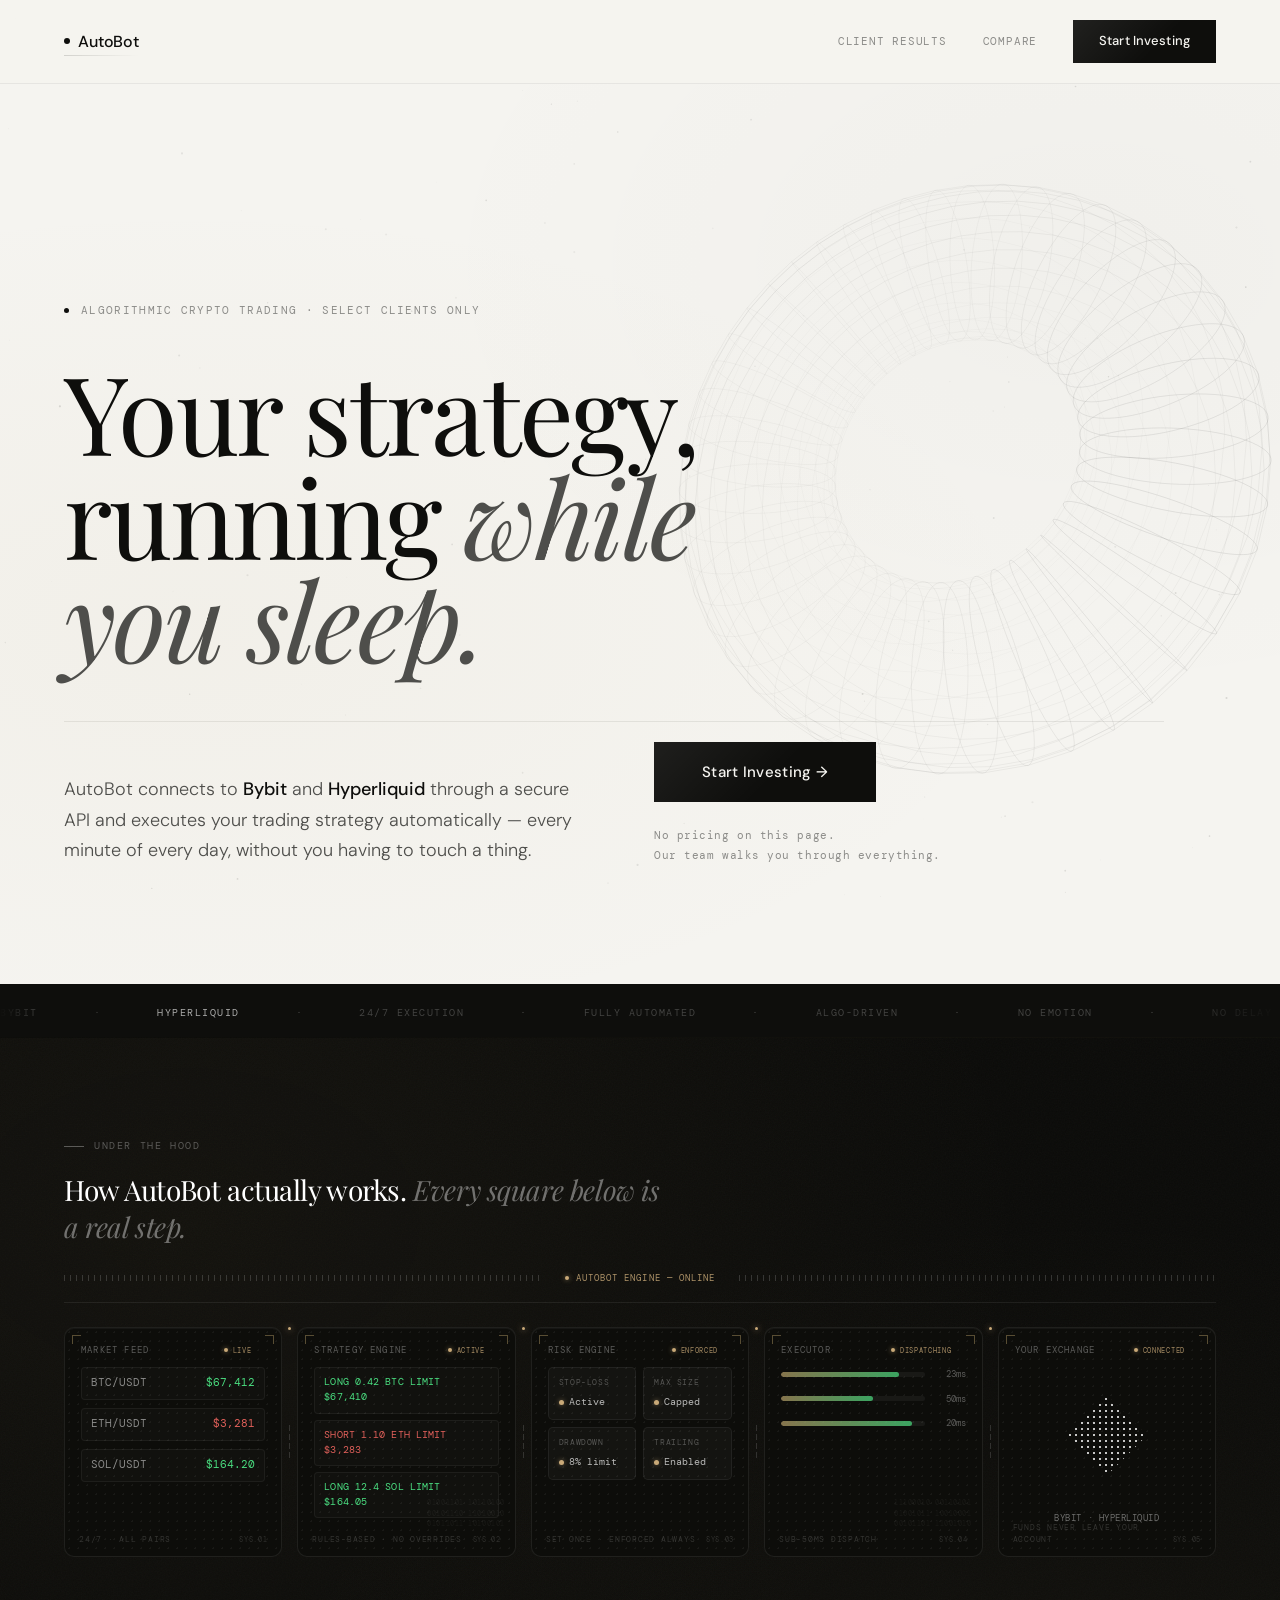
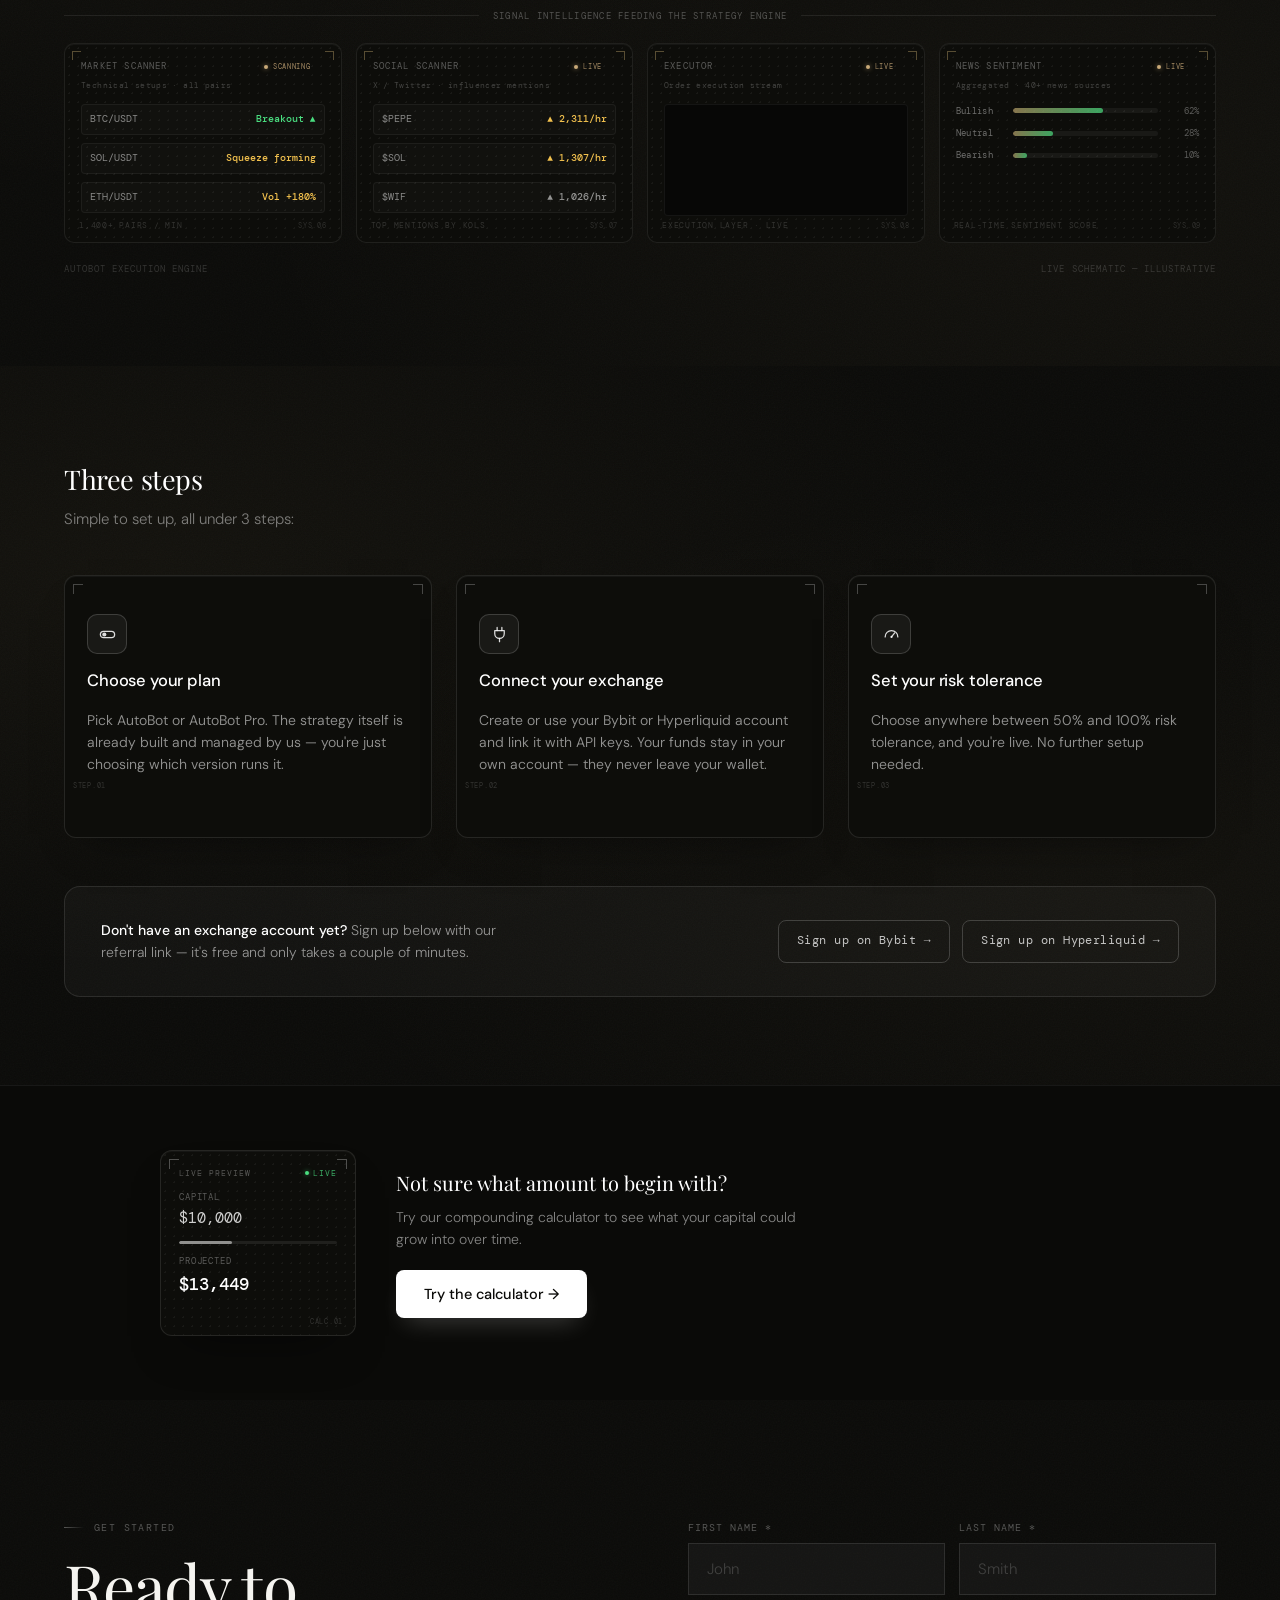
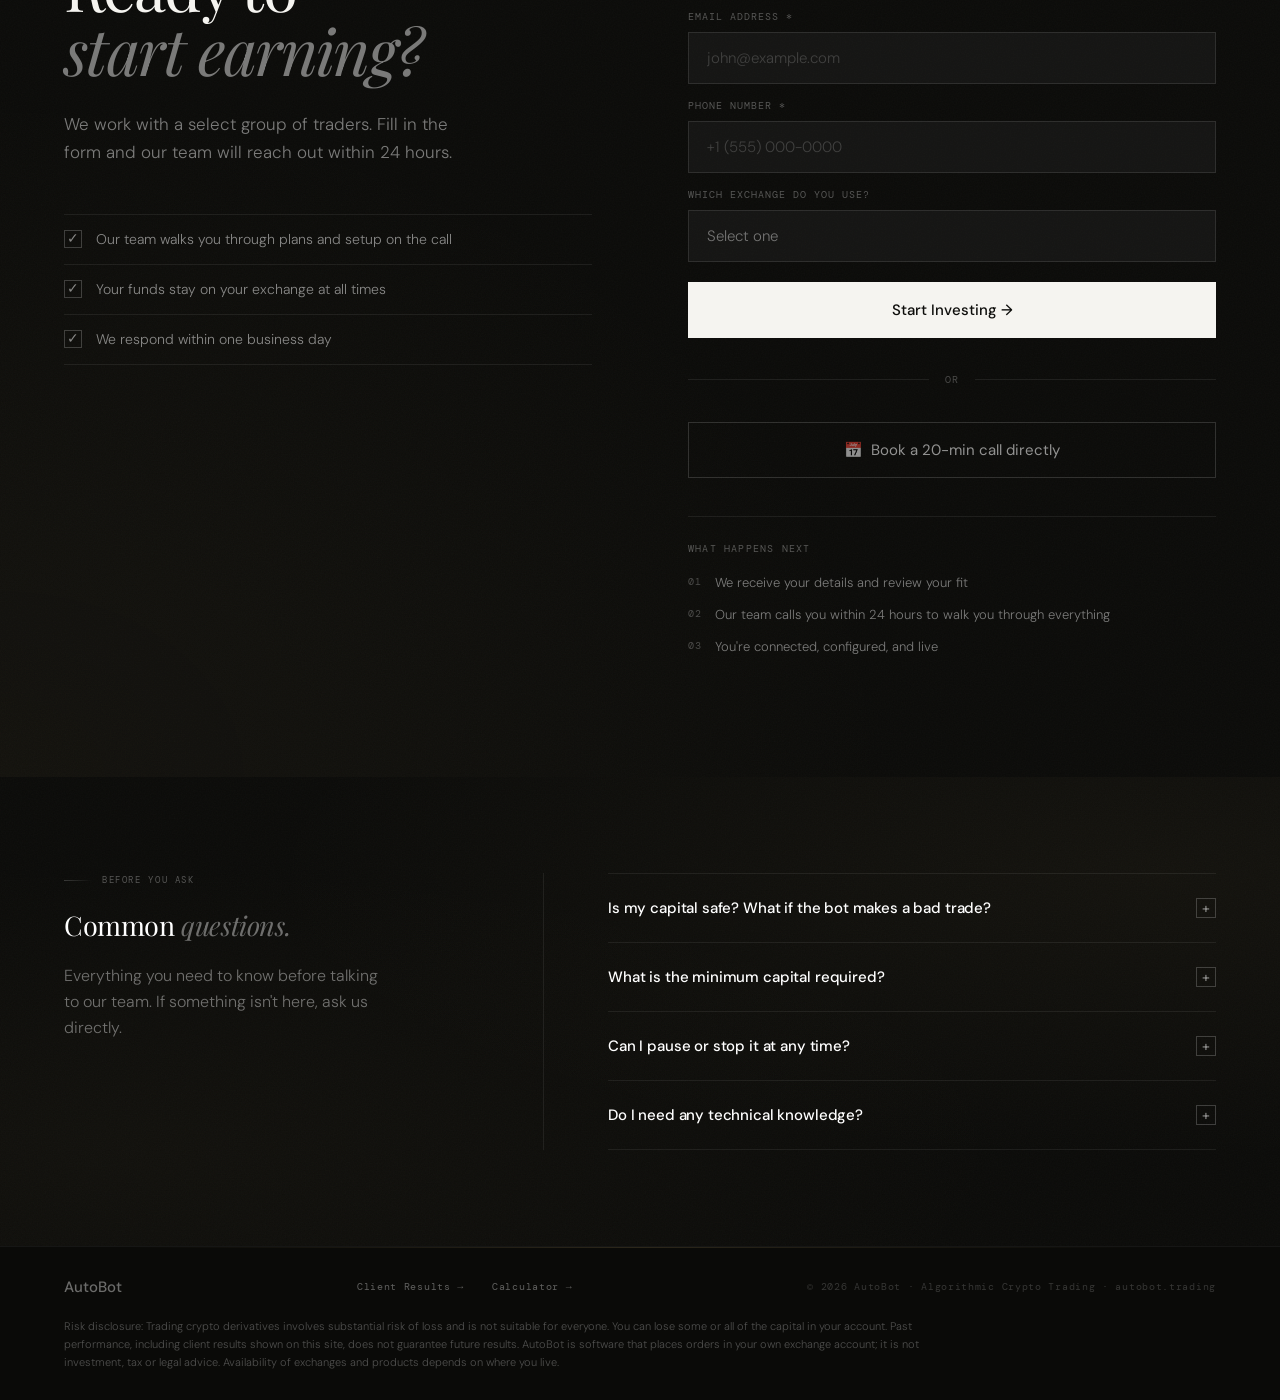
==== index.html @ 1018967f "Wire the Hyperliquid referral link Co-Authored-By: Claude Opus 5.5 <noreply@anthropic.com> Claude-Se" ====
<!DOCTYPE html>
<html lang="en">
<head>
<meta charset="UTF-8">
<meta name="viewport" content="width=device-width, initial-scale=1.0">
<meta name="format-detection" content="telephone=no">
<title>AutoBot — Algorithmic Crypto Trading</title>
<meta name="description" content="AutoBot runs your crypto trading strategy automatically, 24/7, directly inside your own Bybit or Hyperliquid account. Your funds never leave your exchange. Real verified client results, no profit-sharing — just one flat annual fee.">
<meta property="og:type" content="website">
<meta property="og:site_name" content="AutoBot">
<meta property="og:title" content="AutoBot — Algorithmic Crypto Trading">
<meta property="og:description" content="Your strategy, running while you sleep. Fully automated crypto trading that never touches your funds — connects directly to your own exchange account, 24/7.">
<meta property="og:url" content="https://autobot.trading/">
<meta property="og:image" content="https://autobot.trading/og-image.jpg">
<meta property="og:image:width" content="1200">
<meta property="og:image:height" content="630">
<meta name="twitter:card" content="summary_large_image">
<meta name="twitter:title" content="AutoBot — Algorithmic Crypto Trading">
<meta name="twitter:description" content="Your strategy, running while you sleep. Fully automated crypto trading that never touches your funds.">
<meta name="twitter:image" content="https://autobot.trading/og-image.jpg">
<link rel="preconnect" href="https://fonts.googleapis.com">
<link href="https://fonts.googleapis.com/css2?family=Playfair+Display:ital,wght@0,400;0,500;1,400;1,500&family=DM+Sans:wght@300;400;500&family=DM+Mono:wght@300;400&display=swap" rel="stylesheet">
<style>
*,*::before,*::after{box-sizing:border-box;margin:0;padding:0}
:root{
  --black:#0e0e0c;
  --white:#f5f4f0;
  --white-pure:#ffffff;
  --cream:#faf9f6;
  --gray:#8c8c89;
  --gray-mid:#4e4e4b;
  --gray-light:#d4d3ce;
  --border:rgba(14,14,12,0.08);
  --border-strong:rgba(14,14,12,0.16);
  --gold:rgba(180,155,100,0.15);
}
html{scroll-behavior:smooth}
body{
  background:var(--white);
  color:var(--black);
  font-family:'DM Sans',sans-serif;
  font-size:16px;line-height:1.6;overflow-x:hidden;
  /* Subtle warm grain texture */
  background-image:url("data:image/svg+xml,%3Csvg xmlns='http://www.w3.org/2000/svg' width='300' height='300'%3E%3Cfilter id='n'%3E%3CfeTurbulence type='fractalNoise' baseFrequency='0.75' numOctaves='4' stitchTiles='stitch'/%3E%3C/filter%3E%3Crect width='300' height='300' filter='url(%23n)' opacity='0.025'/%3E%3C/svg%3E");
}

/* ── NAV — refined ── */
nav{
  position:fixed;top:0;left:0;right:0;z-index:100;
  display:flex;align-items:center;justify-content:space-between;
  padding:20px 64px;
  background:rgba(245,244,240,0.88);
  backdrop-filter:blur(20px) saturate(1.8);
  -webkit-backdrop-filter:blur(20px) saturate(1.8);
  border-bottom:1px solid rgba(14,14,12,0.06);
}
.nav-logo{
  font-family:'DM Sans',sans-serif;font-weight:500;font-size:16px;
  letter-spacing:-0.01em;color:var(--black);text-decoration:none;
  display:flex;align-items:center;gap:8px;
}
.nav-logo::before{
  content:'';display:block;width:6px;height:6px;
  border-radius:50%;background:var(--black);flex-shrink:0;
}
.nav-right{display:flex;align-items:center;gap:36px}
.nav-link{
  font-family:'DM Mono',monospace;font-size:11px;letter-spacing:0.07em;
  text-transform:uppercase;color:var(--gray);text-decoration:none;
  transition:color 0.2s;
}
.nav-link:hover{color:var(--black)}
.nav-cta{
  background:var(--black);color:var(--white);border:none;
  padding:11px 26px;
  font-family:'DM Sans',sans-serif;font-size:13px;font-weight:500;
  cursor:pointer;text-decoration:none;display:inline-block;
  letter-spacing:0.01em;
  position:relative;overflow:hidden;
  transition:background 0.3s;
}
.nav-cta::after{
  content:'';position:absolute;inset:0;
  background:linear-gradient(135deg,rgba(255,255,255,0.08) 0%,transparent 60%);
  pointer-events:none;
}
.nav-cta:hover{background:#1a1a18;}
.hero{
  min-height:100vh;padding:0 64px;
  display:flex;flex-direction:column;justify-content:center;
  padding-top:100px;position:relative;overflow:hidden;
  background:var(--white);
}
/* large decorative element — orbital ring canvas */
.hero-content{max-width:1100px;position:relative;z-index:2}
.hero-eyebrow{
  display:flex;align-items:center;gap:12px;
  font-family:'DM Mono',monospace;font-size:11px;
  letter-spacing:0.12em;text-transform:uppercase;color:var(--gray);
  margin-bottom:40px;
}
.eyebrow-dot{width:5px;height:5px;border-radius:50%;background:var(--black)}
.hero h1{
  font-family:'Playfair Display',serif;
  font-size:clamp(60px,8.5vw,120px);font-weight:400;
  line-height:0.95;letter-spacing:-0.025em;
  color:var(--black);margin-bottom:52px;
}
.hero h1 em{font-style:italic;color:var(--gray-mid)}
.hero-row{
  display:grid;grid-template-columns:1fr 1fr;gap:80px;
  align-items:end;padding-top:20px;
  border-top:1px solid var(--border);
}
.hero-sub{font-size:18px;color:var(--gray-mid);line-height:1.7;font-weight:300}
.hero-sub strong{color:var(--black);font-weight:500}
.hero-right{display:flex;flex-direction:column;gap:24px;align-items:flex-start}
.btn-primary{
  background:var(--black);color:var(--white);border:none;
  padding:18px 48px;
  font-family:'DM Sans',sans-serif;font-size:15px;font-weight:500;
  cursor:pointer;text-decoration:none;display:inline-block;
  letter-spacing:0.02em;
  position:relative;overflow:hidden;
  transition:background 0.3s;
}
.btn-primary::after{
  content:'';position:absolute;inset:0;
  background:linear-gradient(135deg,rgba(255,255,255,0.07) 0%,transparent 55%);
  pointer-events:none;
}
.btn-primary:hover{background:#1a1a18;}
.hero-reassure{font-family:'DM Mono',monospace;font-size:11px;color:var(--gray);letter-spacing:0.05em;line-height:1.8}
.ticker-tape{
  background:var(--black);overflow:hidden;padding:14px 0;white-space:nowrap;
  position:relative;
}
.ticker-tape::before,.ticker-tape::after{
  content:'';position:absolute;top:0;width:120px;height:100%;z-index:2;pointer-events:none;
}
.ticker-tape::before{left:0;background:linear-gradient(to right,var(--black),transparent)}
.ticker-tape::after{right:0;background:linear-gradient(to left,var(--black),transparent)}
.ticker-inner{display:inline-flex;gap:56px;animation:tape 38s linear infinite}
.ticker-inner span{font-family:'DM Mono',monospace;font-size:10px;letter-spacing:0.15em;text-transform:uppercase;color:rgba(255,255,255,0.22)}
.ticker-inner .hi{color:rgba(255,255,255,0.65)}
@keyframes tape{from{transform:translateX(0)}to{transform:translateX(-50%)}}
.mono-label{font-family:'DM Mono',monospace;font-size:9px;letter-spacing:0.18em;text-transform:uppercase;color:rgba(255,255,255,0.3);display:flex;align-items:center;gap:10px;margin-bottom:20px}
.mono-label::before{content:'';display:block;width:24px;height:1px;background:rgba(255,255,255,0.3);opacity:0.6}
.section-h2{font-family:'Playfair Display',serif;font-size:clamp(21px,2.2vw,27px);font-weight:400;letter-spacing:-0.015em;line-height:1.3;color:#fff}
.how{
  border-top:1px solid rgba(255,255,255,0.07);
  background:#0a0a08;
  background-image:
    radial-gradient(ellipse at 10% 30%, rgba(180,155,100,0.05) 0%, transparent 55%),
    radial-gradient(ellipse at 90% 70%, rgba(180,155,100,0.04) 0%, transparent 55%),
    url("data:image/svg+xml,%3Csvg xmlns='http://www.w3.org/2000/svg' width='300' height='300'%3E%3Cfilter id='n'%3E%3CfeTurbulence type='fractalNoise' baseFrequency='0.75' numOctaves='4' stitchTiles='stitch'/%3E%3C/filter%3E%3Crect width='300' height='300' filter='url(%23n)' opacity='0.03'/%3E%3C/svg%3E");
  position:relative;z-index:2;
  padding:96px 64px 88px;
}
@keyframes blink{0%,100%{opacity:1}50%{opacity:0.25}}
.how-intro{max-width:640px;margin-bottom:44px;}
.how-intro .section-h2{margin-bottom:10px;}
.how-steps-intro{font-size:15px;color:rgba(255,255,255,0.45);font-weight:300;margin-bottom:4px;}
.steps{display:grid;grid-template-columns:repeat(3,1fr);gap:24px;}
.step{
  position:relative;overflow:hidden;
  display:flex;flex-direction:column;align-items:flex-start;gap:14px;
  padding:24px 22px 36px;
  background:#0d0d0a;
  border:1px solid rgba(255,255,255,0.1);
  border-radius:12px;
  box-shadow:inset 0 1px 0 rgba(255,255,255,0.04), 0 20px 40px -24px rgba(0,0,0,0.5);
  transition:border-color 0.25s ease,transform 0.25s ease;
}
.step:hover{border-color:rgba(255,255,255,0.26);transform:translateY(-3px);}
.step::before,.step::after{content:'';position:absolute;width:10px;height:10px;z-index:2;pointer-events:none;}
.step::before{top:8px;left:8px;border-top:1px solid rgba(255,255,255,0.24);border-left:1px solid rgba(255,255,255,0.24);}
.step::after{top:8px;right:8px;border-top:1px solid rgba(255,255,255,0.24);border-right:1px solid rgba(255,255,255,0.24);}
.step-dots{position:absolute;inset:0;background-image:radial-gradient(rgba(255,255,255,0.045) 1px, transparent 1px);background-size:9px 9px;pointer-events:none;}
.step-icon{position:relative;z-index:1;width:40px;height:40px;border-radius:10px;background:rgba(255,255,255,0.05);border:1px solid rgba(255,255,255,0.16);display:flex;align-items:center;justify-content:center;flex-shrink:0;color:rgba(255,255,255,0.85);}
.step-icon svg{width:19px;height:19px;}
.step h3{position:relative;z-index:1;font-size:16.5px;font-weight:500;letter-spacing:-0.01em;color:#fff}
.step p{position:relative;z-index:1;font-size:14px;color:rgba(255,255,255,0.55);line-height:1.6;font-weight:350}
.step-node-id{position:absolute;bottom:10px;right:14px;font-family:'DM Mono',monospace;font-size:7px;letter-spacing:0.1em;color:rgba(255,255,255,0.16);z-index:1;}
.how-signup{
  margin-top:48px;padding:32px 36px;border-radius:16px;
  background:rgba(255,255,255,0.03);
  border:1px solid rgba(255,255,255,0.1);
  display:flex;align-items:center;justify-content:space-between;gap:24px;flex-wrap:wrap;
}
.how-signup-text{font-size:14px;color:rgba(255,255,255,0.55);font-weight:300;line-height:1.6;max-width:440px;}
.how-signup-text b{color:#fff;font-weight:500;}
.how-signup-links{display:flex;gap:12px;flex-wrap:wrap;}
.how-signup-link{
  font-family:'DM Mono',monospace;font-size:11.5px;letter-spacing:0.04em;
  background:transparent;border:1px solid rgba(255,255,255,0.18);color:rgba(255,255,255,0.75);
  padding:11px 18px;border-radius:8px;text-decoration:none;white-space:nowrap;
  transition:all 0.2s;display:inline-block;
}
.how-signup-link:hover{background:rgba(255,255,255,0.08);border-color:rgba(255,255,255,0.4);color:#fff;}
.faq{
  border-top:1px solid rgba(255,255,255,0.07);
  padding:96px 64px;
  display:grid;grid-template-columns:5fr 7fr;
  background:#0a0a08;
  background-image:
    radial-gradient(ellipse at 90% 20%, rgba(180,155,100,0.05) 0%, transparent 55%),
    radial-gradient(ellipse at 10% 80%, rgba(180,155,100,0.04) 0%, transparent 55%),
    url("data:image/svg+xml,%3Csvg xmlns='http://www.w3.org/2000/svg' width='300' height='300'%3E%3Cfilter id='n'%3E%3CfeTurbulence type='fractalNoise' baseFrequency='0.75' numOctaves='4' stitchTiles='stitch'/%3E%3C/filter%3E%3Crect width='300' height='300' filter='url(%23n)' opacity='0.03'/%3E%3C/svg%3E");
  position:relative;z-index:2;
}
.faq-left{padding-right:64px;border-right:1px solid rgba(255,255,255,0.07)}
.faq-left h2{margin-top:14px}
.faq-left p{font-size:16px;color:rgba(255,255,255,0.4);line-height:1.65;margin-top:20px;font-weight:300;max-width:320px}
.faq-right{padding-left:64px}
.faq-item{border-bottom:1px solid rgba(255,255,255,0.07);overflow:hidden}
.faq-item:first-child{border-top:1px solid rgba(255,255,255,0.07)}
.faq-q{display:flex;align-items:center;justify-content:space-between;padding:22px 0;cursor:pointer;gap:20px;font-size:15px;font-weight:500;letter-spacing:-0.01em;color:#fff;transition:color 0.2s;user-select:none}
.faq-q:hover{color:rgba(255,255,255,0.6)}
.faq-icon{width:20px;height:20px;flex-shrink:0;border:1px solid rgba(255,255,255,0.2);display:flex;align-items:center;justify-content:center;font-size:14px;color:rgba(255,255,255,0.5);transition:transform 0.3s cubic-bezier(0.22,1,0.36,1)}
.faq-item.open .faq-icon{transform:rotate(45deg)}
.faq-a{font-size:14px;color:rgba(255,255,255,0.45);line-height:1.7;font-weight:300;max-height:0;overflow:hidden;transition:max-height 0.4s cubic-bezier(0.22,1,0.36,1),padding 0.3s}
.faq-item.open .faq-a{max-height:220px;padding-bottom:22px}
.contact{
  border-top:none;
  background:#0a0a08;
  background-image:
    radial-gradient(ellipse at 0% 100%,rgba(180,155,100,0.05) 0%,transparent 50%),
    url("data:image/svg+xml,%3Csvg xmlns='http://www.w3.org/2000/svg' width='300' height='300'%3E%3Cfilter id='n'%3E%3CfeTurbulence type='fractalNoise' baseFrequency='0.75' numOctaves='4' stitchTiles='stitch'/%3E%3C/filter%3E%3Crect width='300' height='300' filter='url(%23n)' opacity='0.03'/%3E%3C/svg%3E");
  padding:120px 64px;
  display:grid;grid-template-columns:1fr 1fr;gap:96px;align-items:start;
}
.contact-left{display:flex;flex-direction:column}
.contact-label{font-family:'DM Mono',monospace;font-size:10px;letter-spacing:0.14em;text-transform:uppercase;color:rgba(255,255,255,0.3);display:flex;align-items:center;gap:10px;margin-bottom:18px}
.contact-label::before{content:'';display:block;width:20px;height:1px;background:rgba(255,255,255,0.3)}
.contact h2{font-family:'Playfair Display',serif;font-size:clamp(40px,5vw,72px);font-weight:400;letter-spacing:-0.025em;line-height:1.0;color:var(--white);margin-bottom:28px}
.contact h2 em{font-style:italic;color:rgba(255,255,255,0.45)}
.contact-sub{font-size:17px;color:rgba(255,255,255,0.45);line-height:1.65;max-width:400px;margin-bottom:48px;font-weight:300}
.contact-guarantees{display:flex;flex-direction:column}
.guarantee-item{padding:14px 0;border-top:1px solid rgba(255,255,255,0.07);display:flex;align-items:flex-start;gap:14px}
.guarantee-item:last-child{border-bottom:1px solid rgba(255,255,255,0.07)}
.g-check{width:18px;height:18px;border:1px solid rgba(255,255,255,0.2);display:flex;align-items:center;justify-content:center;flex-shrink:0;margin-top:1px;font-size:10px;color:rgba(255,255,255,0.5)}
.guarantee-item span{font-size:14px;color:rgba(255,255,255,0.5);line-height:1.5;font-weight:300}
.contact-form{display:flex;flex-direction:column;gap:14px}
.field-group{display:grid;grid-template-columns:1fr 1fr;gap:14px}
.form-field{display:flex;flex-direction:column;gap:7px}
.form-field label{font-family:'DM Mono',monospace;font-size:10px;letter-spacing:0.1em;text-transform:uppercase;color:rgba(255,255,255,0.3)}
.form-field input,.form-field select,.form-field textarea{background:rgba(255,255,255,0.04);border:1px solid rgba(255,255,255,0.1);color:var(--white);padding:15px 18px;font-family:'DM Sans',sans-serif;font-size:15px;font-weight:300;outline:none;transition:border-color 0.2s;-webkit-appearance:none;appearance:none;border-radius:0}
.form-field input::placeholder,.form-field textarea::placeholder{color:rgba(255,255,255,0.18)}
.form-field input:focus,.form-field select:focus,.form-field textarea:focus{border-color:rgba(255,255,255,0.35)}
.form-field select{cursor:pointer;color:rgba(255,255,255,0.4)}
.form-field select option{background:#181816;color:rgba(255,255,255,0.85)}
.form-field textarea{resize:none;height:110px}
.form-submit{background:var(--white);color:var(--black);border:none;padding:18px 40px;font-family:'DM Sans',sans-serif;font-size:15px;font-weight:500;cursor:pointer;transition:opacity 0.2s;width:100%;margin-top:6px}
.form-submit:hover{opacity:0.82}
.contact-or{display:flex;align-items:center;gap:16px;margin:20px 0}
.contact-or-line{flex:1;height:1px;background:rgba(255,255,255,0.08)}
.contact-or-text{font-family:'DM Mono',monospace;font-size:10px;letter-spacing:0.1em;text-transform:uppercase;color:rgba(255,255,255,0.25)}
.btn-calendar{width:100%;padding:17px 40px;background:transparent;border:1px solid rgba(255,255,255,0.15);color:rgba(255,255,255,0.55);font-family:'DM Sans',sans-serif;font-size:15px;font-weight:400;cursor:pointer;transition:all 0.2s;display:flex;align-items:center;justify-content:center;gap:10px}
.btn-calendar:hover{border-color:rgba(255,255,255,0.4);color:rgba(255,255,255,0.85)}
.form-note{font-family:'DM Mono',monospace;font-size:10px;color:rgba(255,255,255,0.2);letter-spacing:0.05em;text-align:center}
footer{background:#0a0a08;border-top:1px solid rgba(255,255,255,0.05);padding:28px 64px;display:flex;align-items:center;justify-content:space-between}
.footer-logo{font-family:'DM Sans',sans-serif;font-weight:500;font-size:15px;color:rgba(255,255,255,0.4)}
.footer-copy{font-family:'DM Mono',monospace;font-size:10px;letter-spacing:0.07em;color:rgba(255,255,255,0.18)}
.footer-link{font-family:'DM Mono',monospace;font-size:10px;letter-spacing:0.07em;color:rgba(255,255,255,0.35);text-decoration:none;transition:color 0.2s}
.footer-link:hover{color:rgba(255,255,255,0.7)}
footer{flex-wrap:wrap}
.footer-risk{flex-basis:100%;margin:18px 0 0;max-width:880px;font-family:'DM Sans',sans-serif;font-size:11px;line-height:1.65;font-weight:300;color:rgba(255,255,255,0.28)}
.ticker-tape,.how,.engine,.faq,.contact,footer,nav{position:relative;z-index:3}
/* ── ENGINE SCHEMATIC (circuit-style, dark) ── */
.engine{
  border-top:1px solid var(--border);
  background:#0a0a08;
  background-image:
    radial-gradient(ellipse at 15% 20%, rgba(180,155,100,0.05) 0%, transparent 55%),
    radial-gradient(ellipse at 85% 80%, rgba(180,155,100,0.04) 0%, transparent 55%),
    url("data:image/svg+xml,%3Csvg xmlns='http://www.w3.org/2000/svg' width='300' height='300'%3E%3Cfilter id='n'%3E%3CfeTurbulence type='fractalNoise' baseFrequency='0.75' numOctaves='4' stitchTiles='stitch'/%3E%3C/filter%3E%3Crect width='300' height='300' filter='url(%23n)' opacity='0.03'/%3E%3C/svg%3E");
  padding:100px 64px 90px;
  position:relative;z-index:2;
}
.engine-eyebrow{font-family:'DM Mono',monospace;font-size:10px;letter-spacing:.16em;text-transform:uppercase;color:rgba(255,255,255,.3);display:flex;align-items:center;gap:10px;margin-bottom:18px;}
.engine-eyebrow::before{content:'';display:block;width:20px;height:1px;background:rgba(255,255,255,.3);}
.engine-title{font-family:'Playfair Display',serif;font-size:clamp(21px,2.2vw,28px);font-weight:400;letter-spacing:-0.015em;line-height:1.3;color:#fff;max-width:600px;margin-bottom:26px;}
.engine-title em{font-style:italic;color:rgba(255,255,255,.4);}
.engine-cursor{display:none;}

/* Top trace bar — system status readout */
.engine-tracebar{display:flex;align-items:center;justify-content:space-between;gap:24px;padding-bottom:16px;margin-bottom:24px;border-bottom:1px solid rgba(255,255,255,.07);}
.engine-tracebar-ticks{flex:1;height:6px;background-image:repeating-linear-gradient(to right,rgba(255,255,255,.16) 0,rgba(255,255,255,.16) 1px,transparent 1px,transparent 6px);}
.engine-tracebar-status{display:flex;align-items:center;gap:7px;font-family:'DM Mono',monospace;font-size:9px;letter-spacing:.12em;text-transform:uppercase;color:rgba(201,169,120,.85);white-space:nowrap;}

.engine-row{display:grid;grid-template-columns:1fr auto 1fr auto 1fr auto 1fr auto 1fr;align-items:stretch;}
.engine-panel{
  background:#0d0d0a;border:1px solid rgba(255,255,255,.08);border-radius:10px;
  padding:16px 16px 30px;position:relative;overflow:hidden;
  display:flex;flex-direction:column;gap:8px;min-height:230px;
  box-shadow:inset 0 1px 0 rgba(255,255,255,.04);
  transition:border-color 0.3s;
  animation:enginePulse 8s ease-in-out infinite;
  animation-delay:var(--pd,0s);
}
.engine-panel:hover{border-color:rgba(180,155,100,.3);}
/* Sequential "system alive" light-up sweep across panels */
@keyframes enginePulse{
  0%,82%,100%{border-color:rgba(255,255,255,.08);box-shadow:inset 0 1px 0 rgba(255,255,255,.04);}
  4%{border-color:rgba(180,155,100,.55);box-shadow:inset 0 1px 0 rgba(255,255,255,.06),0 0 22px rgba(180,155,100,.2);}
  14%{border-color:rgba(255,255,255,.08);box-shadow:inset 0 1px 0 rgba(255,255,255,.04);}
}
.engine-panel:hover{animation-play-state:paused;}
/* HUD corner brackets */
.engine-panel::before,.engine-panel::after{content:'';position:absolute;width:9px;height:9px;z-index:2;pointer-events:none;}
.engine-panel::before{top:7px;left:7px;border-top:1px solid rgba(180,155,100,.45);border-left:1px solid rgba(180,155,100,.45);}
.engine-panel::after{top:7px;right:7px;border-top:1px solid rgba(180,155,100,.45);border-right:1px solid rgba(180,155,100,.45);}
.engine-node-id{position:absolute;bottom:10px;right:14px;font-family:'DM Mono',monospace;font-size:7px;letter-spacing:.1em;color:rgba(255,255,255,.14);z-index:1;}
.engine-panel-dots{
  position:absolute;inset:0;
  background-image:radial-gradient(rgba(255,255,255,.05) 1px, transparent 1px);
  background-size:9px 9px;
  pointer-events:none;
  overflow:hidden;
}
/* Scanline sweep */
.engine-panel-dots::after{
  content:'';position:absolute;left:0;right:0;height:50%;top:-50%;
  background:linear-gradient(to bottom,transparent,rgba(255,255,255,.05),transparent);
  animation:engineScan 6s linear infinite;
}
@keyframes engineScan{0%{top:-50%;}100%{top:100%;}}
.engine-panel-label{font-family:'DM Mono',monospace;font-size:8.5px;letter-spacing:.14em;text-transform:uppercase;color:rgba(255,255,255,.32);position:relative;z-index:1;margin-bottom:2px;display:flex;align-items:center;justify-content:space-between;padding-right:14px;}
.engine-status{display:flex;align-items:center;gap:5px;font-size:7px;letter-spacing:.1em;color:rgba(201,169,120,.8);}
.engine-status-dot{width:4px;height:4px;border-radius:50%;background:#c9a978;box-shadow:0 0 5px rgba(201,169,120,.7);animation:blink 2s ease-in-out infinite;flex-shrink:0;}
.engine-panel-cap{position:absolute;bottom:10px;left:14px;right:40px;font-family:'DM Mono',monospace;font-size:7.5px;letter-spacing:.1em;text-transform:uppercase;color:rgba(255,255,255,.16);z-index:1;}
.engine-binary{position:absolute;bottom:26px;right:10px;left:10px;font-family:'DM Mono',monospace;font-size:7px;letter-spacing:.08em;color:rgba(255,255,255,.05);line-height:1.5;text-align:right;z-index:0;pointer-events:none;white-space:pre-wrap;word-break:break-all;}

.engine-connector{display:flex;flex-direction:column;justify-content:center;align-items:center;gap:3px;padding:0 7px;position:relative;}
.engine-tick{width:1px;height:6px;background:rgba(255,255,255,.14);}
.engine-connector-dot{position:absolute;left:50%;top:0;width:3px;height:3px;margin-left:-1.5px;border-radius:50%;background:#c9a978;box-shadow:0 0 6px rgba(201,169,120,.9);animation:engineFlow 2.4s ease-in-out infinite;}
@keyframes engineFlow{0%{top:0%;opacity:0;}10%{opacity:1;}90%{opacity:1;}100%{top:100%;opacity:0;}}

.ef-row{display:flex;justify-content:space-between;align-items:center;gap:8px;font-family:'DM Mono',monospace;font-size:10.5px;padding:7px 9px;background:rgba(255,255,255,.02);border:1px solid rgba(255,255,255,.05);border-radius:4px;position:relative;z-index:1;}
.ef-pair{color:rgba(255,255,255,.5);}
.ef-price{color:rgba(255,255,255,.8);transition:color 0.3s;}
.ef-price.up{color:#4ade80;}
.ef-price.down{color:#e0605a;}

.eo-row{font-family:'DM Mono',monospace;font-size:9.5px;padding:7px 9px;border-radius:4px;position:relative;z-index:1;background:rgba(255,255,255,.02);border:1px solid rgba(255,255,255,.05);letter-spacing:0.01em;}
.eo-row.buy{color:#4ade80;}
.eo-row.sell{color:#e0605a;}

.er-grid{display:grid;grid-template-columns:1fr 1fr;gap:7px;position:relative;z-index:1;}
.er-chip{background:rgba(255,255,255,.03);border:1px solid rgba(255,255,255,.06);border-radius:5px;padding:9px 10px;display:flex;flex-direction:column;gap:5px;}
.er-chip-label{font-family:'DM Mono',monospace;font-size:7.5px;letter-spacing:.08em;text-transform:uppercase;color:rgba(255,255,255,.28);}
.er-chip-val{font-family:'DM Mono',monospace;font-size:10px;color:rgba(255,255,255,.7);display:flex;align-items:center;gap:5px;}
.er-dot{width:5px;height:5px;border-radius:50%;background:#c9a978;box-shadow:0 0 5px rgba(201,169,120,.55);flex-shrink:0;animation:blink 2.4s ease-in-out infinite;}

.ex-bar-row{display:flex;align-items:center;gap:9px;position:relative;z-index:1;}
.ex-bar{flex:1;height:5px;background:rgba(255,255,255,.05);border-radius:3px;overflow:hidden;}
.ex-bar-fill{height:100%;background:linear-gradient(90deg,rgba(180,155,100,.7),rgba(74,222,128,.7));border-radius:3px;}
.ex-ms{font-family:'DM Mono',monospace;font-size:9px;color:rgba(255,255,255,.32);min-width:32px;text-align:right;}

.engine-mark-wrap{flex:1;display:flex;align-items:center;justify-content:center;position:relative;z-index:1;padding:6px 0;}
.engine-mark{
  width:80px;height:80px;
  background-image:radial-gradient(rgba(255,255,255,.9) 1.4px, transparent 1.4px);
  background-size:6px 6px;
  clip-path:polygon(50% 0%,100% 50%,50% 100%,0% 50%);
  opacity:.85;
}
.engine-exch-list{font-family:'DM Mono',monospace;font-size:8.5px;letter-spacing:.06em;color:rgba(255,255,255,.4);text-align:center;position:relative;z-index:1;}

.engine-caption{display:flex;justify-content:space-between;margin-top:20px;font-family:'DM Mono',monospace;font-size:8.5px;letter-spacing:.12em;text-transform:uppercase;color:rgba(255,255,255,.16);}

/* Signal intelligence — secondary panel row feeding the Strategy Engine */
.engine-subrow-label{display:flex;align-items:center;gap:14px;margin:52px 0 20px;font-family:'DM Mono',monospace;font-size:9px;letter-spacing:.14em;text-transform:uppercase;color:rgba(255,255,255,.28);white-space:nowrap;}
.engine-subrow-label::before,.engine-subrow-label::after{content:'';flex:1;height:1px;background:rgba(255,255,255,.08);}
.engine-row2{display:grid;grid-template-columns:repeat(4,1fr);gap:14px;}
.engine-panel.compact{min-height:188px;padding-bottom:26px;}
.engine-panel-sub{font-family:'DM Mono',monospace;font-size:7.5px;letter-spacing:.05em;color:rgba(255,255,255,.22);margin-top:-4px;margin-bottom:4px;position:relative;z-index:1;}
.sig-row{display:flex;align-items:center;justify-content:space-between;gap:8px;font-family:'DM Mono',monospace;font-size:9.5px;padding:7px 8px;background:rgba(255,255,255,.02);border:1px solid rgba(255,255,255,.05);border-radius:4px;position:relative;z-index:1;}
.sig-label{color:rgba(255,255,255,.5);}
.sig-val{color:rgba(255,255,255,.55);font-weight:500;transition:color 0.3s;}
.sig-val.hot{color:#f2c14e;}
.sig-val.up{color:#4ade80;}
.sig-val.down{color:#e0605a;}
.ns-row{display:flex;align-items:center;gap:9px;font-family:'DM Mono',monospace;font-size:9px;position:relative;z-index:1;}
.ns-label{min-width:48px;color:rgba(255,255,255,.4);letter-spacing:.04em;}
.matrix-canvas{width:100%;height:112px;display:block;border-radius:4px;background:#080807;border:1px solid rgba(255,255,255,.05);position:relative;z-index:1;}

/* ── CALCULATOR TEASER (a small trading-terminal-style live preview panel) ── */
.calc-teaser{
  background:#0a0a08;position:relative;z-index:2;
  padding:64px 64px;
  border-top:1px solid rgba(255,255,255,0.06);
}
.calc-teaser-row{
  max-width:960px;margin:0 auto;
  display:flex;align-items:center;gap:40px;flex-wrap:wrap;
}
.calc-teaser-panel{
  width:196px;height:186px;flex-shrink:0;position:relative;overflow:hidden;
  background:#0d0d0a;border:1px solid rgba(255,255,255,0.1);border-radius:12px;
  padding:16px 18px 18px;
  display:flex;flex-direction:column;gap:11px;
  box-shadow:inset 0 1px 0 rgba(255,255,255,0.04), 0 24px 48px -24px rgba(0,0,0,0.55);
}
.calc-teaser-panel::before,.calc-teaser-panel::after{content:'';position:absolute;width:10px;height:10px;z-index:2;pointer-events:none;}
.calc-teaser-panel::before{top:8px;left:8px;border-top:1px solid rgba(255,255,255,0.28);border-left:1px solid rgba(255,255,255,0.28);}
.calc-teaser-panel::after{top:8px;right:8px;border-top:1px solid rgba(255,255,255,0.28);border-right:1px solid rgba(255,255,255,0.28);}
.ctp-dots{position:absolute;inset:0;background-image:radial-gradient(rgba(255,255,255,0.05) 1px, transparent 1px);background-size:9px 9px;pointer-events:none;overflow:hidden;}
.ctp-scanline{position:absolute;left:0;right:0;height:50%;top:-50%;background:linear-gradient(to bottom,transparent,rgba(255,255,255,0.045),transparent);animation:ctpScan 6s linear infinite;pointer-events:none;}
@keyframes ctpScan{0%{top:-50%;}100%{top:100%;}}
.ctp-head{position:relative;z-index:1;display:flex;align-items:center;justify-content:space-between;font-family:'DM Mono',monospace;font-size:8px;letter-spacing:0.12em;text-transform:uppercase;color:rgba(255,255,255,0.3);}
.ctp-live{display:flex;align-items:center;gap:4px;color:rgba(74,222,128,0.75);}
.ctp-live-dot{width:4px;height:4px;border-radius:50%;background:#4ade80;box-shadow:0 0 5px rgba(74,222,128,0.6);animation:blink 2s ease-in-out infinite;}
.ctp-row{position:relative;z-index:1;display:flex;flex-direction:column;gap:2px;}
.ctp-label{font-family:'DM Mono',monospace;font-size:8.5px;letter-spacing:0.1em;text-transform:uppercase;color:rgba(255,255,255,0.32);}
.ctp-value{font-family:'DM Mono',monospace;font-size:15px;color:rgba(255,255,255,0.8);transition:opacity 0.3s;}
.ctp-value.big{font-size:17px;color:#fff;font-weight:500;}
.ctp-slider{position:relative;z-index:1;height:3px;border-radius:2px;background:rgba(255,255,255,0.08);overflow:hidden;}
.ctp-slider-fill{position:absolute;left:0;top:0;bottom:0;width:35%;background:rgba(255,255,255,0.5);border-radius:2px;transition:width 1.2s ease;}
.ctp-node-id{position:absolute;bottom:8px;right:12px;font-family:'DM Mono',monospace;font-size:7px;letter-spacing:0.1em;color:rgba(255,255,255,0.16);z-index:1;}
.calc-teaser-body{flex:1;min-width:240px;}
.calc-teaser-heading{font-family:'Playfair Display',serif;font-size:20px;color:#fff;font-weight:400;margin-bottom:8px;}
.calc-teaser-text{font-size:14px;color:rgba(255,255,255,0.5);font-weight:300;line-height:1.55;max-width:400px;margin-bottom:20px;}
.calc-teaser-btn{
  font-family:'DM Sans',sans-serif;font-size:14.5px;font-weight:500;
  background:#fff;color:#0a0a08;border:none;border-radius:8px;
  padding:15px 28px;cursor:pointer;white-space:nowrap;transition:all 0.2s;
  box-shadow:0 12px 26px -10px rgba(255,255,255,0.22);
}
.calc-teaser-btn:hover{background:rgba(255,255,255,0.85);transform:translateY(-1px);}

/* ── CALCULATOR MODAL ── */
.calc-overlay{
  display:none;position:fixed;inset:0;z-index:200;
  background:rgba(6,6,5,0.78);backdrop-filter:blur(4px);
  align-items:center;justify-content:center;padding:24px;
}
.calc-overlay.open{display:flex;}
.calc-modal{
  width:100%;max-width:460px;max-height:88vh;overflow-y:auto;
  background:#0d0d0a;border:1px solid rgba(255,255,255,0.1);border-radius:12px;
  padding:32px 30px 28px;position:relative;
  box-shadow:0 24px 60px rgba(0,0,0,0.5);
}
.calc-modal-close{
  position:absolute;top:16px;right:16px;width:28px;height:28px;
  background:transparent;border:1px solid rgba(255,255,255,0.12);color:rgba(255,255,255,0.5);
  cursor:pointer;font-size:13px;line-height:1;border-radius:50%;
}
.calc-modal-close:hover{color:#fff;border-color:rgba(255,255,255,0.3);}
.calc-modal-eyebrow{font-family:'DM Mono',monospace;font-size:10px;letter-spacing:0.14em;text-transform:uppercase;color:rgba(180,155,100,0.7);margin-bottom:6px;}
.calc-modal-title{font-family:'Playfair Display',serif;font-size:22px;color:#fff;margin-bottom:4px;}
.calc-modal-sub{font-size:12px;color:rgba(255,255,255,0.3);margin-bottom:22px;}
.calc-field{margin-bottom:16px;}
.calc-field label{display:block;font-family:'DM Mono',monospace;font-size:9.5px;letter-spacing:0.08em;text-transform:uppercase;color:rgba(255,255,255,0.35);margin-bottom:7px;}
.calc-field input{
  width:100%;background:rgba(255,255,255,0.04);border:1px solid rgba(255,255,255,0.12);
  color:#fff;padding:11px 13px;font-family:'DM Sans',sans-serif;font-size:14px;border-radius:4px;
}
.calc-field input:focus{outline:none;border-color:rgba(180,155,100,0.5);}
.calc-plan-toggle{display:flex;gap:8px;margin-bottom:20px;}
.calc-plan-btn{
  flex:1;font-family:'DM Mono',monospace;font-size:11px;letter-spacing:0.04em;
  background:rgba(255,255,255,0.03);border:1px solid rgba(255,255,255,0.1);color:rgba(255,255,255,0.5);
  padding:10px 8px;cursor:pointer;border-radius:4px;transition:all 0.2s;
}
.calc-plan-btn.active{background:rgba(180,155,100,0.12);border-color:rgba(180,155,100,0.5);color:#d8c9a3;}
.calc-output{background:rgba(255,255,255,0.03);border:1px solid rgba(255,255,255,0.07);border-radius:8px;padding:18px 18px 14px;margin-bottom:14px;}
.calc-output-row{display:flex;align-items:baseline;justify-content:space-between;margin-bottom:4px;}
.calc-output-row span:first-child{font-family:'DM Mono',monospace;font-size:9.5px;letter-spacing:0.08em;text-transform:uppercase;color:rgba(255,255,255,0.3);}
.calc-output-big{font-family:'Playfair Display',serif;font-size:26px;color:#fff;}
#calc-return-pct{font-family:'DM Mono',monospace;font-size:13px;color:#4ade80;}
#calc-canvas{width:100%;height:70px;display:block;margin-top:10px;}
.calc-disclaimer{font-size:10.5px;line-height:1.6;color:rgba(255,255,255,0.28);}
.calc-disclaimer a{color:rgba(180,155,100,0.8);text-decoration:none;}
.calc-disclaimer a:hover{text-decoration:underline;}

/* ── WHAT HAPPENS NEXT ── */
.what-next{margin-top:24px;padding-top:24px;border-top:1px solid rgba(255,255,255,0.07)}
.what-next-label{font-family:'DM Mono',monospace;font-size:10px;letter-spacing:0.12em;text-transform:uppercase;color:rgba(255,255,255,0.3);margin-bottom:16px}
.what-next-steps{display:flex;flex-direction:column;gap:12px}
.what-next-step{display:flex;align-items:flex-start;gap:14px}
.wn-num{font-family:'DM Mono',monospace;font-size:10px;color:rgba(255,255,255,0.25);letter-spacing:0.06em;padding-top:1px;flex-shrink:0}
.wn-text{font-size:13px;color:rgba(255,255,255,0.45);line-height:1.55;font-weight:300}

/* ── LUXURY MICRO-DETAILS ── */

/* Warm gradient on hero */
.hero{
  background:
    radial-gradient(ellipse at 15% 60%, rgba(180,155,100,0.05) 0%, transparent 55%),
    radial-gradient(ellipse at 85% 20%, rgba(14,14,12,0.02) 0%, transparent 45%),
    var(--white) !important;
}

/* Nav logo accent line */
.nav-logo{position:relative;}
.nav-logo::after{
  content:'';position:absolute;bottom:-2px;left:0;width:100%;height:1px;
  background:linear-gradient(90deg,rgba(14,14,12,0.15),transparent);
}

.step{position:relative;overflow:visible;}
.step > *{position:relative;z-index:1;}

.how,.faq{
  border-top:none !important;
  position:relative;
}

/* FAQ hover — more refined */
.faq-q{transition:color 0.25s,letter-spacing 0.25s !important;}
.faq-q:hover{letter-spacing:0.005em !important;}

/* Form inputs — refined focus */
.form-field input:focus,.form-field select:focus{
  border-color:rgba(255,255,255,0.45) !important;
  background:rgba(255,255,255,0.07) !important;
}

/* CTA button — offset border on hover */
.btn-primary{transition:background 0.3s,outline-offset 0.2s !important;}
.btn-primary:hover{
  outline:1px solid rgba(14,14,12,0.2);
  outline-offset:3px;
}
.nav-cta:hover{
  outline:1px solid rgba(255,255,255,0.15);
  outline-offset:3px;
}

/* Mono label — refined */
.mono-label::before{
  background:linear-gradient(90deg,rgba(255,255,255,0.3),transparent) !important;
  width:28px !important;
}

/* Footer — thin gold accent line on top */
footer::before{
  content:'';display:block;position:absolute;top:0;left:10%;width:80%;height:1px;
  background:linear-gradient(90deg,transparent,rgba(180,155,100,0.2),transparent);
}
footer{position:relative;}

/* Guarantee items — hover */
.guarantee-item{transition:padding-left 0.2s;}
.guarantee-item:hover{padding-left:4px;}

/* Contact label line */
.contact-label::before{
  background:linear-gradient(90deg,rgba(255,255,255,0.3),transparent) !important;
}


.fade-up{opacity:0;transform:translateY(28px);transition:opacity 0.75s cubic-bezier(0.22,1,0.36,1),transform 0.75s cubic-bezier(0.22,1,0.36,1)}
.fade-up.visible{opacity:1;transform:translateY(0)}


/* ── HAMBURGER + MOBILE MENU ── */
.nav-hamburger {
  display: none;
  flex-direction: column;
  justify-content: center;
  gap: 5px;
  width: 36px;
  height: 36px;
  background: none;
  border: 1px solid var(--border);
  cursor: pointer;
  padding: 8px;
}
.nav-hamburger span {
  display: block;
  width: 100%;
  height: 1px;
  background: var(--black);
  transition: all 0.25s cubic-bezier(0.22,1,0.36,1);
}
.nav-hamburger.open span:nth-child(1) { transform: translateY(6px) rotate(45deg); }
.nav-hamburger.open span:nth-child(2) { opacity: 0; }
.nav-hamburger.open span:nth-child(3) { transform: translateY(-6px) rotate(-45deg); }

.mobile-menu {
  display: none;
  position: fixed;
  top: 58px;
  left: 0; right: 0;
  background: rgba(245,244,240,0.98);
  backdrop-filter: blur(20px);
  -webkit-backdrop-filter: blur(20px);
  border-bottom: 1px solid var(--border);
  flex-direction: column;
  z-index: 99;
  padding: 8px 0 16px;
  transform: translateY(-8px);
  opacity: 0;
  transition: transform 0.3s cubic-bezier(0.22,1,0.36,1), opacity 0.3s;
  pointer-events: none;
}
.mobile-menu.open {
  transform: translateY(0);
  opacity: 1;
  pointer-events: all;
}
.mobile-link {
  font-family: 'DM Mono', monospace;
  font-size: 11px;
  letter-spacing: 0.1em;
  text-transform: uppercase;
  color: var(--gray-mid);
  text-decoration: none;
  padding: 14px 24px;
  border-bottom: 1px solid var(--border);
  display: block;
  transition: color 0.15s;
}
.mobile-link:last-child { border-bottom: none; }
.mobile-link:hover { color: var(--black); }
.mobile-link.cta {
  color: var(--black);
  font-weight: 500;
  margin: 8px 24px 0;
  border: 1px solid var(--black);
  border-bottom: 1px solid var(--black);
  text-align: center;
  padding: 12px 24px;
}

/* ═══════════════════════════════════════
   MOBILE — everything below 768px
═══════════════════════════════════════ */
@media (max-width: 768px) {

  /* ── NAV ── */
  nav { padding: 0 20px; height: 58px; }
  .nav-right { display: none; }
  .nav-hamburger { display: flex; }
  .mobile-menu { display: flex; }

  /* ── HERO ── */
  .hero {
    padding: 100px 24px 56px;
    min-height: auto;
  }
  .hero h1 {
    font-size: clamp(44px, 12vw, 72px);
    margin-bottom: 36px;
  }
  .hero-eyebrow { margin-bottom: 28px; font-size: 10px; }
  .hero-row {
    grid-template-columns: 1fr;
    gap: 28px;
    padding-top: 24px;
  }
  .hero-sub { font-size: 15px; }
  .hero-right { align-items: flex-start; }
  .btn-primary { padding: 16px 36px; font-size: 14px; width: 100%; text-align: center; }
  .hero-reassure { font-size: 10px; }

  /* Hide 3D canvas on mobile — too heavy */
  #hero-3d { display: none; }
  #trading-canvas { opacity: 0.4; }

  /* ── TICKER ── */
  .ticker-inner { animation-duration: 22s; }

  /* ── HOW IT WORKS ── */
  .how { padding: 56px 24px 48px; }
  .section-h2 { font-size: clamp(19px, 5.5vw, 24px); }
  .steps { grid-template-columns: 1fr; gap: 16px; }
  .step { padding: 24px 22px 26px; }
  .step h3 { font-size: 15px; }
  .step p { font-size: 13px; }
  .how-signup { padding: 24px; flex-direction: column; align-items: flex-start; gap: 18px; }

  /* ── ENGINE SCHEMATIC ── */
  .engine { padding: 56px 20px 48px; }
  .engine-title { font-size: clamp(17px, 6vw, 22px); margin-bottom: 22px; line-height: 1.4; }
  .engine-row { grid-template-columns: 1fr; gap: 14px; }
  .engine-connector { display: none; }
  .engine-panel { min-height: auto; padding-bottom: 34px; }
  .engine-row2 { grid-template-columns: 1fr; gap: 14px; }
  .engine-panel.compact { min-height: auto; padding-bottom: 34px; }
  .engine-subrow-label { margin: 40px 0 16px; }

  /* ── FAQ ── */
  .faq {
    grid-template-columns: 1fr;
    padding: 56px 24px;
  }
  .faq-left {
    padding-right: 0;
    border-right: none;
    border-bottom: 1px solid var(--border);
    padding-bottom: 40px;
    margin-bottom: 0;
  }
  .faq-right { padding-left: 0; padding-top: 32px; }
  .faq-left h2 { font-size: clamp(32px, 8vw, 52px); }

  /* ── CONTACT ── */
  .contact {
    grid-template-columns: 1fr;
    gap: 40px;
    padding: 64px 24px;
  }
  .contact h2 { font-size: clamp(36px, 10vw, 56px); }
  .contact-sub { font-size: 15px; }
  .field-group { grid-template-columns: 1fr; gap: 10px; }
  .form-submit { padding: 16px; font-size: 14px; }
  .btn-calendar { padding: 14px; font-size: 14px; }

  /* ── FOOTER ── */
  footer {
    padding: 24px;
    flex-direction: column;
    align-items: flex-start;
    gap: 12px;
  }
  .footer-copy { font-size: 9px; }

  /* ── MONO LABELS ── */
  .mono-label { font-size: 8px; }

  /* ── WHAT NEXT ── */
  .what-next-steps { gap: 10px; }
}

/* ── TABLET — 769px to 1024px ── */
@media (min-width: 769px) and (max-width: 1024px) {
  nav { padding: 18px 32px; }
  .hero { padding: 110px 40px 64px; }
  .hero h1 { font-size: clamp(52px, 8vw, 88px); }
  .how { padding: 72px 40px; }
  .engine-row2 { grid-template-columns: 1fr 1fr; }
  .faq { padding: 72px 40px; }
  .contact { padding: 80px 40px; gap: 48px; }
  footer { padding: 24px 40px; }
}
</style>
</head>
<body>

<nav>
  <a href="index.html" class="nav-logo">AutoBot</a>
  <div class="nav-right" id="nav-right">
    <a href="results.html" class="nav-link">Client results</a>
    <a href="compare.html" class="nav-link">Compare</a>
    <a href="#contact" class="nav-cta">Start Investing</a>
  </div>
  <button class="nav-hamburger" id="nav-hamburger" onclick="toggleMenu()" aria-label="Menu">
    <span></span><span></span><span></span>
  </button>
</nav>
<!-- Mobile menu -->
<div class="mobile-menu" id="mobile-menu">
  <a href="results.html" class="mobile-link">Client results</a>
  <a href="compare.html" class="mobile-link">Compare</a>
  <a href="#contact" class="mobile-link cta" onclick="closeMobileMenu()">Start Investing →</a>
</div>

<section class="hero">
  <div class="hero-content">
    <div class="hero-eyebrow fade-up"><span class="eyebrow-dot"></span>Algorithmic crypto trading · Select clients only</div>
    <h1 class="fade-up">Your strategy,<br>running <em>while<br>you sleep.</em></h1>
    <div class="hero-row fade-up">
      <p class="hero-sub">AutoBot connects to <strong>Bybit</strong> and <strong>Hyperliquid</strong> through a secure API and executes your trading strategy automatically — every minute of every day, without you having to touch a thing.</p>
      <div class="hero-right">
        <a href="#contact" class="btn-primary">Start Investing →</a>
        <p class="hero-reassure">No pricing on this page.<br>Our team walks you through everything.</p>
      </div>
    </div>
  </div>
</section>

<canvas id="hero-3d" style="position:fixed;top:0;right:0;width:52%;height:100vh;pointer-events:none;z-index:1;transition:opacity 0.5s;"></canvas>

<div class="ticker-tape">
  <div class="ticker-inner">
    <span class="hi">Bybit</span><span>·</span><span class="hi">Hyperliquid</span><span>·</span><span>24/7 Execution</span><span>·</span><span>Fully Automated</span><span>·</span><span>Algo-Driven</span><span>·</span><span>No Emotion</span><span>·</span><span>No Delay</span><span>·</span><span>Crypto Only</span><span>·</span><span class="hi">Bybit</span><span>·</span><span class="hi">Hyperliquid</span><span>·</span><span>24/7 Execution</span><span>·</span><span>Fully Automated</span><span>·</span><span>Algo-Driven</span><span>·</span><span>No Emotion</span><span>·</span><span>No Delay</span><span>·</span><span>Crypto Only</span><span>·</span>
  </div>
</div>

<!-- ENGINE SCHEMATIC — circuit-style pipeline, inspired by dark trading-infra diagrams -->
<section class="engine">
  <div class="engine-eyebrow fade-up">Under the hood</div>
  <div class="engine-title fade-up">How AutoBot actually works. <em>Every square below is a real step.</em><span class="engine-cursor"></span></div>

  <div class="engine-tracebar fade-up">
    <div class="engine-tracebar-ticks"></div>
    <div class="engine-tracebar-status"><span class="engine-status-dot"></span>AutoBot Engine — Online</div>
    <div class="engine-tracebar-ticks"></div>
  </div>

  <div class="engine-row fade-up">

    <div class="engine-panel" style="--pd:0s;">
      <div class="engine-panel-dots"></div>
      <div class="engine-panel-label"><span>Market Feed</span><span class="engine-status"><span class="engine-status-dot"></span>Live</span></div>
      <div class="ef-row"><span class="ef-pair">BTC/USDT</span><span class="ef-price up" id="ef-btc">$67,412</span></div>
      <div class="ef-row"><span class="ef-pair">ETH/USDT</span><span class="ef-price down" id="ef-eth">$3,281</span></div>
      <div class="ef-row"><span class="ef-pair">SOL/USDT</span><span class="ef-price up" id="ef-sol">$164.20</span></div>
      <div class="engine-panel-cap">24/7 · ALL PAIRS</div>
      <div class="engine-node-id">SYS.01</div>
    </div>

    <div class="engine-connector"><span class="engine-connector-dot"></span><span class="engine-tick"></span><span class="engine-tick"></span><span class="engine-tick"></span><span class="engine-tick"></span></div>

    <div class="engine-panel" style="--pd:1.6s;">
      <div class="engine-panel-dots"></div>
      <div class="engine-panel-label"><span>Strategy Engine</span><span class="engine-status"><span class="engine-status-dot"></span>Active</span></div>
      <div id="engine-orders" style="display:flex;flex-direction:column;gap:6px;position:relative;z-index:1;">
        <div class="eo-row buy">LONG 0.42 BTC LIMIT $67,410</div>
        <div class="eo-row sell">SHORT 1.10 ETH LIMIT $3,283</div>
        <div class="eo-row buy">LONG 12.4 SOL LIMIT $164.05</div>
      </div>
      <div class="engine-binary">01001101 10110100&#10;00101110 11010010&#10;01011011 10100101</div>
      <div class="engine-panel-cap">RULES-BASED · NO OVERRIDES</div>
      <div class="engine-node-id">SYS.02</div>
    </div>

    <div class="engine-connector"><span class="engine-connector-dot" style="animation-delay:0.4s;"></span><span class="engine-tick"></span><span class="engine-tick"></span><span class="engine-tick"></span><span class="engine-tick"></span></div>

    <div class="engine-panel" style="--pd:3.2s;">
      <div class="engine-panel-dots"></div>
      <div class="engine-panel-label"><span>Risk Engine</span><span class="engine-status"><span class="engine-status-dot"></span>Enforced</span></div>
      <div class="er-grid">
        <div class="er-chip"><span class="er-chip-label">Stop-loss</span><span class="er-chip-val"><span class="er-dot"></span>Active</span></div>
        <div class="er-chip"><span class="er-chip-label">Max size</span><span class="er-chip-val"><span class="er-dot"></span>Capped</span></div>
        <div class="er-chip"><span class="er-chip-label">Drawdown</span><span class="er-chip-val"><span class="er-dot"></span>8% limit</span></div>
        <div class="er-chip"><span class="er-chip-label">Trailing</span><span class="er-chip-val"><span class="er-dot"></span>Enabled</span></div>
      </div>
      <div class="engine-panel-cap">SET ONCE · ENFORCED ALWAYS</div>
      <div class="engine-node-id">SYS.03</div>
    </div>

    <div class="engine-connector"><span class="engine-connector-dot" style="animation-delay:0.8s;"></span><span class="engine-tick"></span><span class="engine-tick"></span><span class="engine-tick"></span><span class="engine-tick"></span></div>

    <div class="engine-panel" style="--pd:4.8s;">
      <div class="engine-panel-dots"></div>
      <div class="engine-panel-label"><span>Executor</span><span class="engine-status"><span class="engine-status-dot"></span>Dispatching</span></div>
      <div style="display:flex;flex-direction:column;gap:10px;position:relative;z-index:1;">
        <div class="ex-bar-row"><div class="ex-bar"><div class="ex-bar-fill" style="width:82%"></div></div><span class="ex-ms" id="ex-ms-1">38ms</span></div>
        <div class="ex-bar-row"><div class="ex-bar"><div class="ex-bar-fill" style="width:64%"></div></div><span class="ex-ms" id="ex-ms-2">41ms</span></div>
        <div class="ex-bar-row"><div class="ex-bar"><div class="ex-bar-fill" style="width:91%"></div></div><span class="ex-ms" id="ex-ms-3">29ms</span></div>
      </div>
      <div class="engine-binary">11100010 00110101&#10;01001011 10010001&#10;00101101 11001010</div>
      <div class="engine-panel-cap">SUB-50MS DISPATCH</div>
      <div class="engine-node-id">SYS.04</div>
    </div>

    <div class="engine-connector"><span class="engine-connector-dot" style="animation-delay:1.2s;"></span><span class="engine-tick"></span><span class="engine-tick"></span><span class="engine-tick"></span><span class="engine-tick"></span></div>

    <div class="engine-panel" style="--pd:6.4s;">
      <div class="engine-panel-dots"></div>
      <div class="engine-panel-label"><span>Your Exchange</span><span class="engine-status"><span class="engine-status-dot"></span>Connected</span></div>
      <div class="engine-mark-wrap"><div class="engine-mark"></div></div>
      <div class="engine-exch-list">BYBIT · HYPERLIQUID</div>
      <div class="engine-panel-cap">FUNDS NEVER LEAVE YOUR ACCOUNT</div>
      <div class="engine-node-id">SYS.05</div>
    </div>

  </div>

  <div class="engine-subrow-label fade-up">Signal intelligence feeding the Strategy Engine</div>

  <div class="engine-row2 fade-up">

    <div class="engine-panel compact" style="--pd:0.6s;">
      <div class="engine-panel-dots"></div>
      <div class="engine-panel-label"><span>Market Scanner</span><span class="engine-status"><span class="engine-status-dot"></span>Scanning</span></div>
      <div class="engine-panel-sub">Technical setups · all pairs</div>
      <div class="sig-row"><span class="sig-label">BTC/USDT</span><span class="sig-val up" id="ms-1">Breakout ▲</span></div>
      <div class="sig-row"><span class="sig-label">SOL/USDT</span><span class="sig-val hot" id="ms-2">Vol +340%</span></div>
      <div class="sig-row"><span class="sig-label">ETH/USDT</span><span class="sig-val" id="ms-3">RSI 28</span></div>
      <div class="engine-panel-cap">1,400+ PAIRS / MIN</div>
      <div class="engine-node-id">SYS.06</div>
    </div>

    <div class="engine-panel compact" style="--pd:2.6s;">
      <div class="engine-panel-dots"></div>
      <div class="engine-panel-label"><span>Social Scanner</span><span class="engine-status"><span class="engine-status-dot"></span>Live</span></div>
      <div class="engine-panel-sub">X / Twitter · influencer mentions</div>
      <div class="sig-row"><span class="sig-label">$PEPE</span><span class="sig-val hot" id="soc-1">▲ 2,340/hr</span></div>
      <div class="sig-row"><span class="sig-label">$SOL</span><span class="sig-val hot" id="soc-2">▲ 1,180/hr</span></div>
      <div class="sig-row"><span class="sig-label">$WIF</span><span class="sig-val" id="soc-3">▲ 890/hr</span></div>
      <div class="engine-panel-cap">TOP MENTIONS BY KOLS</div>
      <div class="engine-node-id">SYS.07</div>
    </div>

    <div class="engine-panel compact" style="--pd:4.6s;">
      <div class="engine-panel-dots"></div>
      <div class="engine-panel-label"><span>Executor</span><span class="engine-status"><span class="engine-status-dot"></span>Live</span></div>
      <div class="engine-panel-sub">Order execution stream</div>
      <canvas id="matrix-canvas" class="matrix-canvas"></canvas>
      <div class="engine-panel-cap">EXECUTION LAYER · LIVE</div>
      <div class="engine-node-id">SYS.08</div>
    </div>

    <div class="engine-panel compact" style="--pd:6.6s;">
      <div class="engine-panel-dots"></div>
      <div class="engine-panel-label"><span>News Sentiment</span><span class="engine-status"><span class="engine-status-dot"></span>Live</span></div>
      <div class="engine-panel-sub">Aggregated · 40+ news sources</div>
      <div class="ns-row"><span class="ns-label">Bullish</span><div class="ex-bar"><div class="ex-bar-fill" id="ns-bull-fill" style="width:62%"></div></div><span class="ex-ms" id="ns-bull-val">62%</span></div>
      <div class="ns-row"><span class="ns-label">Neutral</span><div class="ex-bar"><div class="ex-bar-fill" id="ns-neu-fill" style="width:28%"></div></div><span class="ex-ms" id="ns-neu-val">28%</span></div>
      <div class="ns-row"><span class="ns-label">Bearish</span><div class="ex-bar"><div class="ex-bar-fill" id="ns-bear-fill" style="width:10%"></div></div><span class="ex-ms" id="ns-bear-val">10%</span></div>
      <div class="engine-panel-cap">REAL-TIME SENTIMENT SCORE</div>
      <div class="engine-node-id">SYS.09</div>
    </div>

  </div>

  <div class="engine-caption"><span>AutoBot Execution Engine</span><span>Live schematic — illustrative</span></div>
</section>

<div class="how" id="how">
  <div class="how-intro">
    <h2 class="section-h2 fade-up">Three steps</h2>
    <p class="how-steps-intro fade-up">Simple to set up, all under 3 steps:</p>
  </div>
  <div class="steps">
    <div class="step fade-up">
      <div class="step-dots"></div>
      <div class="step-icon"><svg viewBox="0 0 24 24" fill="none" stroke="currentColor" stroke-width="1.6" stroke-linecap="round" stroke-linejoin="round"><rect x="3" y="8" width="18" height="8" rx="4"/><circle cx="8" cy="12" r="2.6" fill="currentColor" stroke="none"/></svg></div>
      <h3>Choose your plan</h3>
      <p>Pick AutoBot or AutoBot Pro. The strategy itself is already built and managed by us — you're just choosing which version runs it.</p>
      <div class="step-node-id">STEP.01</div>
    </div>
    <div class="step fade-up">
      <div class="step-dots"></div>
      <div class="step-icon"><svg viewBox="0 0 24 24" fill="none" stroke="currentColor" stroke-width="1.6" stroke-linecap="round" stroke-linejoin="round"><path d="M9 7V3M15 7V3"/><path d="M6 7h12v4a6 6 0 01-12 0V7z"/><path d="M12 17v4"/></svg></div>
      <h3>Connect your exchange</h3>
      <p>Create or use your Bybit or Hyperliquid account and link it with API keys. Your funds stay in your own account — they never leave your wallet.</p>
      <div class="step-node-id">STEP.02</div>
    </div>
    <div class="step fade-up">
      <div class="step-dots"></div>
      <div class="step-icon"><svg viewBox="0 0 24 24" fill="none" stroke="currentColor" stroke-width="1.6" stroke-linecap="round" stroke-linejoin="round"><path d="M4 15a8 8 0 0116 0"/><path d="M12 15l4-5"/><circle cx="12" cy="15" r="1.4" fill="currentColor" stroke="none"/></svg></div>
      <h3>Set your risk tolerance</h3>
      <p>Choose anywhere between 50% and 100% risk tolerance, and you're live. No further setup needed.</p>
      <div class="step-node-id">STEP.03</div>
    </div>
  </div>
  <div class="how-signup">
    <div class="how-signup-text fade-up"><b>Don't have an exchange account yet?</b> Sign up below with our referral link — it's free and only takes a couple of minutes.</div>
    <div class="how-signup-links fade-up">
      <a href="https://www.bybit.com/sign-up?affiliate_id=146914&amp;group_id=1514661&amp;group_type=1&amp;ref_code=146914" class="how-signup-link" target="_blank" rel="sponsored noopener">Sign up on Bybit →</a>
      <a href="https://app.hyperliquid.xyz/join/231115" class="how-signup-link" target="_blank" rel="sponsored noopener">Sign up on Hyperliquid →</a>
    </div>
  </div>
</div>

<div class="calc-teaser">
  <div class="calc-teaser-row fade-up">
    <div class="calc-teaser-panel">
      <div class="ctp-dots"></div>
      <div class="ctp-scanline"></div>
      <div class="ctp-head"><span>Live preview</span><span class="ctp-live"><span class="ctp-live-dot"></span>Live</span></div>
      <div class="ctp-row"><span class="ctp-label">Capital</span><span class="ctp-value" id="ctp-capital">$10,000</span></div>
      <div class="ctp-slider"><div class="ctp-slider-fill" id="ctp-slider-fill"></div></div>
      <div class="ctp-row"><span class="ctp-label">Projected</span><span class="ctp-value big" id="ctp-projected">$10,000</span></div>
      <div class="ctp-node-id">CALC.01</div>
    </div>
    <div class="calc-teaser-body">
      <div class="calc-teaser-heading">Not sure what amount to begin with?</div>
      <div class="calc-teaser-text">Try our compounding calculator to see what your capital could grow into over time.</div>
      <button class="calc-teaser-btn" onclick="openCalculator()">Try the calculator →</button>
    </div>
  </div>
</div>

<div class="calc-overlay" id="calc-overlay" onclick="if(event.target===this) closeCalculator()">
  <div class="calc-modal">
    <button class="calc-modal-close" onclick="closeCalculator()" aria-label="Close">✕</button>
    <div class="calc-modal-eyebrow">Illustrative tool</div>
    <div class="calc-modal-title">Compound return calculator</div>
    <div class="calc-modal-sub">Not a projection or promise — just the math of compounding at a hypothetical fixed rate.</div>

    <div class="calc-field">
      <label>Starting capital ($)</label>
      <input type="number" id="calc-capital" value="10000" min="100" step="100" oninput="calcRender()">
    </div>
    <div class="calc-field">
      <label>Duration (months)</label>
      <input type="number" id="calc-months" value="24" min="1" max="60" step="1" oninput="calcRender()">
    </div>
    <div class="calc-plan-toggle">
      <button class="calc-plan-btn active" id="calc-btn-std" onclick="calcSetPlan('std')">AutoBot</button>
      <button class="calc-plan-btn" id="calc-btn-pro" onclick="calcSetPlan('pro')">AutoBot Pro</button>
    </div>

    <div class="calc-output">
      <div class="calc-output-row"><span>Projected value</span><span class="calc-output-big" id="calc-result">$0</span></div>
      <div class="calc-output-row"><span>Total return</span><span id="calc-return-pct">+0.0%</span></div>
      <canvas id="calc-canvas"></canvas>
    </div>

    <div class="calc-disclaimer">Based on an illustrative fixed monthly rate, not a real trading result. Actual returns vary, compound irregularly, and are never guaranteed. See <a href="results.html">real verified client results →</a></div>
  </div>
</div>

<section class="contact" id="contact">
  <div class="contact-left">
    <div class="contact-label">Get started</div>
    <h2>Ready to<br><em>start earning?</em></h2>
    <p class="contact-sub">We work with a select group of traders. Fill in the form and our team will reach out within 24 hours.</p>
    <div class="contact-guarantees">
      <div class="guarantee-item"><span class="g-check">✓</span><span>Our team walks you through plans and setup on the call</span></div>
      <div class="guarantee-item"><span class="g-check">✓</span><span>Your funds stay on your exchange at all times</span></div>
      <div class="guarantee-item"><span class="g-check">✓</span><span>We respond within one business day</span></div>
    </div>
  </div>
  <div>
    <div class="contact-form">
      <form name="lead" method="POST" action="/" data-netlify="true" netlify-honeypot="company" onsubmit="return handleSubmit(event)" style="display:contents">
      <input type="hidden" name="form-name" value="lead">
      <p hidden><label>Company <input name="company" tabindex="-1" autocomplete="off"></label></p>
      <div class="field-group">
        <div class="form-field"><label for="lead-first">First name *</label><input id="lead-first" name="first_name" type="text" placeholder="John" autocomplete="given-name" required></div>
        <div class="form-field"><label for="lead-last">Last name *</label><input id="lead-last" name="last_name" type="text" placeholder="Smith" autocomplete="family-name" required></div>
      </div>
      <div class="form-field"><label for="lead-email">Email address *</label><input id="lead-email" name="email" type="email" placeholder="john@example.com" autocomplete="email" required></div>
      <div class="form-field"><label for="lead-phone">Phone number *</label><input id="lead-phone" name="phone" type="tel" placeholder="+1 (555) 000-0000" autocomplete="tel" required></div>
      <div class="form-field"><label for="lead-exchange">Which exchange do you use?</label><select id="lead-exchange" name="exchange"><option value="" disabled selected>Select one</option><option>Bybit</option><option>Hyperliquid</option><option>Both</option><option>Neither — just getting started</option></select></div>
      <button type="submit" class="form-submit">Start Investing →</button>
      <p class="form-status" role="status" aria-live="polite" hidden style="font-family:'DM Mono',monospace;font-size:12px;letter-spacing:0.04em;line-height:1.6;color:rgba(255,255,255,0.6);margin:0"></p>
      </form>
      <div class="contact-or"><div class="contact-or-line"></div><span class="contact-or-text">or</span><div class="contact-or-line"></div></div>
      <button class="btn-calendar" onclick="alert('Calendar booking coming soon — use the form above or email us directly.')">📅 &nbsp;Book a 20-min call directly</button>
      <div class="what-next">
        <div class="what-next-label">What happens next</div>
        <div class="what-next-steps">
          <div class="what-next-step">
            <span class="wn-num">01</span>
            <span class="wn-text">We receive your details and review your fit</span>
          </div>
          <div class="what-next-step">
            <span class="wn-num">02</span>
            <span class="wn-text">Our team calls you within 24 hours to walk you through everything</span>
          </div>
          <div class="what-next-step">
            <span class="wn-num">03</span>
            <span class="wn-text">You're connected, configured, and live</span>
          </div>
        </div>
      </div>
    </div>
  </div>
</section>

<section class="faq">
  <div class="faq-left fade-up">
    <div class="mono-label">Before you ask</div>
    <h2 class="section-h2">Common <em style="font-style:italic;color:rgba(255,255,255,0.4)">questions.</em></h2>
    <p>Everything you need to know before talking to our team. If something isn't here, ask us directly.</p>
  </div>
  <div class="faq-right">
    <div class="faq-item fade-up"><div class="faq-q" onclick="toggleFaq(this)">Is my capital safe? What if the bot makes a bad trade?<span class="faq-icon">+</span></div><div class="faq-a">AutoBot executes the strategy you define — it doesn't invent its own decisions. Your risk parameters (stop-loss, position size limits, max drawdown) are set by you and enforced automatically. The bot cannot access or withdraw your funds — it only places orders. Your capital stays on Bybit or Hyperliquid at all times.</div></div>
    <div class="faq-item fade-up"><div class="faq-q" onclick="toggleFaq(this)">What is the minimum capital required?<span class="faq-icon">+</span></div><div class="faq-a">There's no hard minimum set by AutoBot. In practice, most clients start with $5,000–$10,000 to allow meaningful position sizing. Our team will help you understand what makes sense for your specific strategy on the onboarding call.</div></div>
    <div class="faq-item fade-up"><div class="faq-q" onclick="toggleFaq(this)">Can I pause or stop it at any time?<span class="faq-icon">+</span></div><div class="faq-a">Yes. You can pause, adjust, or stop at any time from your dashboard. You can also revoke API keys directly from Bybit or Hyperliquid — which instantly disconnects AutoBot from your account.</div></div>
    <div class="faq-item fade-up"><div class="faq-q" onclick="toggleFaq(this)">Do I need any technical knowledge?<span class="faq-icon">+</span></div><div class="faq-a">None. Our team handles the full setup on your onboarding call. No code, no configuration files, no technical background needed.</div></div>
  </div>
</section>

<footer>
  <span class="footer-logo">AutoBot</span>
  <div style="display:flex;gap:28px;">
    <a href="results.html" class="footer-link">Client Results →</a>
    <a href="#calculator" class="footer-link" onclick="openCalculator();return false;">Calculator →</a>
  </div>
  <span class="footer-copy">© 2026 AutoBot · Algorithmic Crypto Trading · autobot.trading</span>
  <p class="footer-risk">Risk disclosure: Trading crypto derivatives involves substantial risk of loss and is not suitable for everyone. You can lose some or all of the capital in your account. Past performance, including client results shown on this site, does not guarantee future results. AutoBot is software that places orders in your own exchange account; it is not investment, tax or legal advice. Availability of exchanges and products depends on where you live.</p>
</footer>

<canvas id="trading-canvas" style="position:fixed;top:0;left:0;width:100%;height:100%;pointer-events:none;z-index:1;transition:opacity 0.4s ease;"></canvas>



<script>

window.addEventListener('load',function(){

  // ── Scroll fade for both canvases ──
  function fadeOnScroll(){
    const fade = Math.max(0, 1 - window.scrollY / (window.innerHeight * 0.6));
    const c3d = document.getElementById('hero-3d');
    const cp  = document.getElementById('trading-canvas');
    if(c3d) c3d.style.opacity = fade;
    if(cp)  cp.style.opacity  = fade * 0.6;
  }
  window.addEventListener('scroll', fadeOnScroll, {passive:true});

  // ── Particle field (subtle bg) ──
  (function(){
    const canvas = document.getElementById('trading-canvas');
    if(!canvas) return;
    const ctx = canvas.getContext('2d');
    function resize(){ canvas.width=window.innerWidth; canvas.height=window.innerHeight; }
    resize();
    window.addEventListener('resize', resize, {passive:true});
    const COUNT=120, COLOR='14,14,12';
    const pts = Array.from({length:COUNT}, ()=>({
      x:Math.random()*window.innerWidth,
      y:Math.random()*window.innerHeight,
      vx:(Math.random()-.5)*.2, vy:(Math.random()-.5)*.2,
      r:Math.random()*.8+.3, a:Math.random()*.18+.04
    }));
    function frame(){
      ctx.clearRect(0,0,canvas.width,canvas.height);
      pts.forEach(p=>{
        p.x+=p.vx; p.y+=p.vy;
        if(p.x<0)p.x=canvas.width; if(p.x>canvas.width)p.x=0;
        if(p.y<0)p.y=canvas.height; if(p.y>canvas.height)p.y=0;
        ctx.beginPath(); ctx.arc(p.x,p.y,p.r,0,Math.PI*2);
        ctx.fillStyle=`rgba(${COLOR},${p.a})`; ctx.fill();
      });
      requestAnimationFrame(frame);
    }
    requestAnimationFrame(frame);
  })();

  // ── 3D Luxury Figure ──
  // A slowly rotating wireframe torus — minimal, geometric, elegant
  (function(){
    const canvas = document.getElementById('hero-3d');
    if(!canvas) return;
    const ctx = canvas.getContext('2d');
    function resize(){
      canvas.width  = canvas.offsetWidth  * devicePixelRatio;
      canvas.height = canvas.offsetHeight * devicePixelRatio;
      ctx.scale(devicePixelRatio, devicePixelRatio);
    }
    resize();
    window.addEventListener('resize', ()=>{ ctx.setTransform(1,0,0,1,0,0); resize(); }, {passive:true});

    // Mouse subtle interaction
    const mouse = {x:0.5, y:0.5};
    window.addEventListener('mousemove', e=>{
      mouse.x = e.clientX / window.innerWidth;
      mouse.y = e.clientY / window.innerHeight;
    }, {passive:true});

    let t = 0;

    // Build torus geometry
    const R = 1.0;   // major radius
    const r = 0.38;  // tube radius
    const SEG_U = 48; // segments around tube
    const SEG_V = 72; // segments around torus

    function torusPoint(u, v) {
      const x = (R + r * Math.cos(v)) * Math.cos(u);
      const y = (R + r * Math.cos(v)) * Math.sin(u);
      const z = r * Math.sin(v);
      return [x, y, z];
    }

    // Rotation matrices
    function rotX(p, a) {
      const [x,y,z] = p;
      return [x, y*Math.cos(a)-z*Math.sin(a), y*Math.sin(a)+z*Math.cos(a)];
    }
    function rotY(p, a) {
      const [x,y,z] = p;
      return [x*Math.cos(a)+z*Math.sin(a), y, -x*Math.sin(a)+z*Math.cos(a)];
    }
    function rotZ(p, a) {
      const [x,y,z] = p;
      return [x*Math.cos(a)-y*Math.sin(a), x*Math.sin(a)+y*Math.cos(a), z];
    }

    // Project 3D -> 2D
    function project(p, W, H) {
      const FOV = 3.2;
      const z = p[2] + FOV;
      const scale = FOV / z;
      const cx = W * 0.5;
      const cy = H * 0.5;
      const size = Math.min(W, H) * 0.32;
      return [cx + p[0]*scale*size, cy - p[1]*scale*size, z];
    }

    function frame() {
      const W = canvas.offsetWidth;
      const H = canvas.offsetHeight;
      ctx.clearRect(0, 0, W, H);

      t += 0.004;
      const rx = 0.35 + (mouse.y - 0.5) * 0.3;
      const ry = t   + (mouse.x - 0.5) * 0.4;
      const rz = t * 0.3;

      // Draw U-lines (longitude)
      for (let ui = 0; ui < SEG_U; ui++) {
        const u = (ui / SEG_U) * Math.PI * 2;
        ctx.beginPath();
        let first = true;
        for (let vi = 0; vi <= SEG_V; vi++) {
          const v = (vi / SEG_V) * Math.PI * 2;
          let p = torusPoint(u, v);
          p = rotX(p, rx);
          p = rotY(p, ry);
          p = rotZ(p, rz);
          const [px, py, pz] = project(p, W, H);
          const depth = (pz - 2.5) / 1.5;
          if (first) { ctx.moveTo(px, py); first=false; }
          else ctx.lineTo(px, py);
        }
        // Depth-based alpha — lines facing camera are more visible
        const baseA = 0.06 + Math.max(0, Math.cos(u + ry)) * 0.08;
        ctx.strokeStyle = `rgba(14,14,12,${baseA.toFixed(3)})`;
        ctx.lineWidth = 0.6;
        ctx.stroke();
      }

      // Draw V-lines (latitude)
      for (let vi = 0; vi < SEG_V; vi += 3) {
        const v = (vi / SEG_V) * Math.PI * 2;
        ctx.beginPath();
        let first = true;
        for (let ui = 0; ui <= SEG_U; ui++) {
          const u = (ui / SEG_U) * Math.PI * 2;
          let p = torusPoint(u, v);
          p = rotX(p, rx);
          p = rotY(p, ry);
          p = rotZ(p, rz);
          const [px, py, pz] = project(p, W, H);
          if (first) { ctx.moveTo(px, py); first=false; }
          else ctx.lineTo(px, py);
        }
        const baseA = 0.04 + Math.max(0, Math.cos(v)) * 0.06;
        ctx.strokeStyle = `rgba(14,14,12,${baseA.toFixed(3)})`;
        ctx.lineWidth = 0.5;
        ctx.stroke();
      }

      requestAnimationFrame(frame);
    }
    requestAnimationFrame(frame);
  })();

});
const observer=new IntersectionObserver(entries=>entries.forEach(e=>{if(e.isIntersecting){e.target.classList.add('visible');observer.unobserve(e.target);}}),{threshold:0.08,rootMargin:'0px 0px -32px 0px'});
document.querySelectorAll('.fade-up').forEach((el,i)=>{el.style.transitionDelay=((i%3)*0.1)+'s';observer.observe(el);});

function toggleMenu() {
  const btn  = document.getElementById('nav-hamburger');
  const menu = document.getElementById('mobile-menu');
  const open = menu.classList.toggle('open');
  btn.classList.toggle('open', open);
  document.body.style.overflow = open ? 'hidden' : '';
}
function closeMobileMenu() {
  document.getElementById('nav-hamburger').classList.remove('open');
  document.getElementById('mobile-menu').classList.remove('open');
  document.body.style.overflow = '';
}
// Close menu when clicking a section link
document.querySelectorAll('.mobile-link:not(.cta)').forEach(l => {
  l.addEventListener('click', closeMobileMenu);
});

function toggleFaq(el){const item=el.parentElement;const isOpen=item.classList.contains('open');document.querySelectorAll('.faq-item.open').forEach(i=>i.classList.remove('open'));if(!isOpen)item.classList.add('open');}
// Lead form → Netlify Forms. Only shows "Sent" once Netlify has actually stored the submission.
function handleSubmit(e){
  e.preventDefault();
  var form=e.target, btn=form.querySelector('.form-submit'), status=form.querySelector('.form-status');
  if(!form.reportValidity()) return false;
  var label=btn.textContent;
  btn.disabled=true; btn.textContent='Sending…'; btn.style.opacity='0.6'; status.hidden=true;
  fetch('/',{method:'POST',headers:{'Content-Type':'application/x-www-form-urlencoded'},body:new URLSearchParams(new FormData(form)).toString()})
    .then(function(r){
      if(!r.ok) throw new Error('HTTP '+r.status);
      btn.textContent='✓  Sent — we\'ll be in touch soon'; btn.style.cursor='default';
      form.querySelectorAll('input,select').forEach(function(el){el.disabled=true;});
    })
    .catch(function(){
      btn.disabled=false; btn.textContent=label; btn.style.opacity='';
      status.textContent='Something went wrong and your details were not sent. Please try again, or email us at autobottradingai@gmail.com.';
      status.hidden=false;
    });
  return false;
}

/* ── Calculator teaser mini live-preview (cycles a few illustrative scenarios) ── */
(function(){
  const capitalEl = document.getElementById('ctp-capital');
  const projectedEl = document.getElementById('ctp-projected');
  const fillEl = document.getElementById('ctp-slider-fill');
  if (!capitalEl || !projectedEl || !fillEl) return;
  const scenarios = [
    { capital: 10000, months: 12, rate: 0.025 },
    { capital: 25000, months: 24, rate: 0.03 },
    { capital: 5000,  months: 18, rate: 0.025 },
  ];
  let idx = 0;
  function render(){
    const s = scenarios[idx];
    const projected = s.capital * Math.pow(1 + s.rate, s.months);
    capitalEl.style.opacity = 0;
    projectedEl.style.opacity = 0;
    setTimeout(() => {
      capitalEl.textContent = '$' + s.capital.toLocaleString();
      projectedEl.textContent = '$' + Math.round(projected).toLocaleString();
      capitalEl.style.opacity = 1;
      projectedEl.style.opacity = 1;
    }, 300);
    fillEl.style.width = Math.min(100, (s.months/36)*100) + '%';
    idx = (idx + 1) % scenarios.length;
  }
  render();
  setInterval(render, 3400);
})();

/* ── Compound return calculator (illustrative only) ── */
let calcPlan = 'std';
const CALC_RATES = { std: 0.025, pro: 0.035 };

function openCalculator(){
  document.getElementById('calc-overlay').classList.add('open');
  calcRender();
}
function closeCalculator(){
  document.getElementById('calc-overlay').classList.remove('open');
}
if (location.hash === '#calculator') { openCalculator(); }
function calcSetPlan(plan){
  calcPlan = plan;
  document.getElementById('calc-btn-std').classList.toggle('active', plan === 'std');
  document.getElementById('calc-btn-pro').classList.toggle('active', plan === 'pro');
  calcRender();
}
function calcRender(){
  const capitalEl = document.getElementById('calc-capital');
  const monthsEl = document.getElementById('calc-months');
  let capital = parseFloat(capitalEl.value);
  let months = parseInt(monthsEl.value, 10);
  if (!isFinite(capital) || capital < 0) capital = 0;
  if (!isFinite(months) || months < 1) months = 1;
  months = Math.min(months, 60);

  const rate = CALC_RATES[calcPlan];
  const values = [capital];
  for (let i = 1; i <= months; i++){ values.push(values[i-1] * (1 + rate)); }
  const final = values[values.length-1];
  const pct = capital > 0 ? (final/capital - 1) * 100 : 0;

  document.getElementById('calc-result').textContent = '$' + Math.round(final).toLocaleString();
  document.getElementById('calc-return-pct').textContent = (pct>=0?'+':'') + pct.toFixed(1) + '%';
  calcDrawChart(values);
}
function calcDrawChart(values){
  const canvas = document.getElementById('calc-canvas');
  if (!canvas) return;
  const dpr = window.devicePixelRatio || 1;
  const w = canvas.clientWidth, h = canvas.clientHeight || 70;
  canvas.width = Math.round(w*dpr); canvas.height = Math.round(h*dpr);
  const ctx = canvas.getContext('2d');
  ctx.setTransform(dpr,0,0,dpr,0,0);
  ctx.clearRect(0,0,w,h);

  const lo = Math.min(...values), hi = Math.max(...values);
  const range = (hi - lo) || 1;
  const toX = i => (i/(values.length-1)) * w;
  const toY = v => h - 6 - ((v-lo)/range) * (h-12);

  const grad = ctx.createLinearGradient(0,0,0,h);
  grad.addColorStop(0,'rgba(180,155,100,0.35)');
  grad.addColorStop(1,'rgba(180,155,100,0)');
  ctx.beginPath();
  ctx.moveTo(toX(0), h);
  values.forEach((v,i) => ctx.lineTo(toX(i), toY(v)));
  ctx.lineTo(toX(values.length-1), h);
  ctx.closePath();
  ctx.fillStyle = grad;
  ctx.fill();

  ctx.beginPath();
  values.forEach((v,i) => { i===0 ? ctx.moveTo(toX(i),toY(v)) : ctx.lineTo(toX(i),toY(v)); });
  ctx.strokeStyle = '#d8c9a3';
  ctx.lineWidth = 2;
  ctx.lineJoin = 'round';
  ctx.stroke();
}
document.addEventListener('keydown', e => { if (e.key === 'Escape') closeCalculator(); });

/* ── ENGINE SCHEMATIC — live-looking ticking rows ── */
(function(){
  const btcEl = document.getElementById('ef-btc');
  const ethEl = document.getElementById('ef-eth');
  const solEl = document.getElementById('ef-sol');
  if (!btcEl) return;

  // Real mid prices from Hyperliquid's public API (refreshed every 20s), small jitter in between.
  let btc = null, eth = null, sol = null;
  function loadMids(){
    fetch('https://api.hyperliquid.xyz/info',{method:'POST',headers:{'Content-Type':'application/json'},body:JSON.stringify({type:'allMids'})})
      .then(r => r.ok ? r.json() : null)
      .then(m => { if (!m) return;
        if (m.BTC) btc = parseFloat(m.BTC); if (m.ETH) eth = parseFloat(m.ETH); if (m.SOL) sol = parseFloat(m.SOL);
        render(); })
      .catch(() => {});
  }
  function render(){
    if (btc) setPrice(btcEl, btc, 0);
    if (eth) setPrice(ethEl, eth, 0);
    if (sol) setPrice(solEl, sol, 2);
  }
  loadMids(); setInterval(loadMids, 20000);
  function setPrice(el, val, decimals){
    const up = Math.random() > 0.45;
    el.textContent = '$' + val.toLocaleString(undefined,{minimumFractionDigits:decimals, maximumFractionDigits:decimals});
    el.classList.remove('up','down');
    el.classList.add(up ? 'up' : 'down');
  }
  setInterval(() => {
    if (!btc) return;
    btc *= 1 + (Math.random()-0.5) * 0.0004;
    eth *= 1 + (Math.random()-0.5) * 0.0005;
    sol *= 1 + (Math.random()-0.5) * 0.0006;
    render();
  }, 2200);

  // Example orders, priced a hair off the current market so they never look stale.
  const fmt = (v, d) => '$' + v.toLocaleString(undefined,{minimumFractionDigits:d, maximumFractionDigits:d});
  const orderTemplates = [
    { side: 'buy',  qty: '0.42', sym: 'BTC', px: () => btc, off: -0.0003, d: 0 },
    { side: 'sell', qty: '1.10', sym: 'ETH', px: () => eth, off:  0.0004, d: 0 },
    { side: 'buy',  qty: '12.4', sym: 'SOL', px: () => sol, off: -0.0006, d: 2 },
    { side: 'sell', qty: '0.18', sym: 'BTC', px: () => btc, off:  0.0005, d: 0 },
    { side: 'buy',  qty: '3.2',  sym: 'ETH', px: () => eth, off: -0.0007, d: 0 },
    { side: 'sell', qty: '40.0', sym: 'SOL', px: () => sol, off:  0.0004, d: 2 },
  ];
  const orderPairs = { get length(){ return orderTemplates.length; } };
  function orderAt(i){
    const t = orderTemplates[i], p = t.px();
    return { side: t.side, text: (t.side === 'buy' ? 'LONG ' : 'SHORT ') + t.qty + ' ' + t.sym + (p ? ' LIMIT ' + fmt(p * (1 + t.off), t.d) : ' LIMIT') };
  }
  const ordersWrap = document.getElementById('engine-orders');
  let oi = 0;
  if (ordersWrap) {
    setInterval(() => {
      const rows = ordersWrap.querySelectorAll('.eo-row');
      rows.forEach((row, idx) => {
        const d = orderAt((oi + idx) % orderPairs.length);
        row.textContent = d.text;
        row.className = 'eo-row ' + d.side;
      });
      oi++;
    }, 2600);
  }

  const msEls = ['ex-ms-1','ex-ms-2','ex-ms-3'].map(id => document.getElementById(id));
  setInterval(() => {
    msEls.forEach(el => { if (el) el.textContent = (18 + Math.floor(Math.random()*35)) + 'ms'; });
  }, 1800);

  /* ── Market Scanner ── */
  const scanFindings = [
    ['Breakout ▲','up'], ['Vol +340%','hot'], ['RSI 28','plain'],
    ['Squeeze forming','hot'], ['New high','up'], ['RSI 74','plain'],
    ['Vol +180%','hot'], ['Trend flip','up'],
  ];
  const msEls2 = ['ms-1','ms-2','ms-3'].map(id => document.getElementById(id));
  let msi = 0;
  if (msEls2[0]) {
    setInterval(() => {
      msEls2.forEach((el, idx) => {
        if (!el) return;
        const [text, cls] = scanFindings[(msi + idx * 3) % scanFindings.length];
        el.textContent = text;
        el.className = 'sig-val' + (cls !== 'plain' ? ' ' + cls : '');
      });
      msi++;
    }, 2400);
  }

  /* ── Social Scanner (X mentions) ── */
  const socTickers = ['$PEPE','$SOL','$WIF','$BONK','$DOGE','$JUP'];
  const socEls = ['soc-1','soc-2','soc-3'].map(id => document.getElementById(id));
  const socLabelEls = document.querySelectorAll('#soc-1,#soc-2,#soc-3');
  let socBase = [2340, 1180, 890];
  if (socEls[0]) {
    setInterval(() => {
      socEls.forEach((el, idx) => {
        if (!el) return;
        socBase[idx] = Math.max(120, socBase[idx] + Math.round((Math.random()-0.35) * 220));
        el.textContent = '▲ ' + socBase[idx].toLocaleString() + '/hr';
      });
    }, 2000);
    // occasionally rotate which coins are trending
    let sti = 0;
    setInterval(() => {
      const labels = document.querySelectorAll('.engine-row2 .engine-panel:nth-child(2) .sig-label');
      labels.forEach((el, idx) => { el.textContent = socTickers[(sti + idx) % socTickers.length]; });
      sti++;
    }, 5200);
  }

  /* ── Executor — Matrix code-rain ── */
  (function initMatrixRain(){
    const canvas = document.getElementById('matrix-canvas');
    if (!canvas) return;
    const ctx = canvas.getContext('2d');
    const chars = '01アイウエオカキクケコサシスセソ0123456789ABCDEF$€'.split('');
    const fontSize = 11;
    let columns, drops;

    function resize(){
      canvas.width = canvas.clientWidth;
      canvas.height = canvas.clientHeight;
      columns = Math.max(1, Math.floor(canvas.width / fontSize));
      drops = new Array(columns).fill(0).map(() => Math.floor(Math.random() * -20));
    }
    resize();
    window.addEventListener('resize', resize);

    function draw(){
      ctx.fillStyle = 'rgba(8,8,7,0.16)';
      ctx.fillRect(0, 0, canvas.width, canvas.height);
      ctx.font = fontSize + 'px monospace';
      for (let i = 0; i < columns; i++){
        const text = chars[Math.floor(Math.random() * chars.length)];
        const y = drops[i] * fontSize;
        ctx.fillStyle = Math.random() > 0.94 ? 'rgba(220,255,230,0.9)' : 'rgba(74,222,128,0.7)';
        ctx.fillText(text, i * fontSize, y);
        if (y > canvas.height && Math.random() > 0.975) drops[i] = 0;
        drops[i]++;
      }
    }
    setInterval(draw, 65);
  })();

  /* ── News Sentiment ── */
  const bullFill = document.getElementById('ns-bull-fill'), bullVal = document.getElementById('ns-bull-val');
  const neuFill  = document.getElementById('ns-neu-fill'),  neuVal  = document.getElementById('ns-neu-val');
  const bearFill = document.getElementById('ns-bear-fill'), bearVal = document.getElementById('ns-bear-val');
  if (bullFill) {
    setInterval(() => {
      let bull = 62 + Math.round((Math.random()-0.5) * 14);
      let bear = 10 + Math.round((Math.random()-0.5) * 6);
      bull = Math.max(35, Math.min(80, bull));
      bear = Math.max(4, Math.min(25, bear));
      let neu = Math.max(5, 100 - bull - bear);
      bullFill.style.width = bull + '%'; bullVal.textContent = bull + '%';
      neuFill.style.width  = neu  + '%'; neuVal.textContent  = neu  + '%';
      bearFill.style.width = bear + '%'; bearVal.textContent = bear + '%';
    }, 3400);
  }
})();
</script>
</body>
</html>
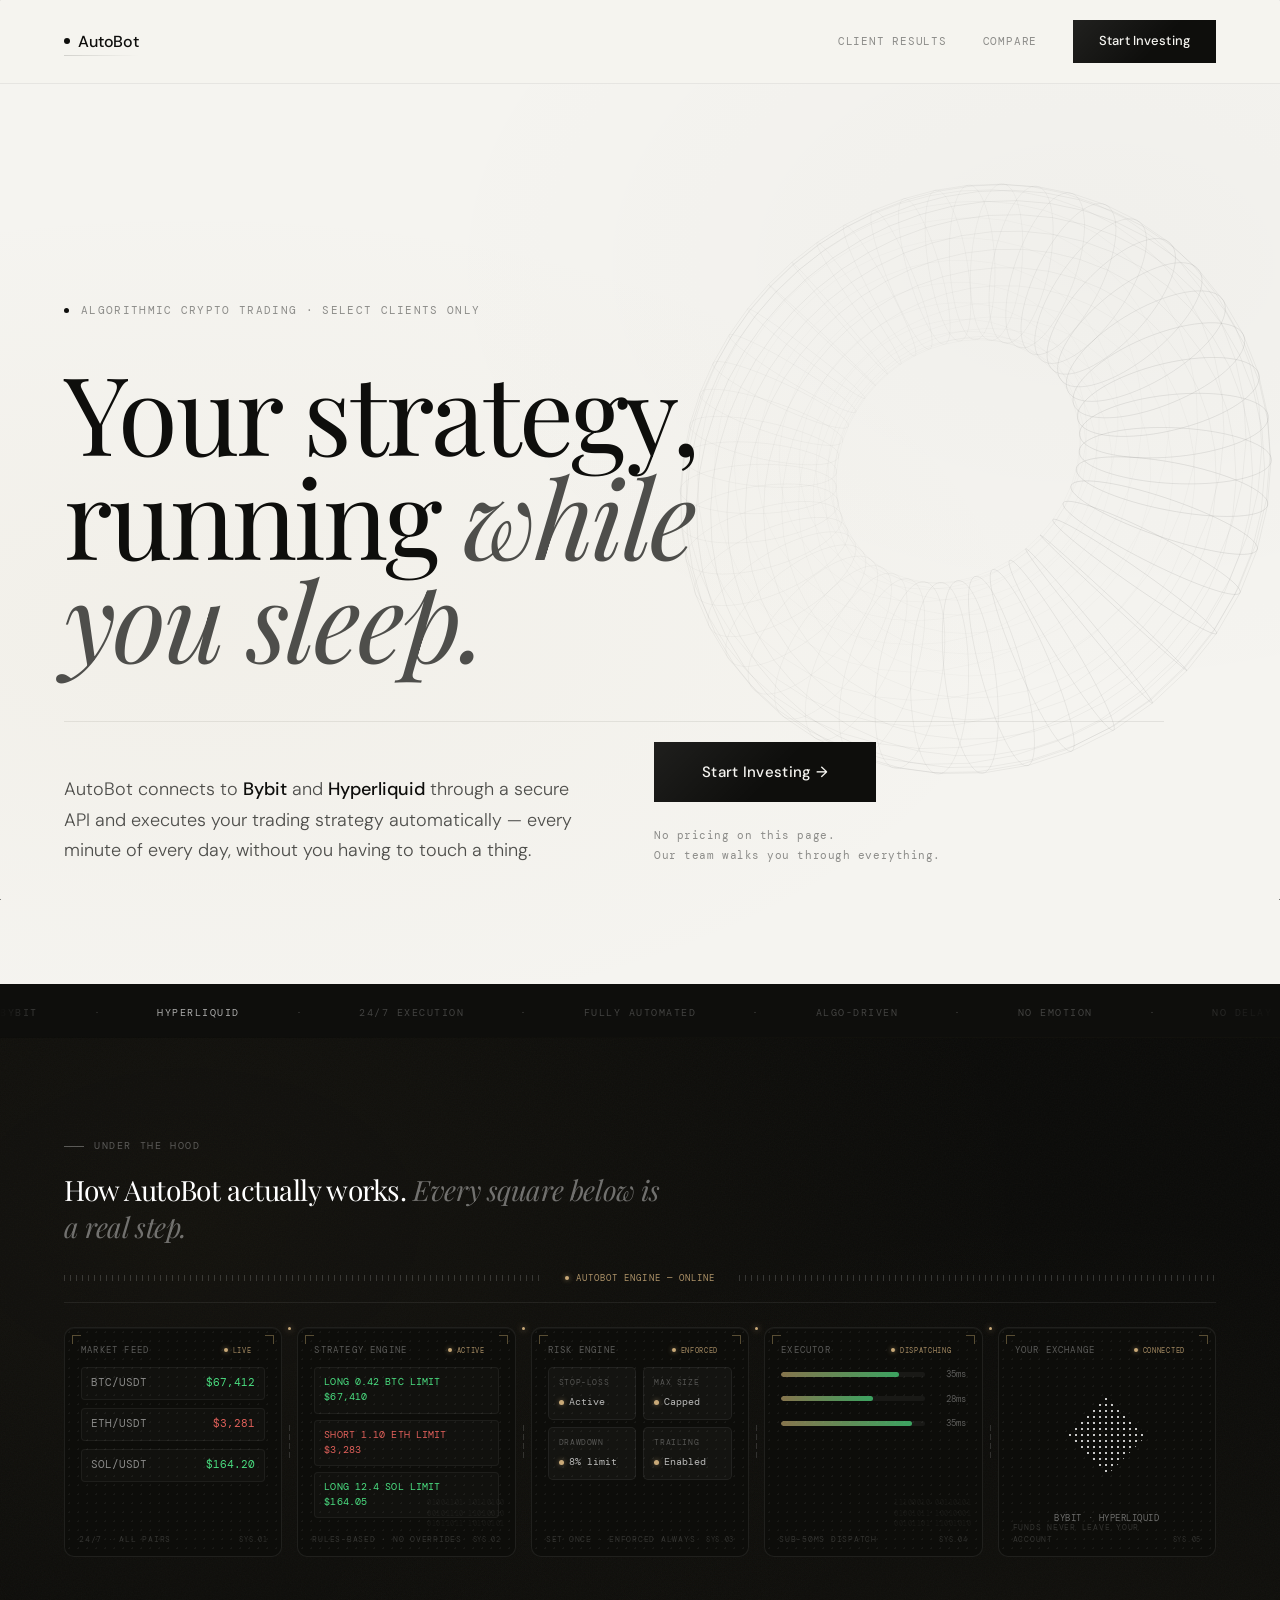
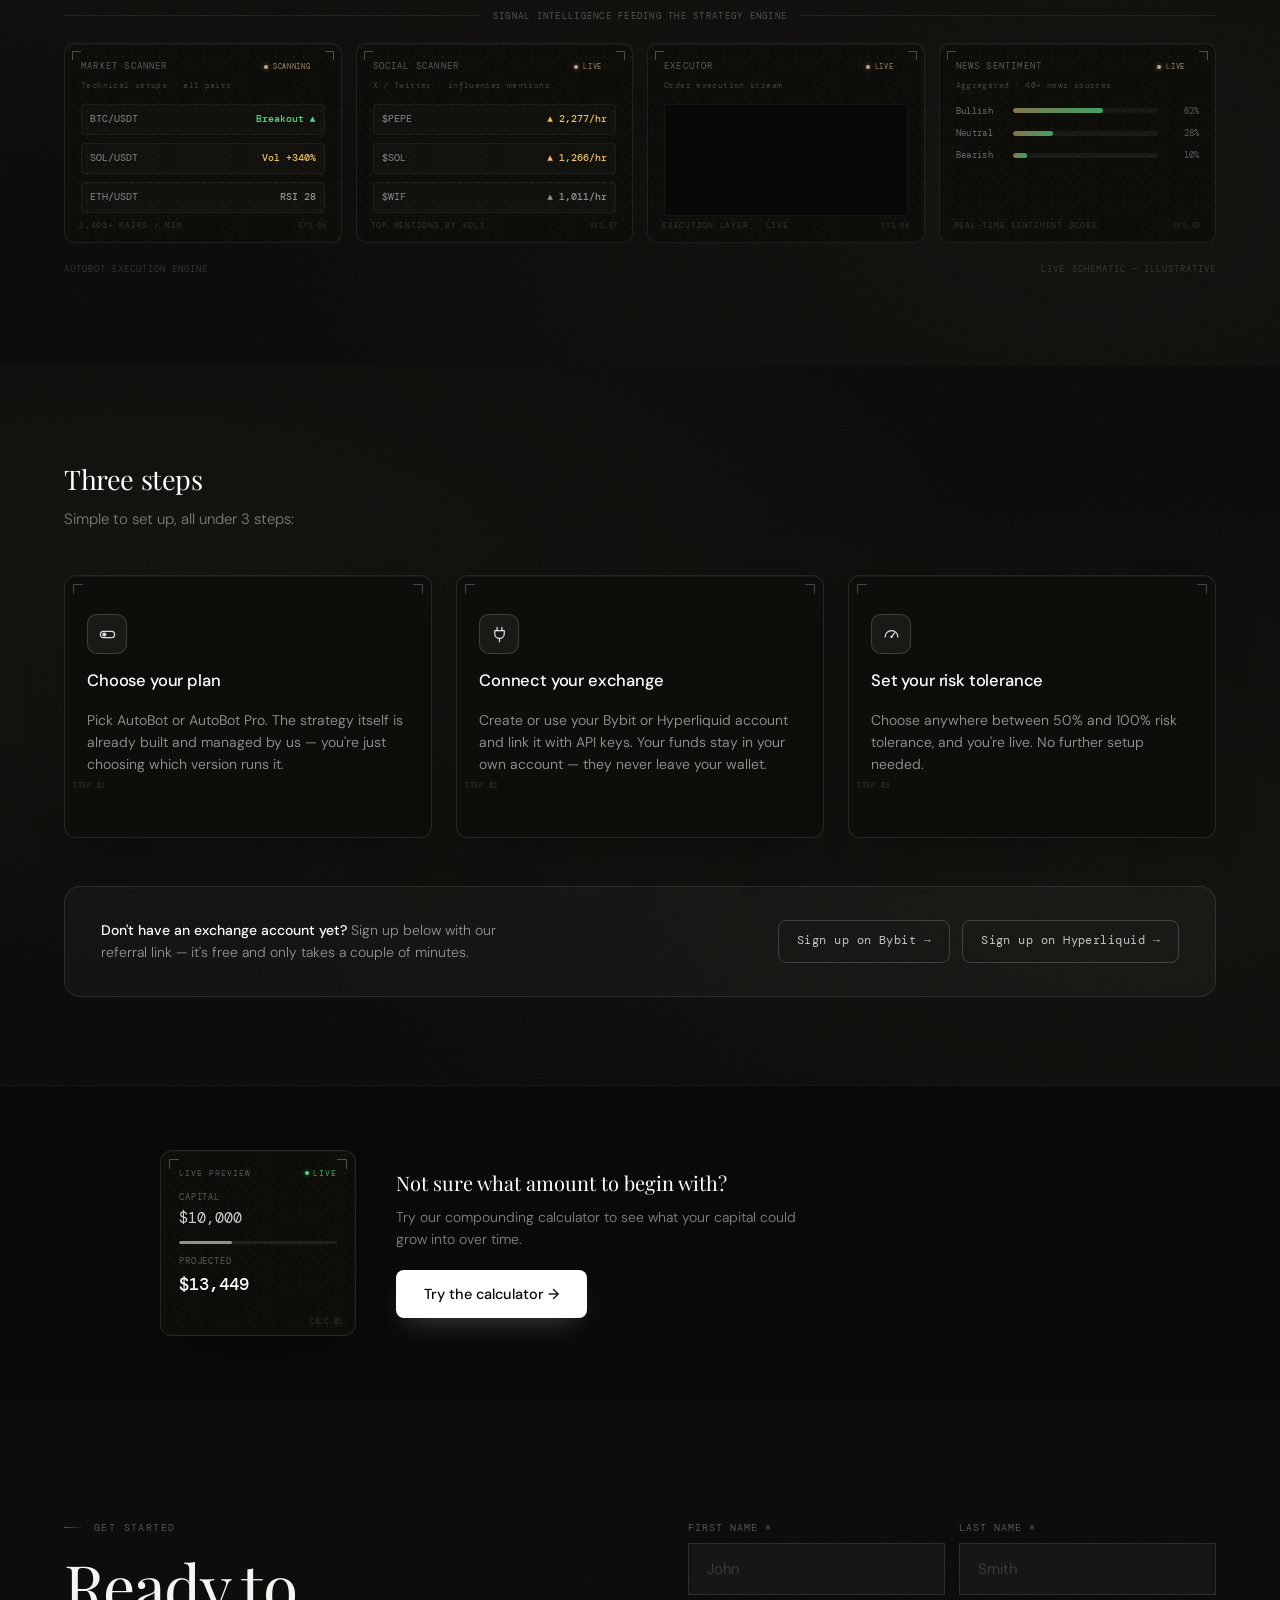
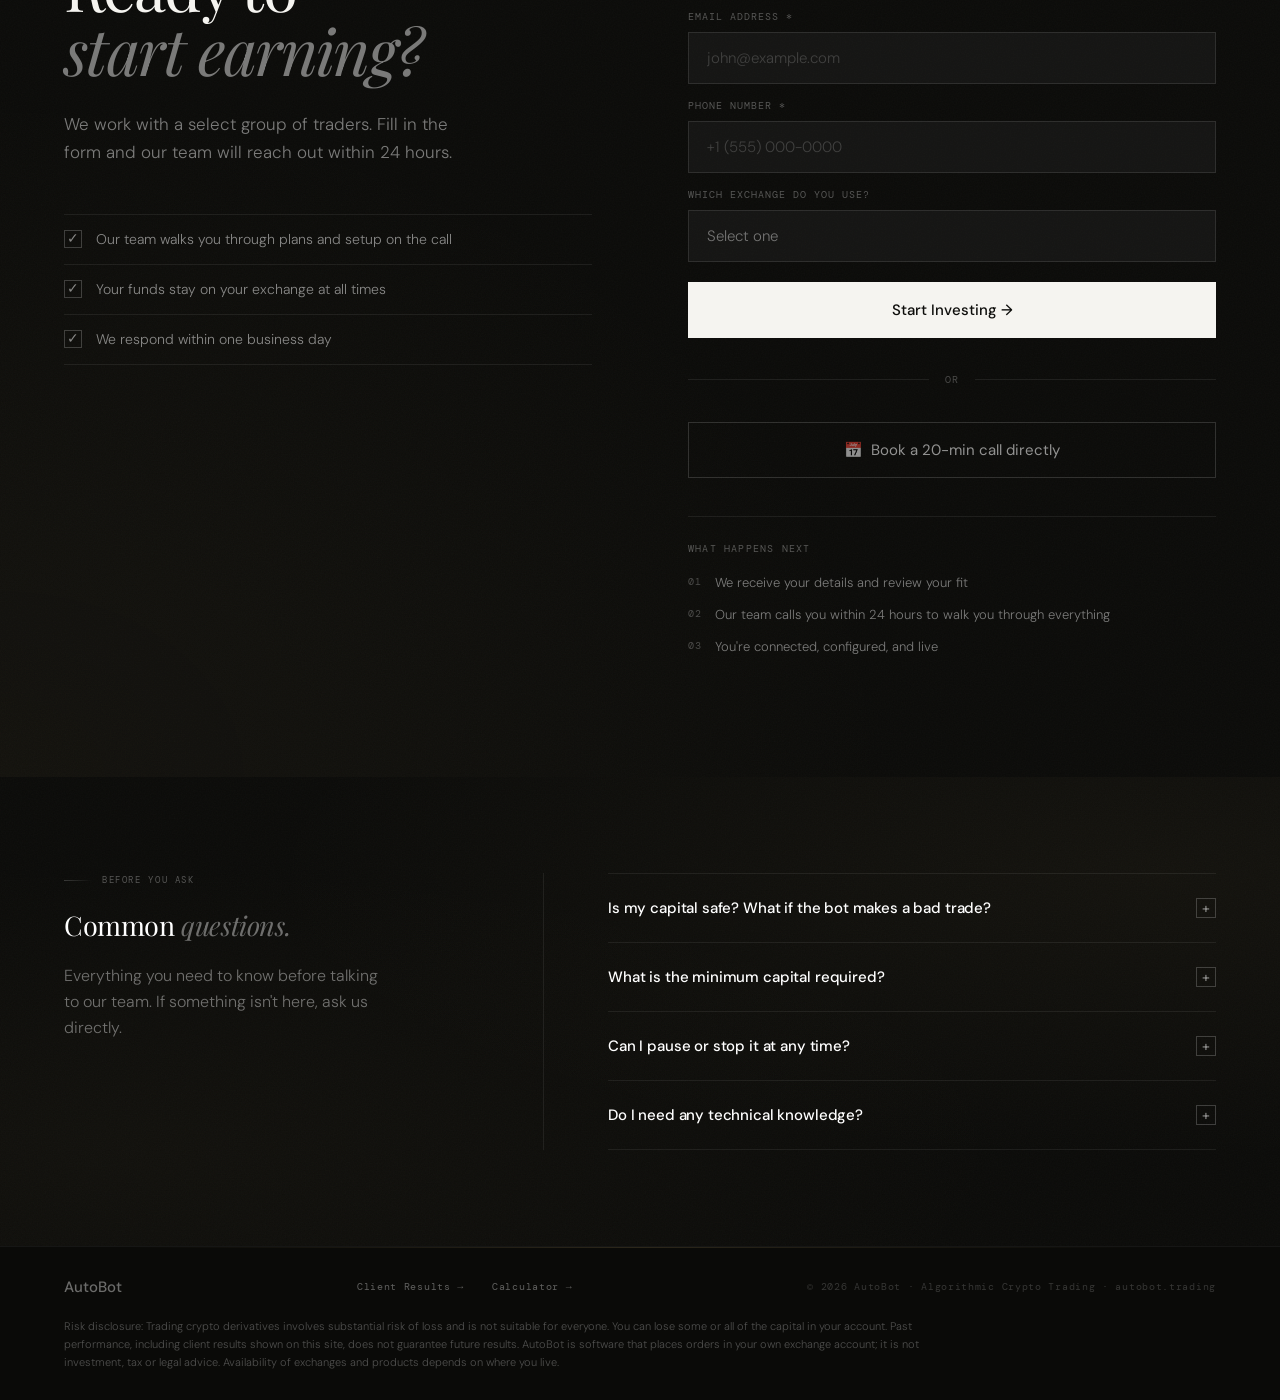
==== commit 94936088: "Book-a-call button opens a prefilled email until Calendly is set up Co-Authored-By: Claude Opus 5.5 " ====
--- a/index.html
+++ b/index.html
@@ -1027,7 +1027,7 @@
       <p class="form-status" role="status" aria-live="polite" hidden style="font-family:'DM Mono',monospace;font-size:12px;letter-spacing:0.04em;line-height:1.6;color:rgba(255,255,255,0.6);margin:0"></p>
       </form>
       <div class="contact-or"><div class="contact-or-line"></div><span class="contact-or-text">or</span><div class="contact-or-line"></div></div>
-      <button class="btn-calendar" onclick="alert('Calendar booking coming soon — use the form above or email us directly.')">📅 &nbsp;Book a 20-min call directly</button>
+      <a class="btn-calendar" style="text-decoration:none;line-height:normal;box-sizing:border-box;justify-content:center" href="mailto:autobottradingai@gmail.com?subject=Book%20a%2020-min%20call&amp;body=Hi%20AutoBot%20team%2C%0A%0AI%27d%20like%20to%20book%20a%2020-minute%20call.%0A%0AName%3A%20%0APhone%3A%20%0ABest%20days%2Ftimes%20(ET)%3A%20%0AExchange%20(Bybit%20%2F%20Hyperliquid%20%2F%20none%20yet)%3A%20%0A">📅 &nbsp;Book a 20-min call directly</a>
       <div class="what-next">
         <div class="what-next-label">What happens next</div>
         <div class="what-next-steps">
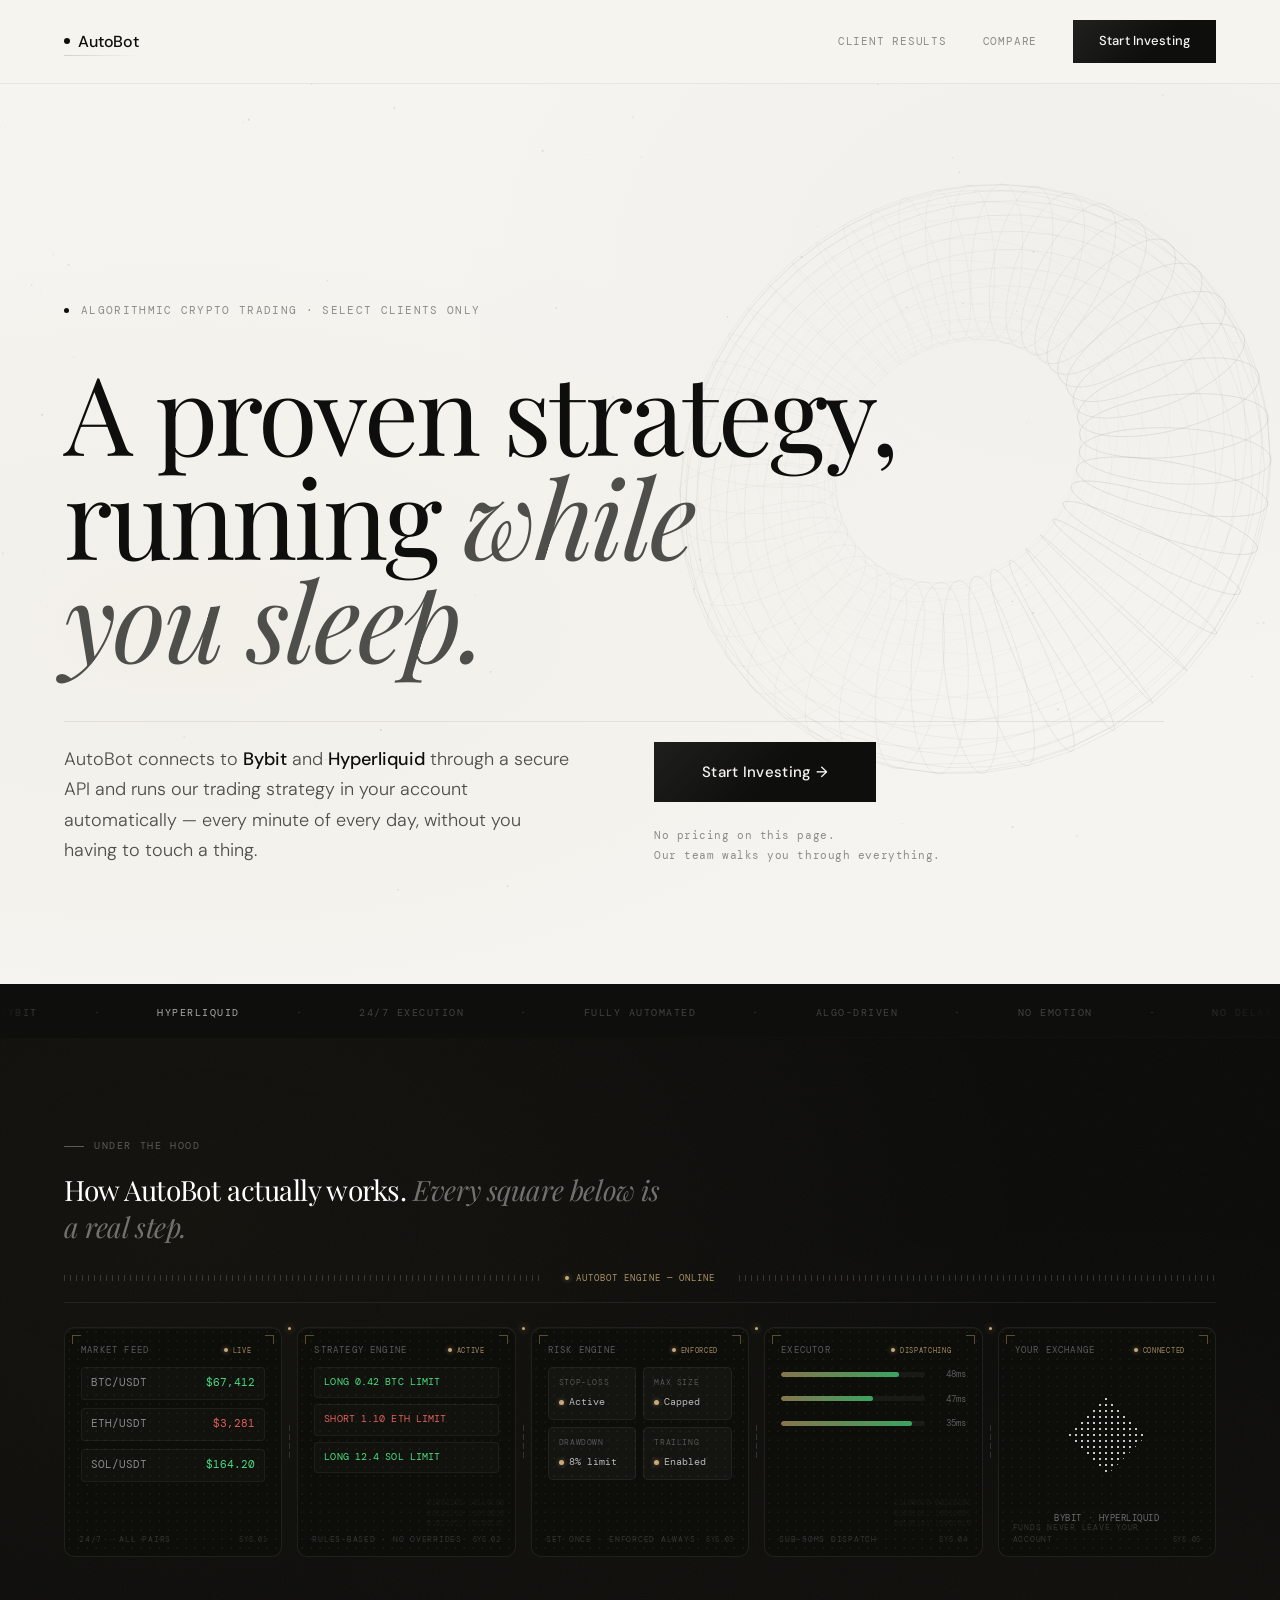
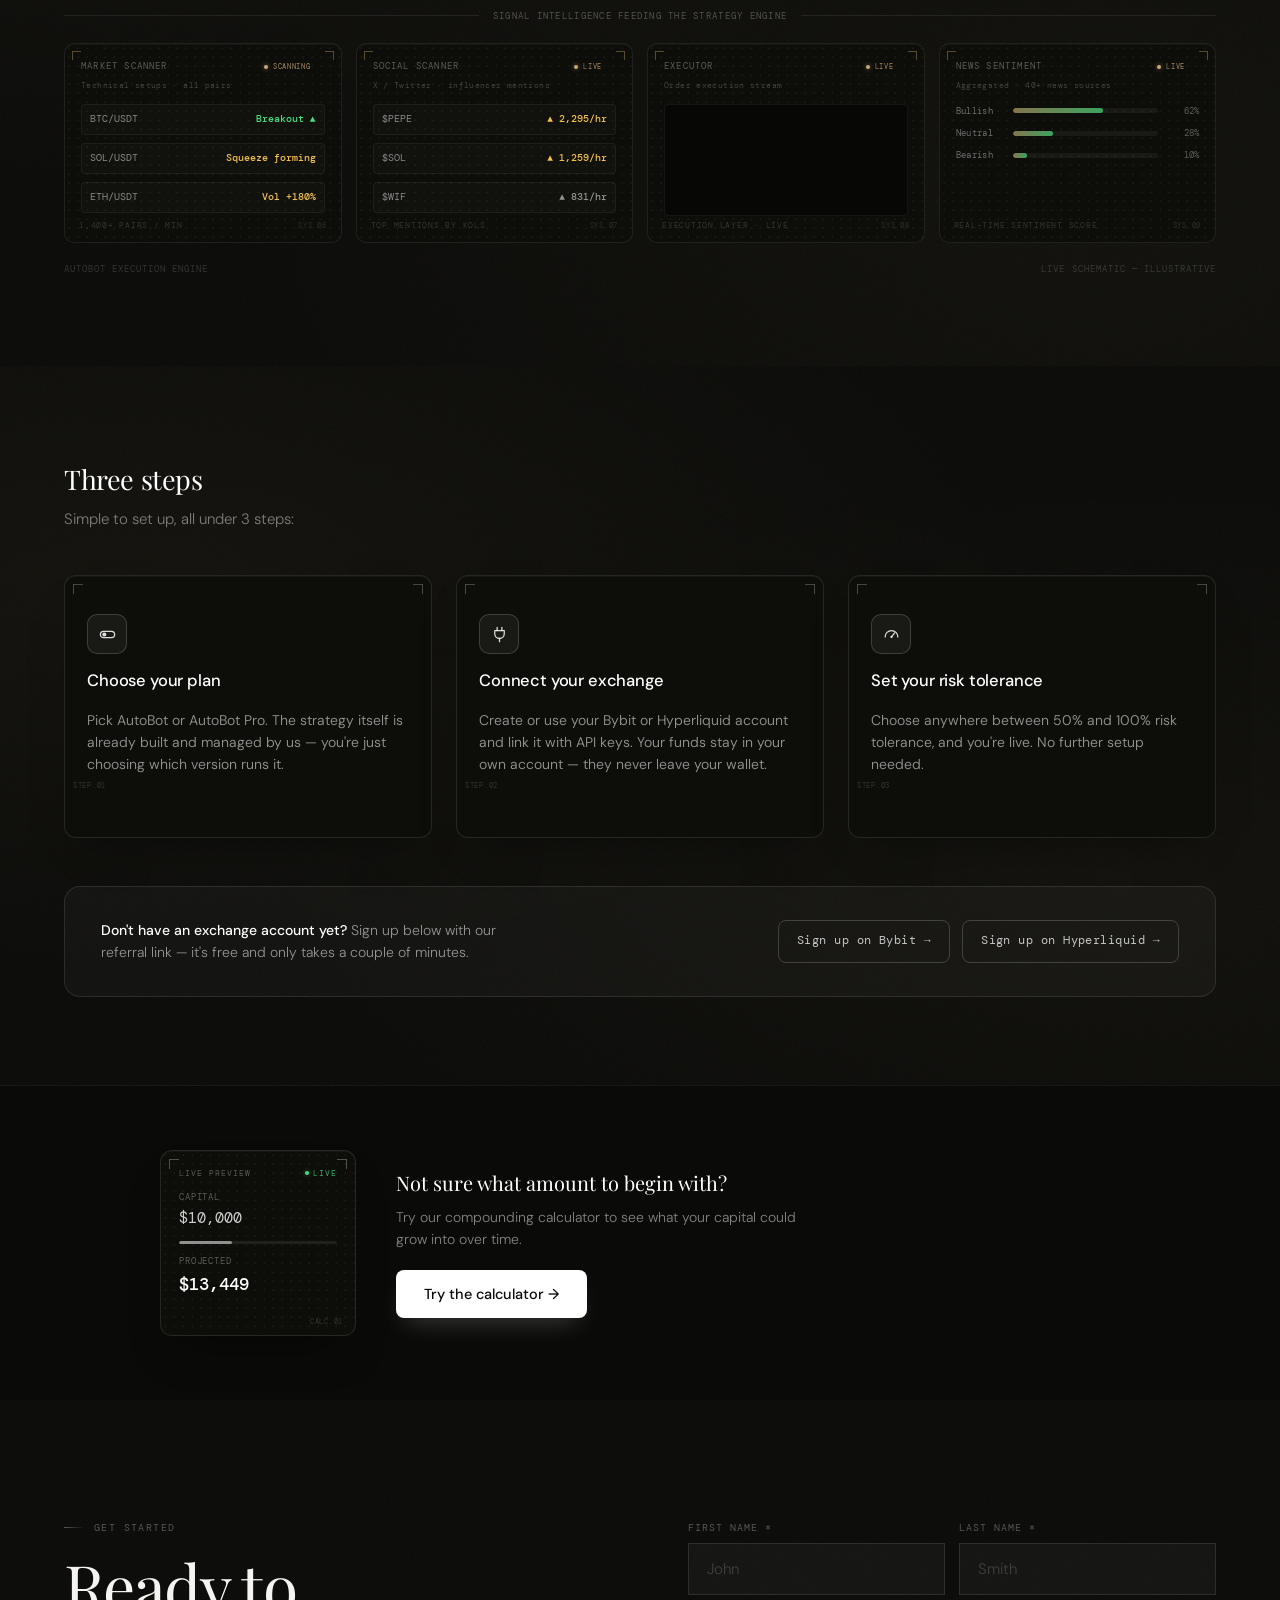
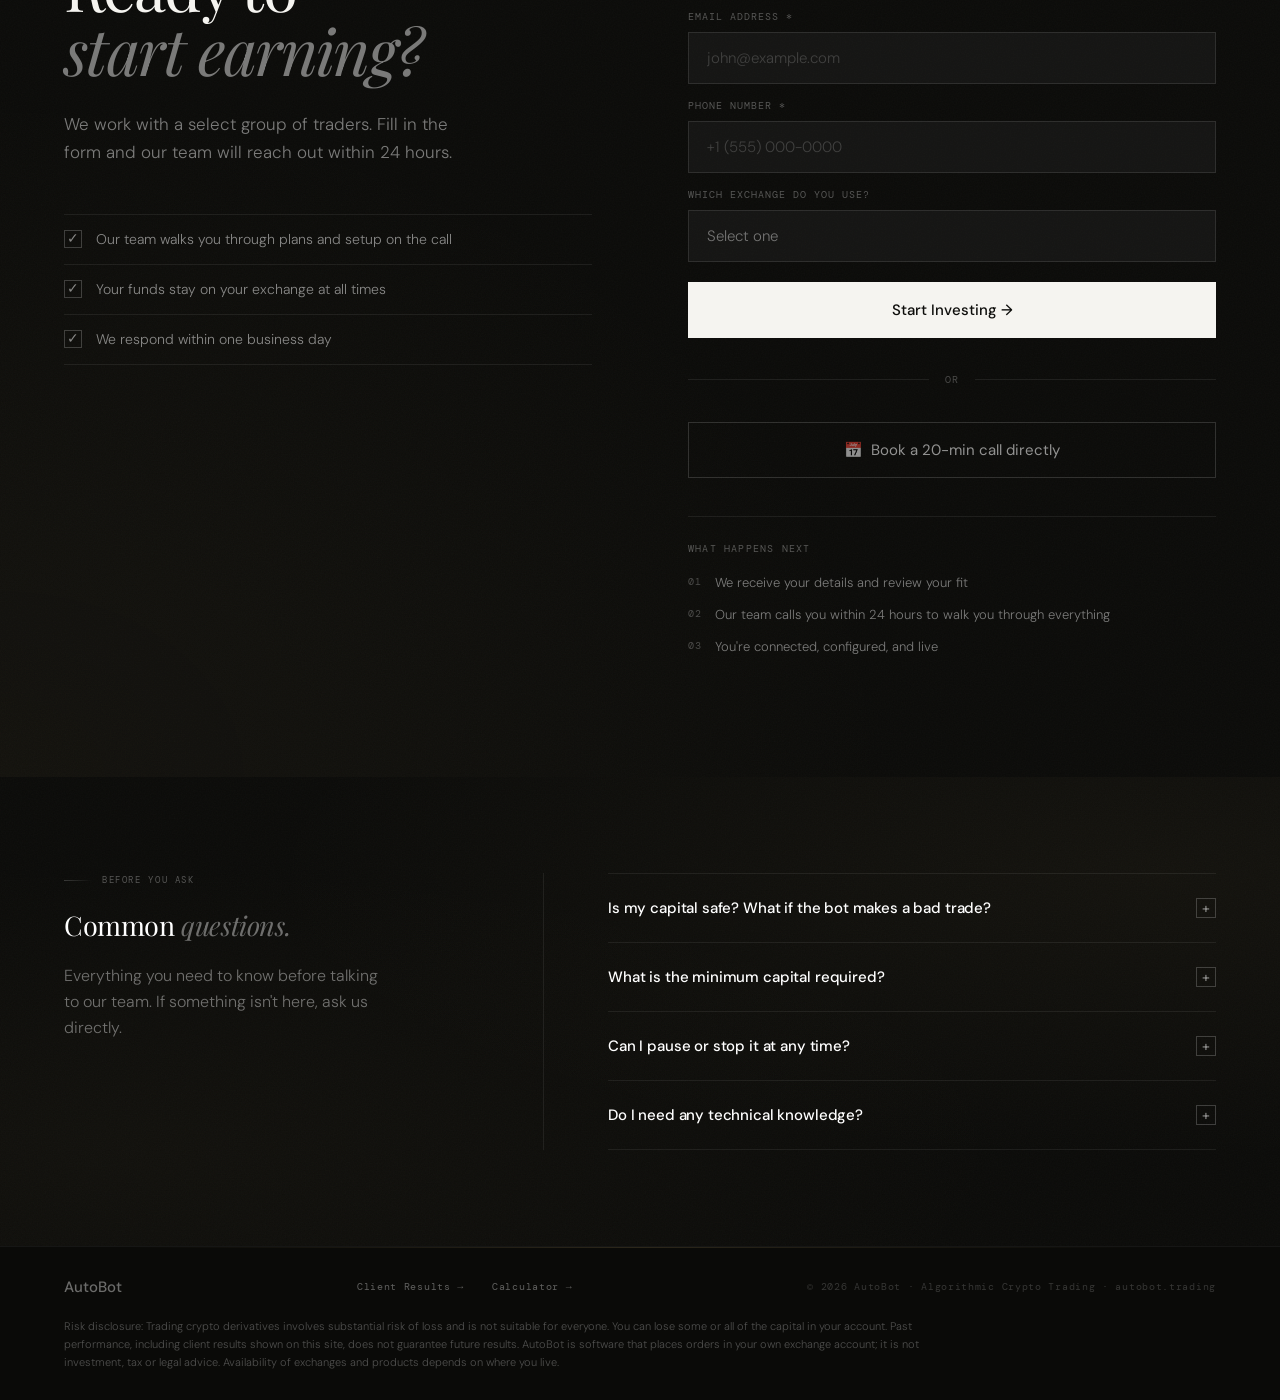
==== commit d293849d: "Homepage: one consistent story - a strategy our team builds and runs - Hero: "A proven strategy, run" ====
--- a/index.html
+++ b/index.html
@@ -5,18 +5,18 @@
 <meta name="viewport" content="width=device-width, initial-scale=1.0">
 <meta name="format-detection" content="telephone=no">
 <title>AutoBot — Algorithmic Crypto Trading</title>
-<meta name="description" content="AutoBot runs your crypto trading strategy automatically, 24/7, directly inside your own Bybit or Hyperliquid account. Your funds never leave your exchange. Real verified client results, no profit-sharing — just one flat annual fee.">
+<meta name="description" content="AutoBot runs our proven crypto trading strategy automatically, 24/7, directly inside your own Bybit or Hyperliquid account. Your funds never leave your exchange. Real client results, no profit-sharing — just one flat annual fee.">
 <meta property="og:type" content="website">
 <meta property="og:site_name" content="AutoBot">
 <meta property="og:title" content="AutoBot — Algorithmic Crypto Trading">
-<meta property="og:description" content="Your strategy, running while you sleep. Fully automated crypto trading that never touches your funds — connects directly to your own exchange account, 24/7.">
+<meta property="og:description" content="A proven strategy, running while you sleep. Fully automated crypto trading that never touches your funds — connects directly to your own exchange account, 24/7.">
 <meta property="og:url" content="https://autobot.trading/">
 <meta property="og:image" content="https://autobot.trading/og-image.jpg">
 <meta property="og:image:width" content="1200">
 <meta property="og:image:height" content="630">
 <meta name="twitter:card" content="summary_large_image">
 <meta name="twitter:title" content="AutoBot — Algorithmic Crypto Trading">
-<meta name="twitter:description" content="Your strategy, running while you sleep. Fully automated crypto trading that never touches your funds.">
+<meta name="twitter:description" content="A proven strategy, running while you sleep. Fully automated crypto trading that never touches your funds.">
 <meta name="twitter:image" content="https://autobot.trading/og-image.jpg">
 <link rel="preconnect" href="https://fonts.googleapis.com">
 <link href="https://fonts.googleapis.com/css2?family=Playfair+Display:ital,wght@0,400;0,500;1,400;1,500&family=DM+Sans:wght@300;400;500&family=DM+Mono:wght@300;400&display=swap" rel="stylesheet">
@@ -763,9 +763,9 @@
 <section class="hero">
   <div class="hero-content">
     <div class="hero-eyebrow fade-up"><span class="eyebrow-dot"></span>Algorithmic crypto trading · Select clients only</div>
-    <h1 class="fade-up">Your strategy,<br>running <em>while<br>you sleep.</em></h1>
+    <h1 class="fade-up">A proven strategy,<br>running <em>while<br>you sleep.</em></h1>
     <div class="hero-row fade-up">
-      <p class="hero-sub">AutoBot connects to <strong>Bybit</strong> and <strong>Hyperliquid</strong> through a secure API and executes your trading strategy automatically — every minute of every day, without you having to touch a thing.</p>
+      <p class="hero-sub">AutoBot connects to <strong>Bybit</strong> and <strong>Hyperliquid</strong> through a secure API and runs our trading strategy in your account automatically — every minute of every day, without you having to touch a thing.</p>
       <div class="hero-right">
         <a href="#contact" class="btn-primary">Start Investing →</a>
         <p class="hero-reassure">No pricing on this page.<br>Our team walks you through everything.</p>
@@ -1056,7 +1056,7 @@
     <p>Everything you need to know before talking to our team. If something isn't here, ask us directly.</p>
   </div>
   <div class="faq-right">
-    <div class="faq-item fade-up"><div class="faq-q" onclick="toggleFaq(this)">Is my capital safe? What if the bot makes a bad trade?<span class="faq-icon">+</span></div><div class="faq-a">AutoBot executes the strategy you define — it doesn't invent its own decisions. Your risk parameters (stop-loss, position size limits, max drawdown) are set by you and enforced automatically. The bot cannot access or withdraw your funds — it only places orders. Your capital stays on Bybit or Hyperliquid at all times.</div></div>
+    <div class="faq-item fade-up"><div class="faq-q" onclick="toggleFaq(this)">Is my capital safe? What if the bot makes a bad trade?<span class="faq-icon">+</span></div><div class="faq-a">AutoBot runs a rules-based strategy built and managed by our team — it doesn't improvise. You choose your risk level, and stop-losses, position size limits and drawdown limits are enforced automatically on every trade. The bot cannot access or withdraw your funds — it only places orders. Your capital stays on Bybit or Hyperliquid at all times.</div></div>
     <div class="faq-item fade-up"><div class="faq-q" onclick="toggleFaq(this)">What is the minimum capital required?<span class="faq-icon">+</span></div><div class="faq-a">There's no hard minimum set by AutoBot. In practice, most clients start with $5,000–$10,000 to allow meaningful position sizing. Our team will help you understand what makes sense for your specific strategy on the onboarding call.</div></div>
     <div class="faq-item fade-up"><div class="faq-q" onclick="toggleFaq(this)">Can I pause or stop it at any time?<span class="faq-icon">+</span></div><div class="faq-a">Yes. You can pause, adjust, or stop at any time from your dashboard. You can also revoke API keys directly from Bybit or Hyperliquid — which instantly disconnects AutoBot from your account.</div></div>
     <div class="faq-item fade-up"><div class="faq-q" onclick="toggleFaq(this)">Do I need any technical knowledge?<span class="faq-icon">+</span></div><div class="faq-a">None. Our team handles the full setup on your onboarding call. No code, no configuration files, no technical background needed.</div></div>
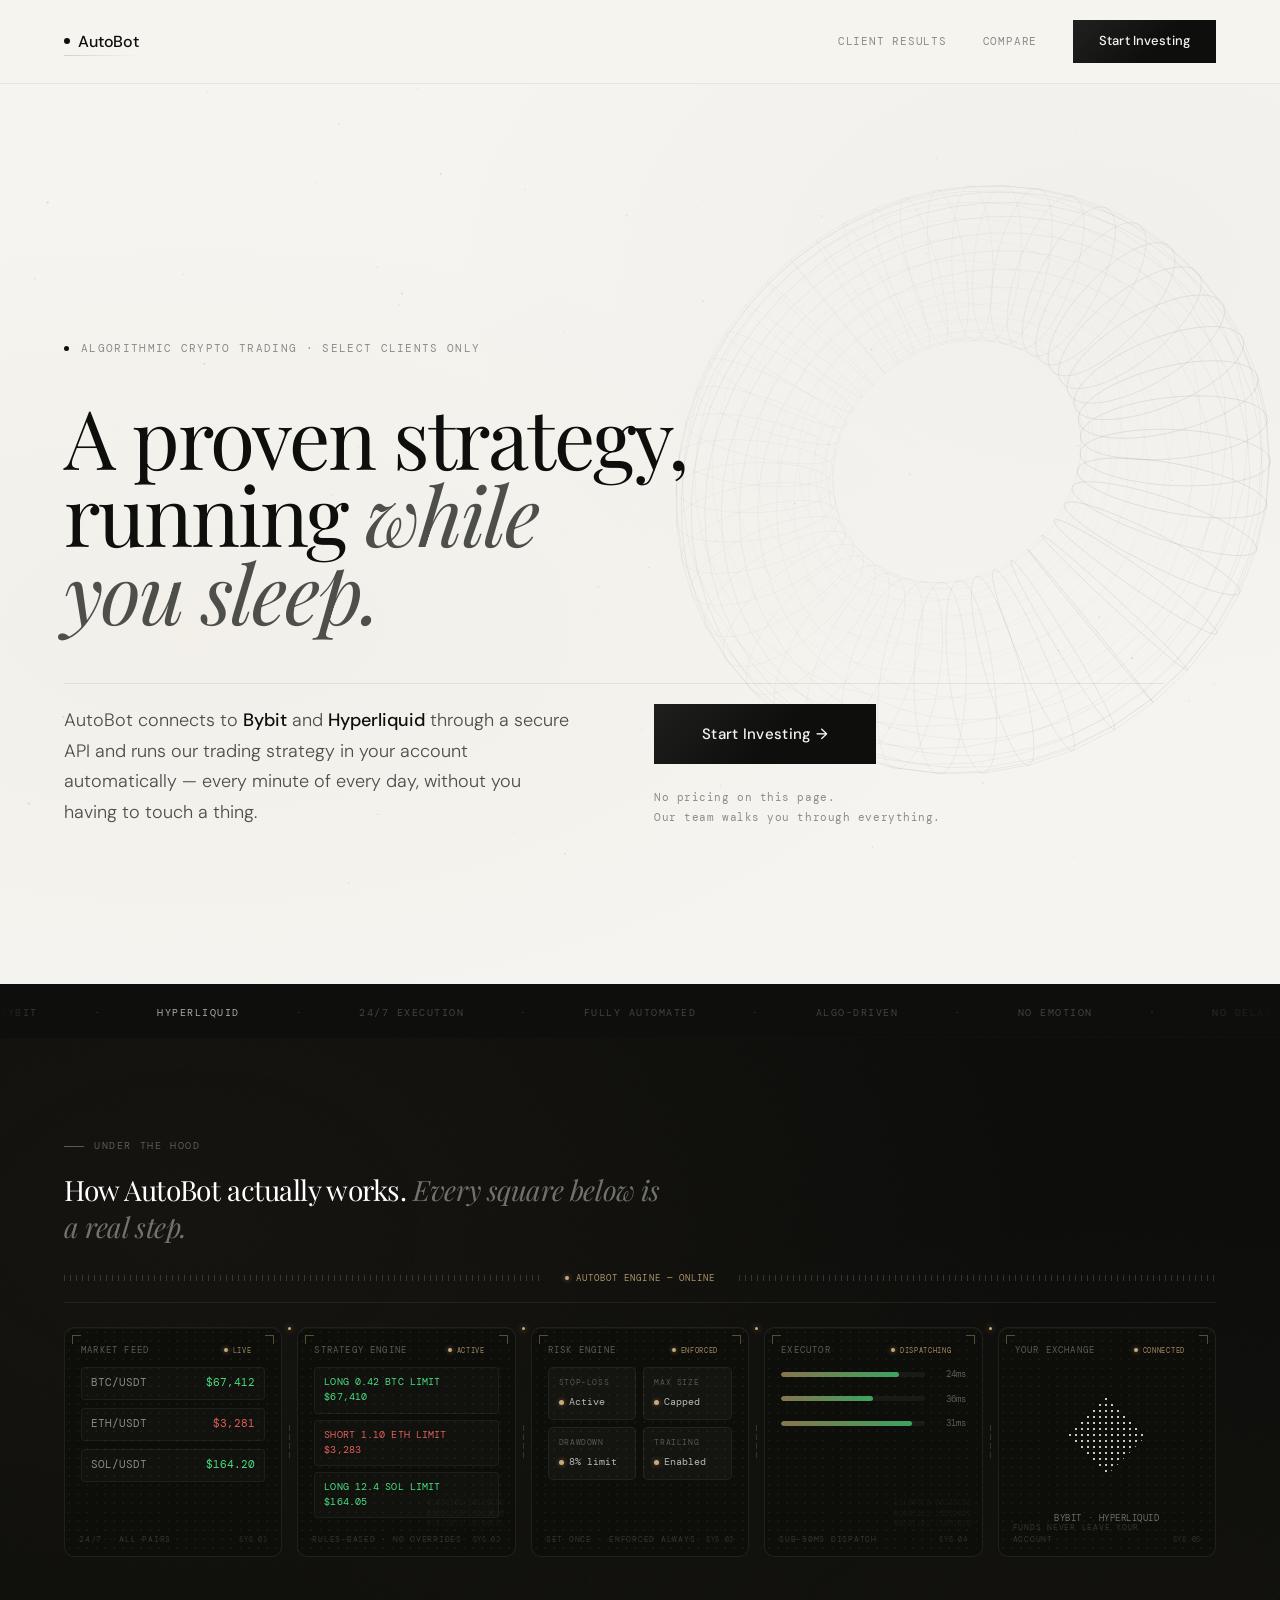
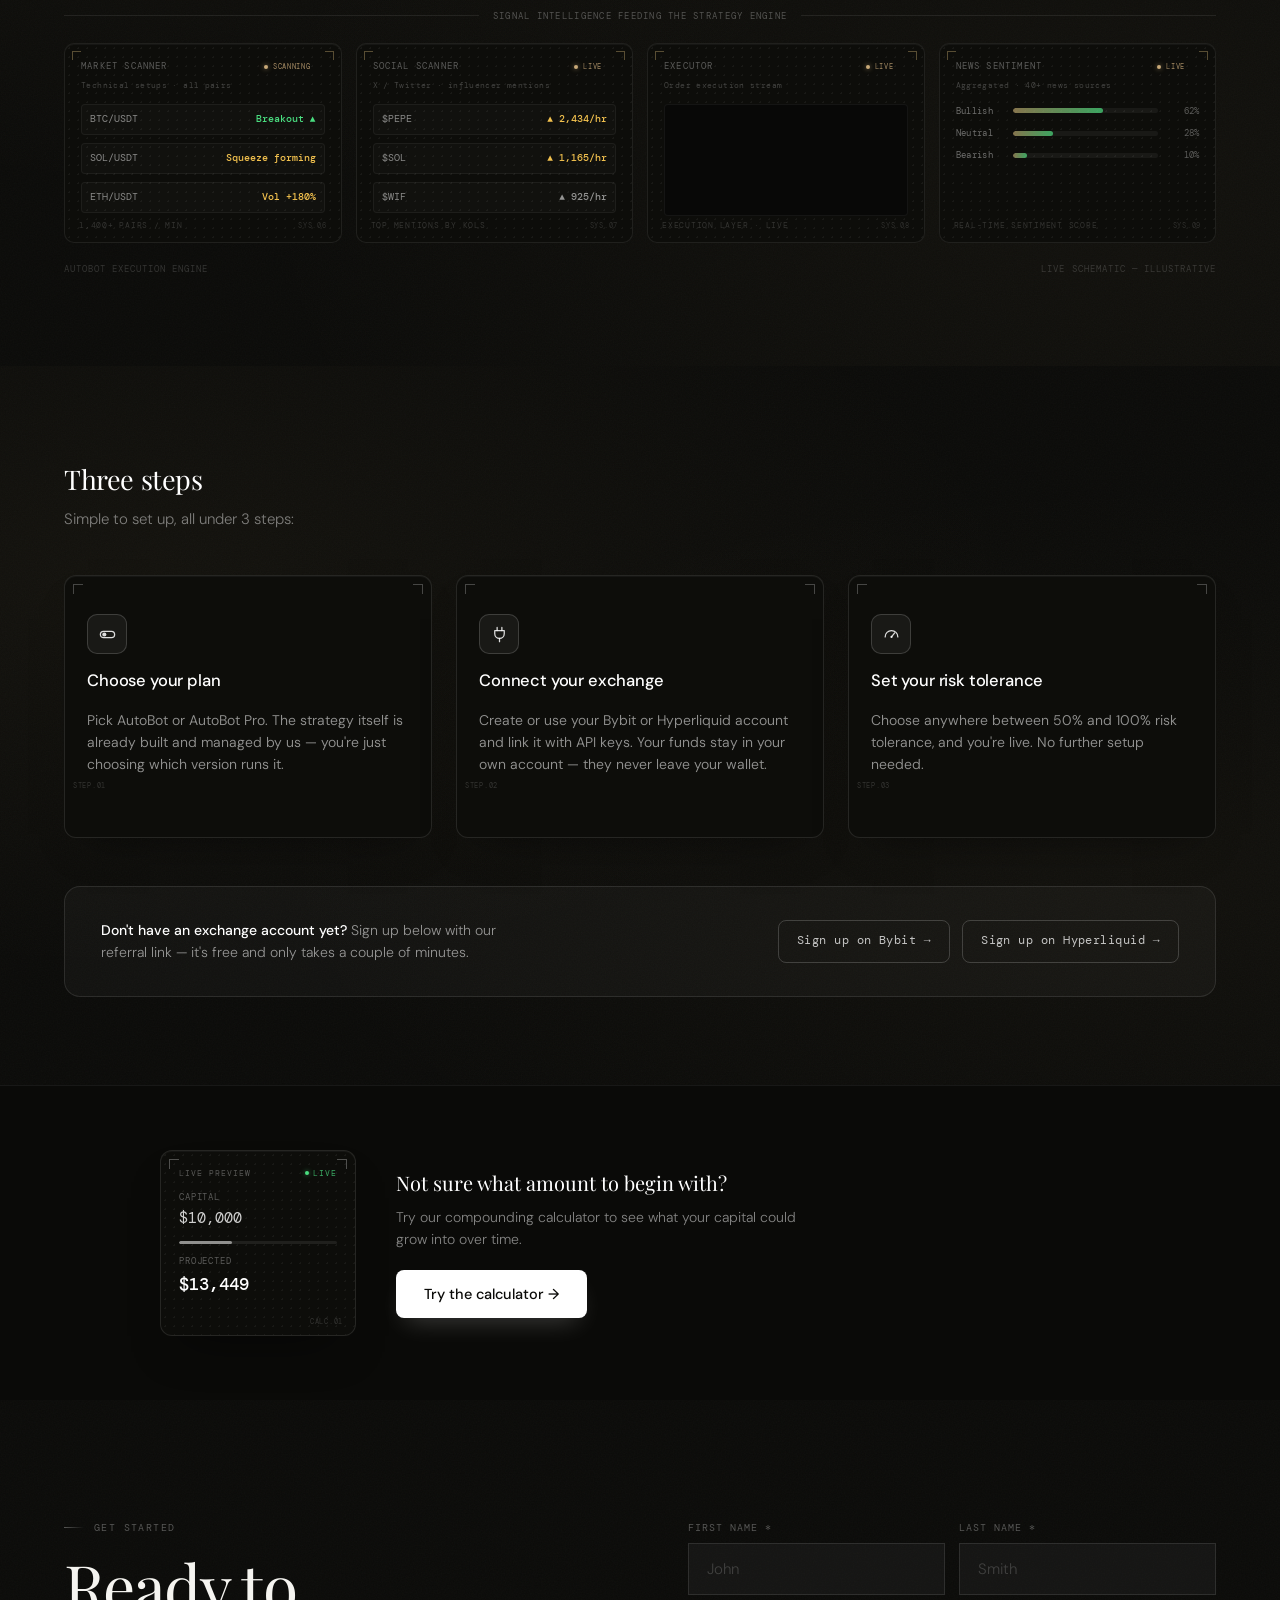
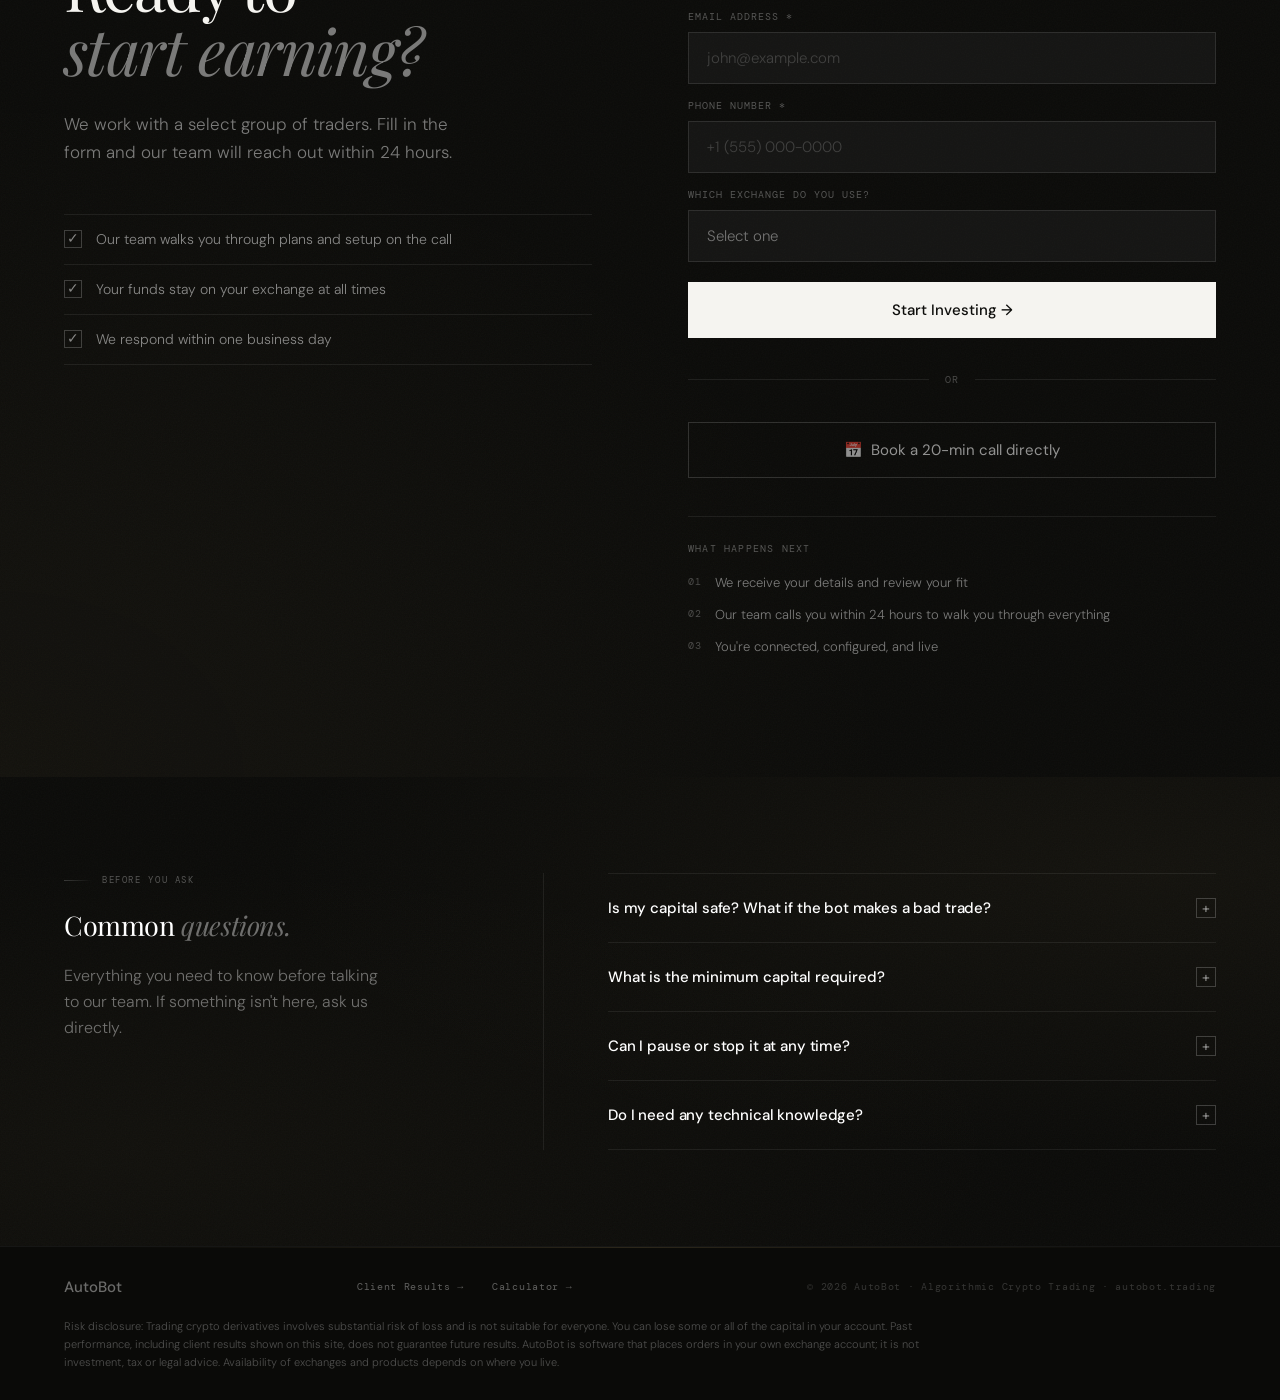
==== commit 7b9cc885: "Smaller homepage headline (120px -> 92px desktop, ~47px -> 39px phone); preview image updated Co-Aut" ====
--- a/index.html
+++ b/index.html
@@ -102,7 +102,7 @@
 .eyebrow-dot{width:5px;height:5px;border-radius:50%;background:var(--black)}
 .hero h1{
   font-family:'Playfair Display',serif;
-  font-size:clamp(60px,8.5vw,120px);font-weight:400;
+  font-size:clamp(48px,6.4vw,92px);font-weight:400;
   line-height:0.95;letter-spacing:-0.025em;
   color:var(--black);margin-bottom:52px;
 }
@@ -644,7 +644,7 @@
     min-height: auto;
   }
   .hero h1 {
-    font-size: clamp(44px, 12vw, 72px);
+    font-size: clamp(38px, 10vw, 56px);
     margin-bottom: 36px;
   }
   .hero-eyebrow { margin-bottom: 28px; font-size: 10px; }
@@ -731,7 +731,7 @@
 @media (min-width: 769px) and (max-width: 1024px) {
   nav { padding: 18px 32px; }
   .hero { padding: 110px 40px 64px; }
-  .hero h1 { font-size: clamp(52px, 8vw, 88px); }
+  .hero h1 { font-size: clamp(44px, 6.6vw, 70px); }
   .how { padding: 72px 40px; }
   .engine-row2 { grid-template-columns: 1fr 1fr; }
   .faq { padding: 72px 40px; }
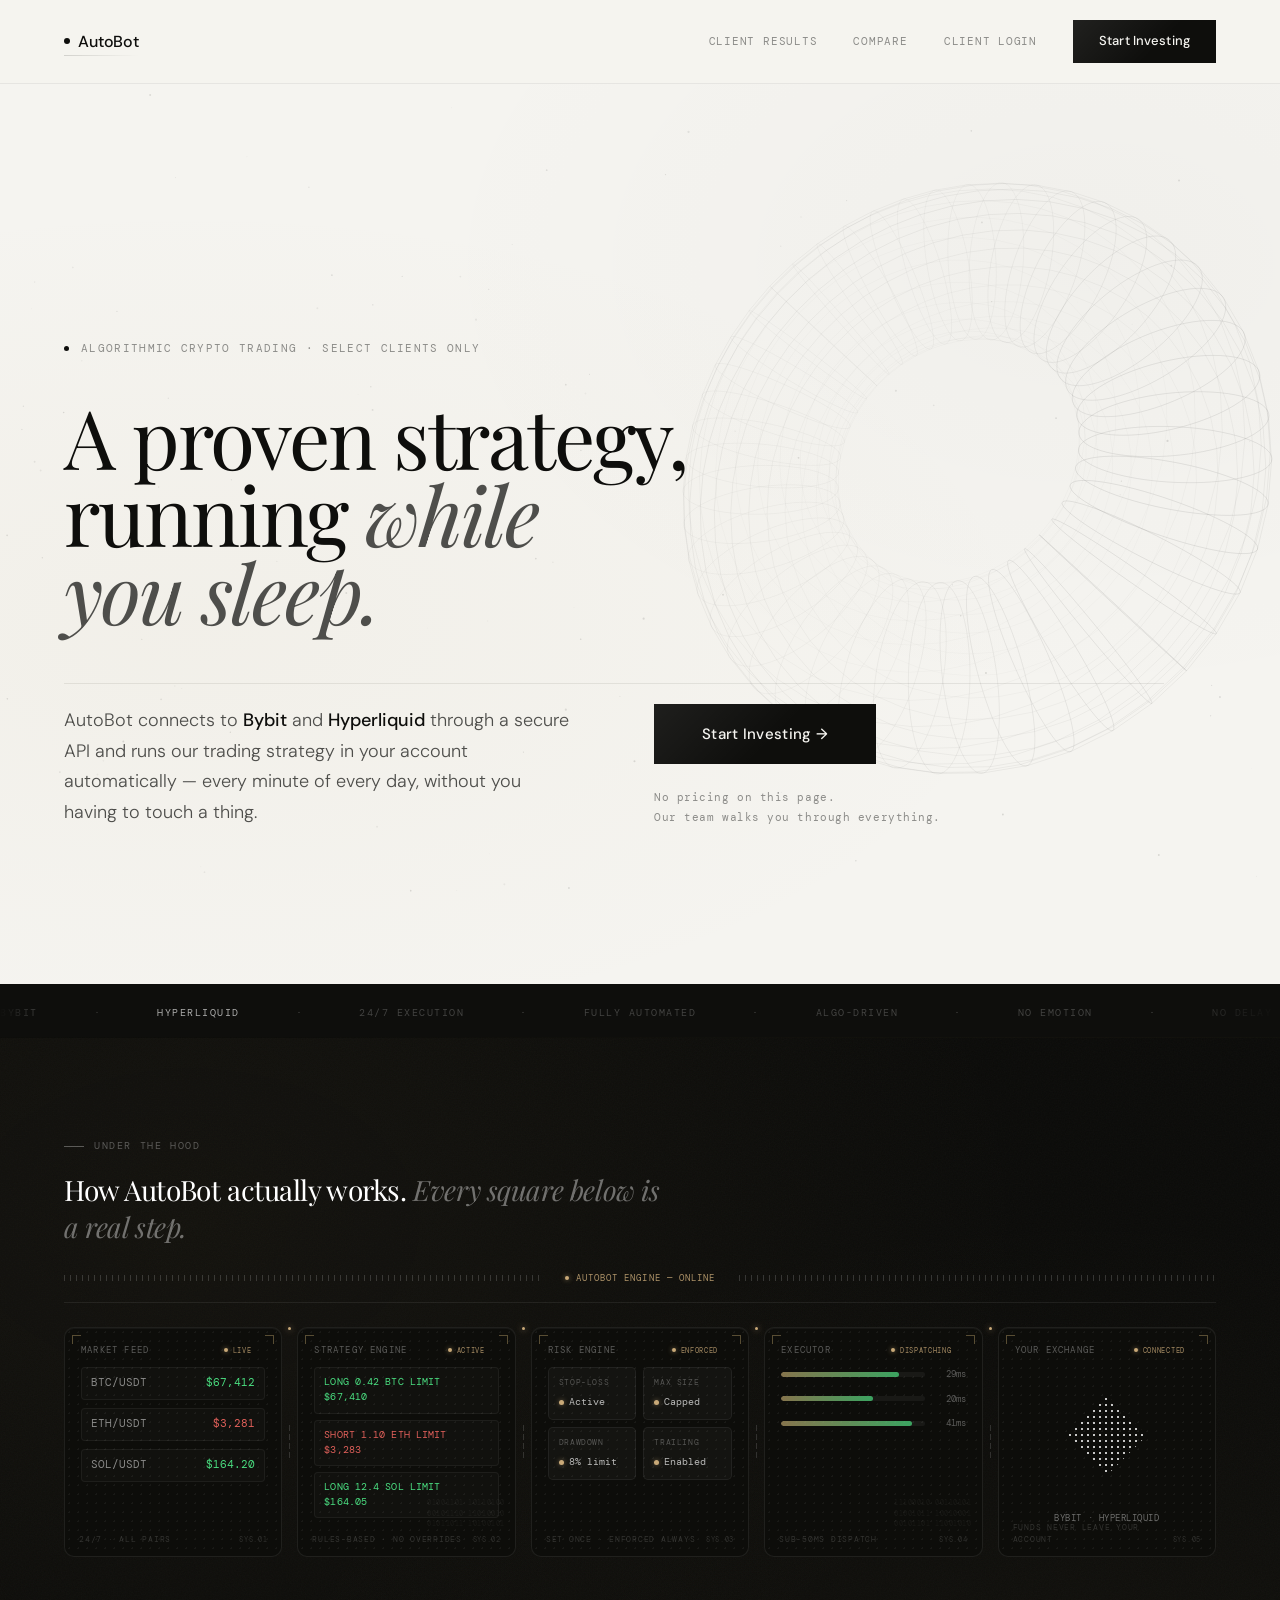
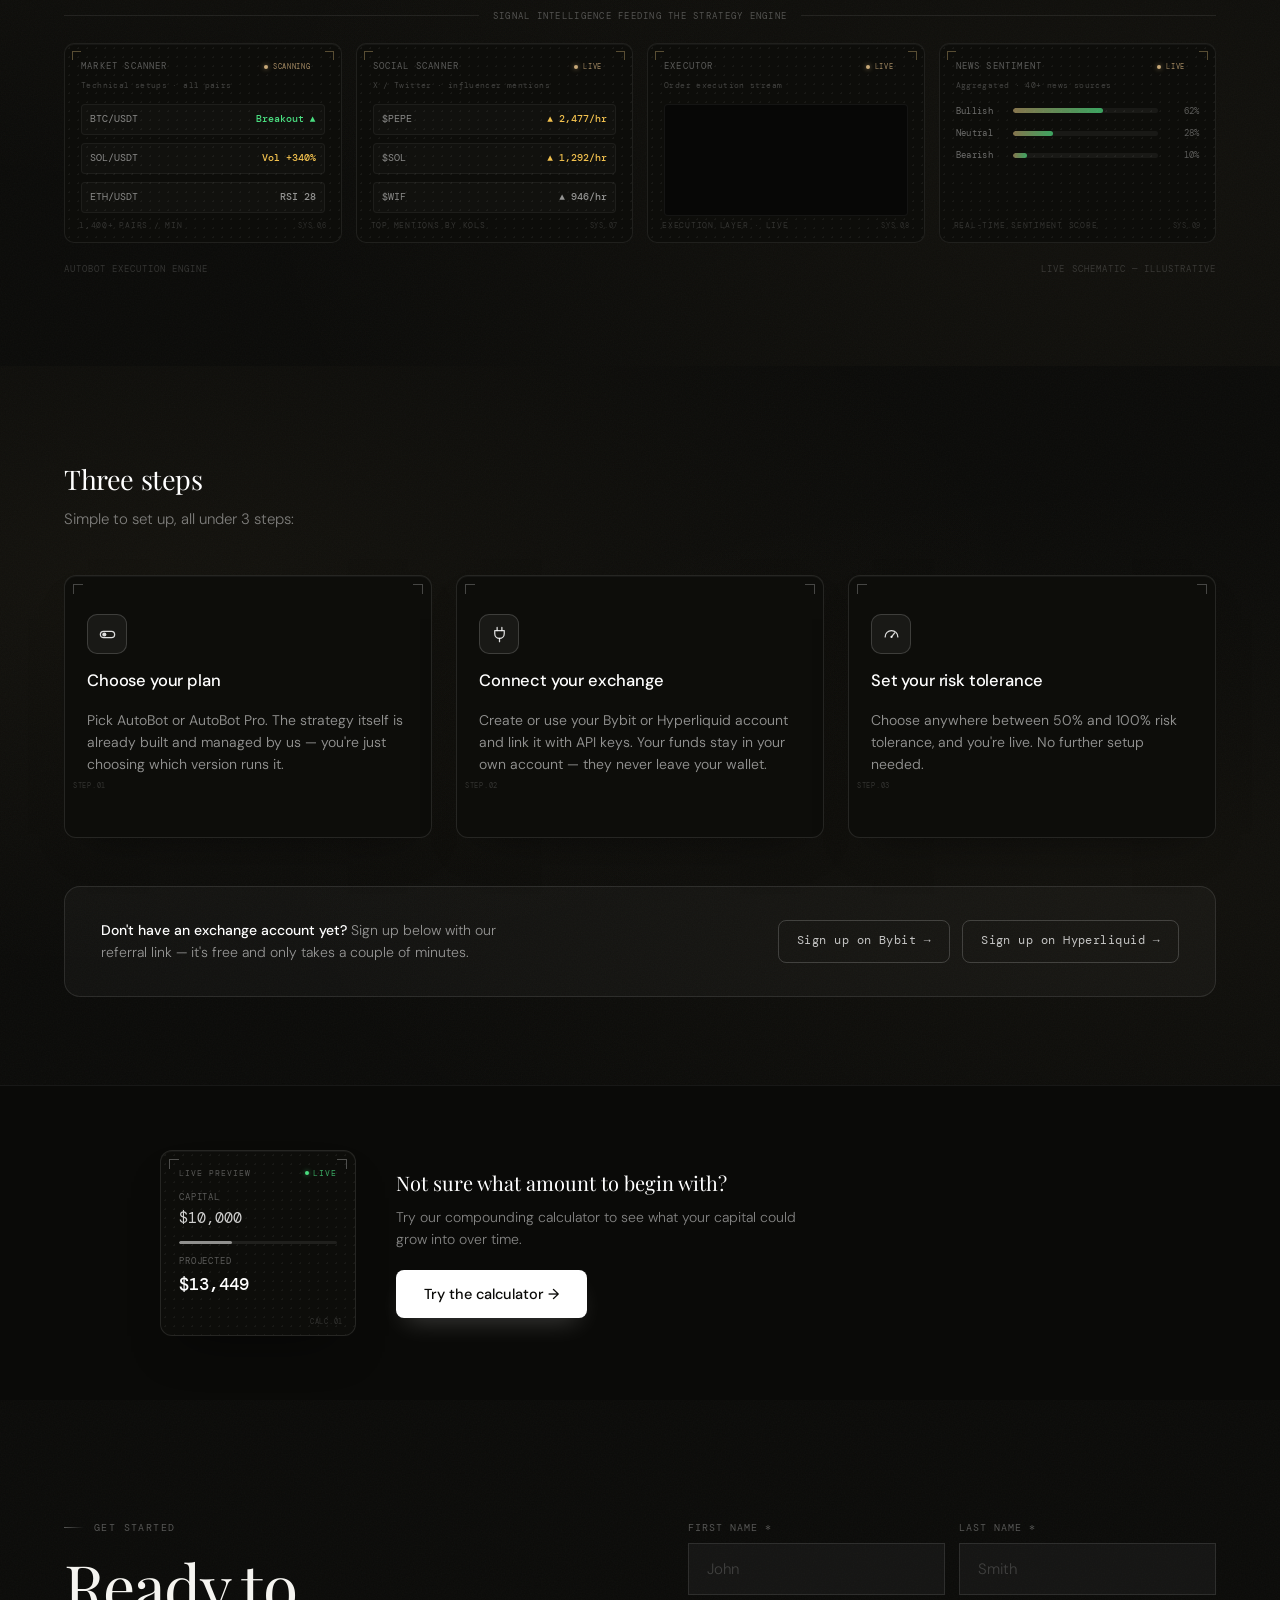
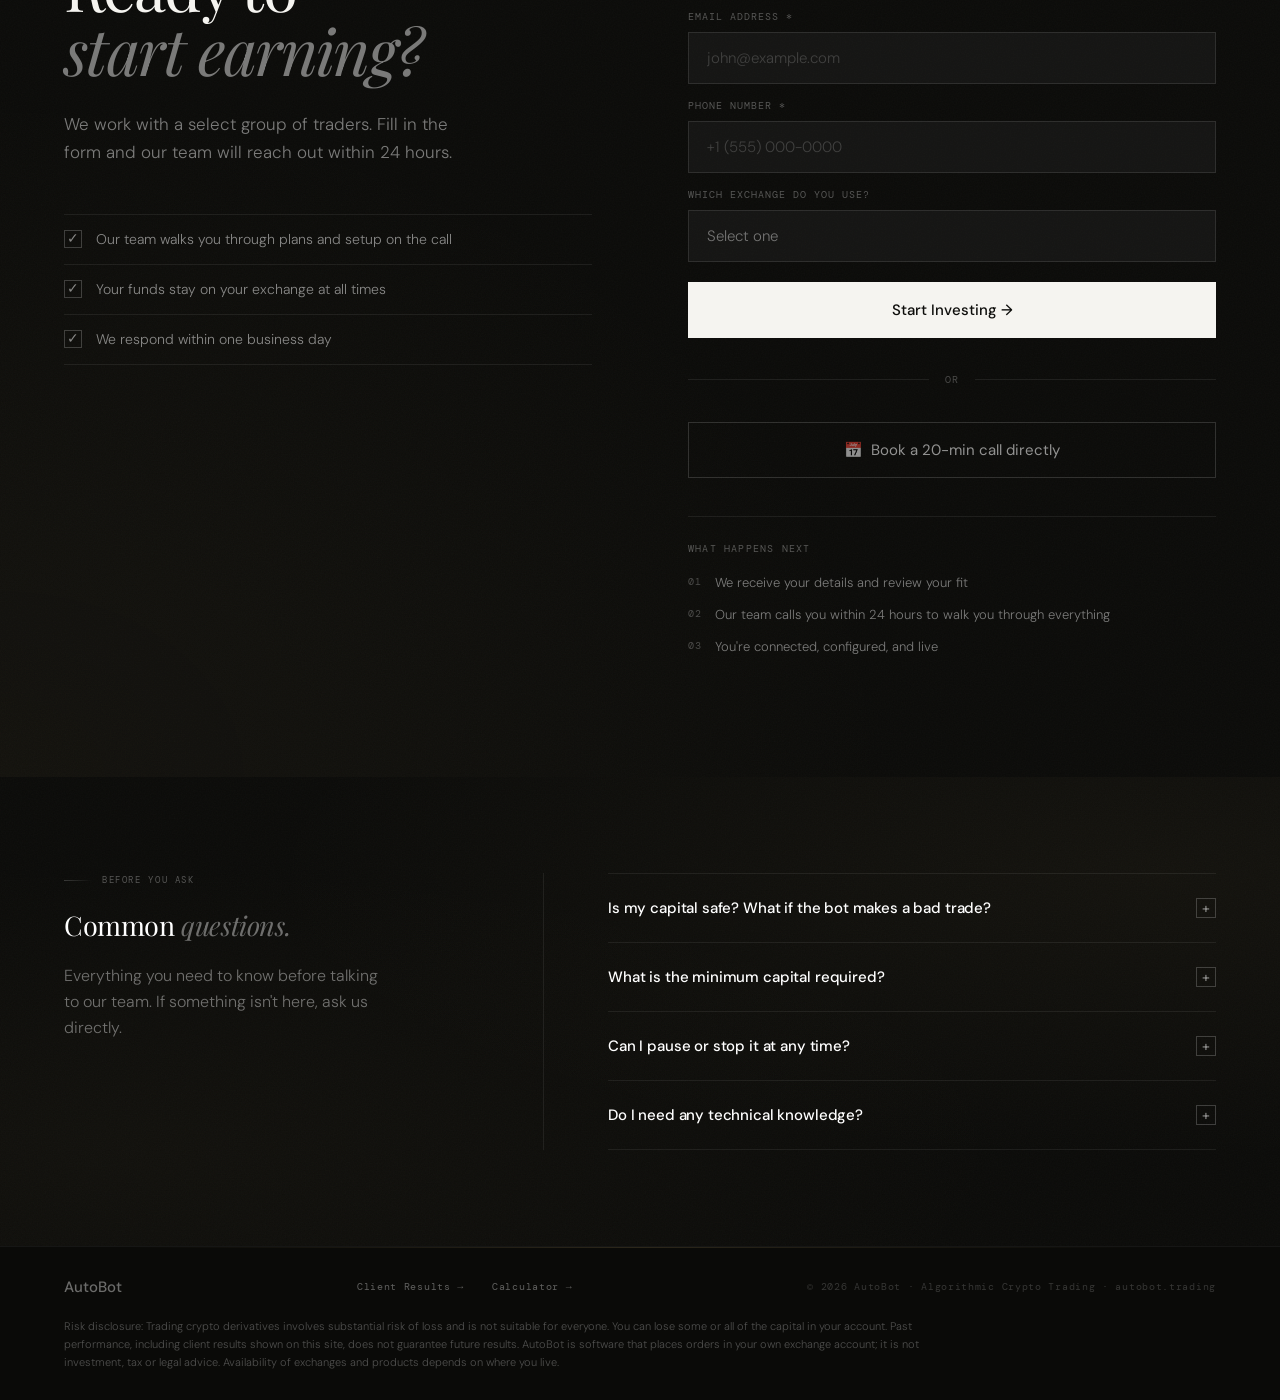
==== commit ee68a27b: "Move the client portal into the AutoBot Pro site - Add the client portal: login.html, dashboard.html" ====
--- a/index.html
+++ b/index.html
@@ -747,6 +747,7 @@
   <div class="nav-right" id="nav-right">
     <a href="results.html" class="nav-link">Client results</a>
     <a href="compare.html" class="nav-link">Compare</a>
+    <a href="login.html" class="nav-link">Client login</a>
     <a href="#contact" class="nav-cta">Start Investing</a>
   </div>
   <button class="nav-hamburger" id="nav-hamburger" onclick="toggleMenu()" aria-label="Menu">
@@ -757,6 +758,7 @@
 <div class="mobile-menu" id="mobile-menu">
   <a href="results.html" class="mobile-link">Client results</a>
   <a href="compare.html" class="mobile-link">Compare</a>
+  <a href="login.html" class="mobile-link">Client login</a>
   <a href="#contact" class="mobile-link cta" onclick="closeMobileMenu()">Start Investing →</a>
 </div>
 
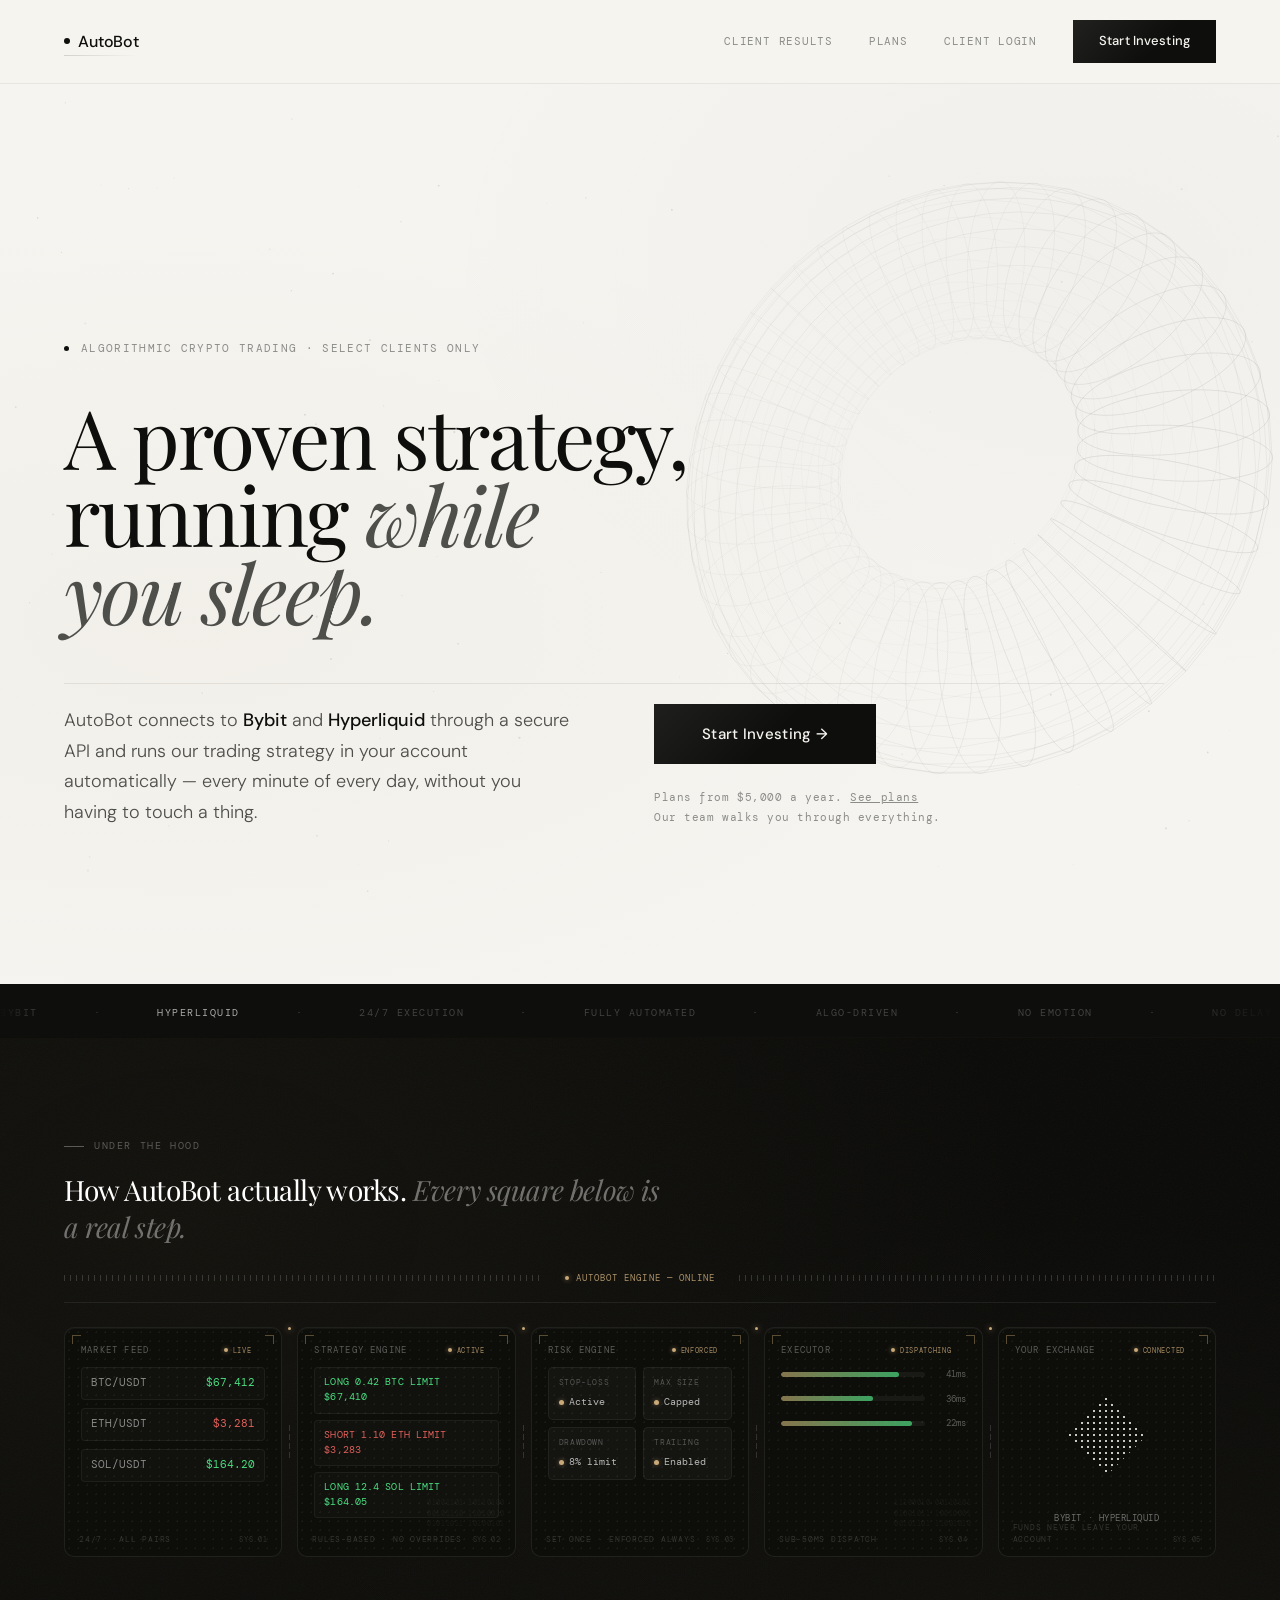
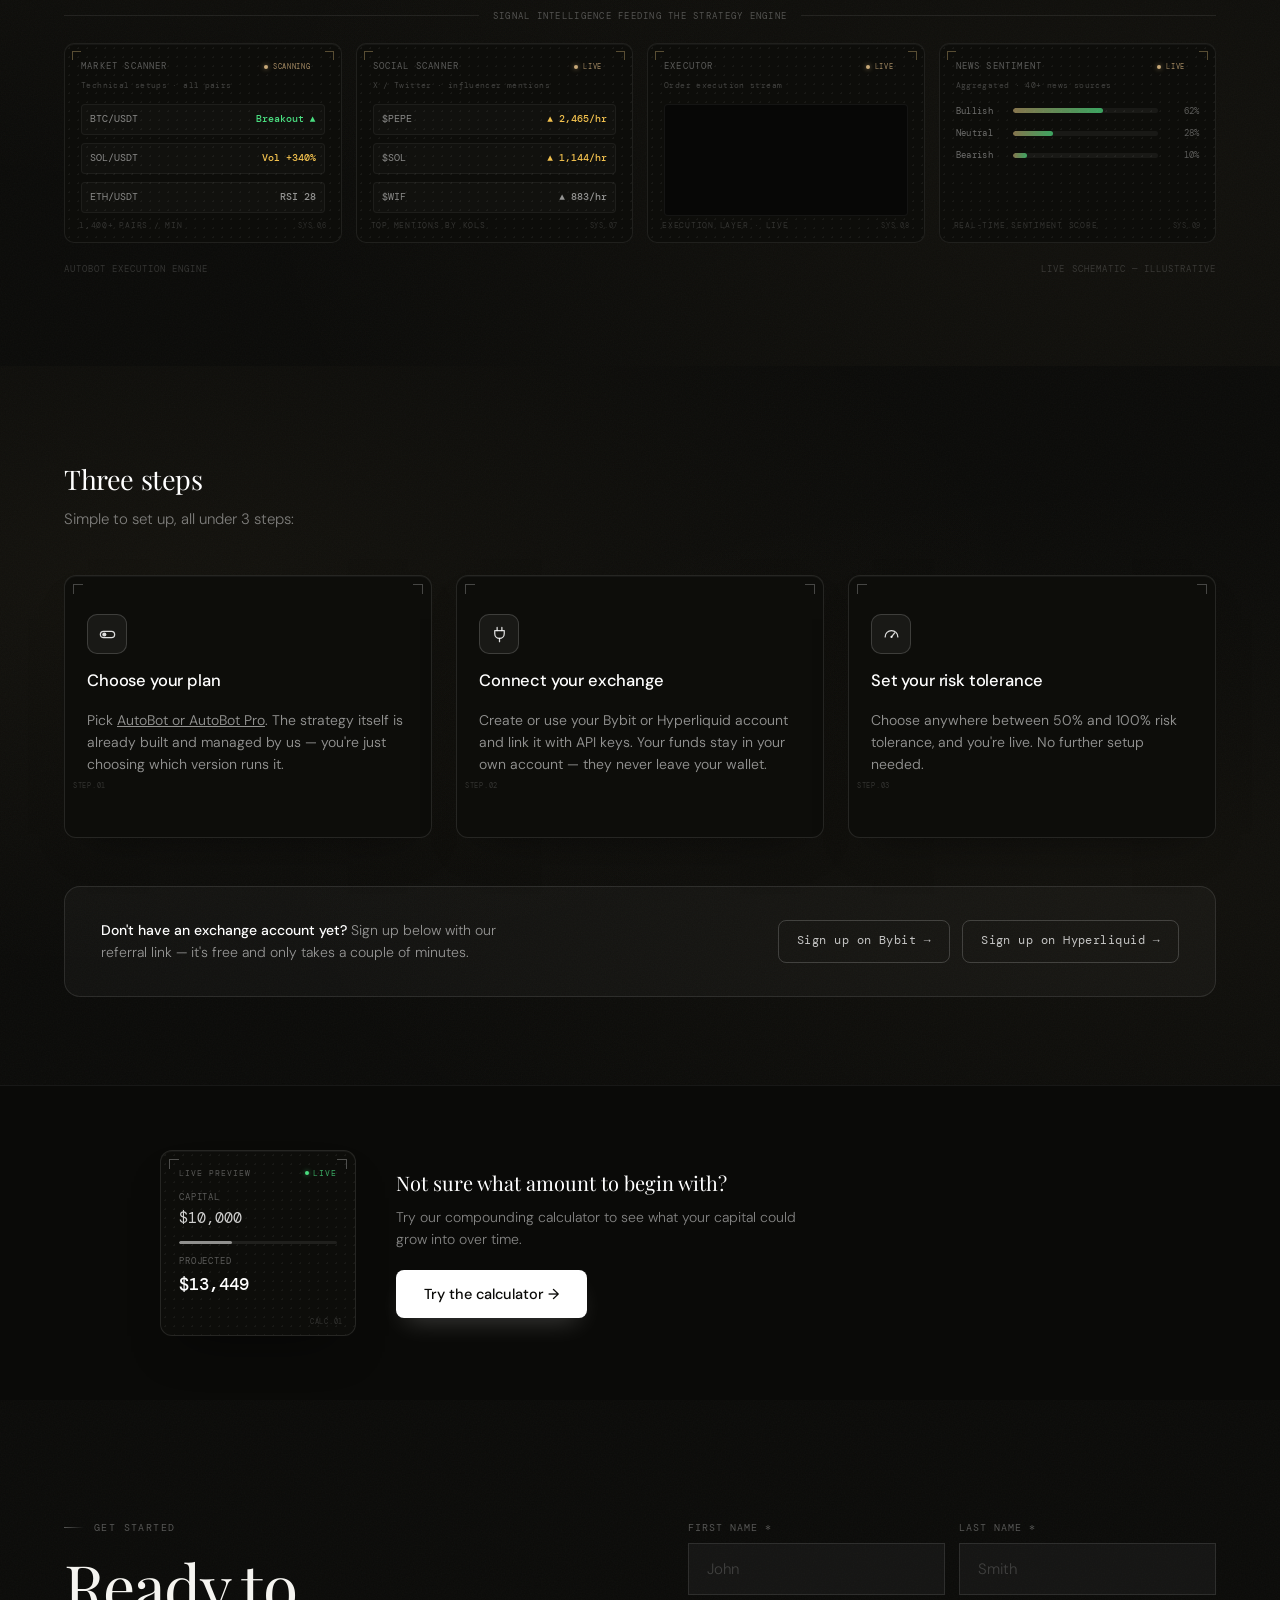
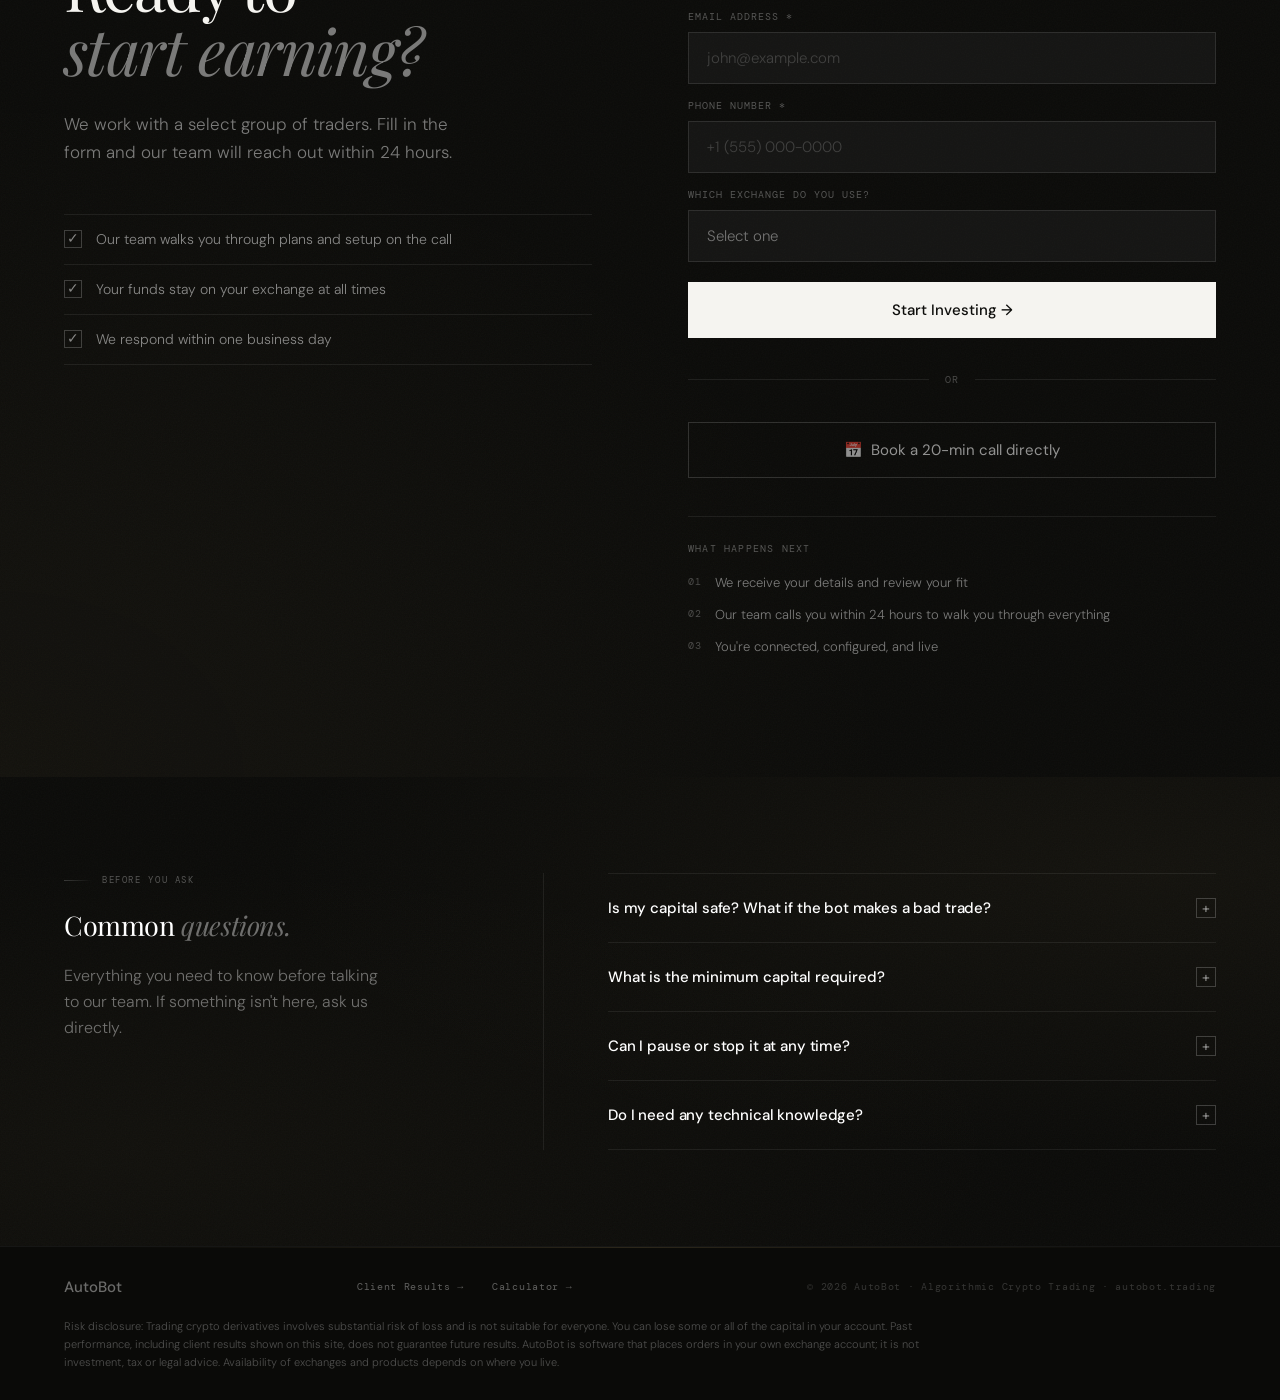
==== commit cb85aed8: "New Plans page; consistent menu; polish on Client Results - Plans (replaces Compare): two plan colum" ====
--- a/index.html
+++ b/index.html
@@ -746,7 +746,7 @@
   <a href="index.html" class="nav-logo">AutoBot</a>
   <div class="nav-right" id="nav-right">
     <a href="results.html" class="nav-link">Client results</a>
-    <a href="compare.html" class="nav-link">Compare</a>
+    <a href="plans.html" class="nav-link">Plans</a>
     <a href="login.html" class="nav-link">Client login</a>
     <a href="#contact" class="nav-cta">Start Investing</a>
   </div>
@@ -757,7 +757,7 @@
 <!-- Mobile menu -->
 <div class="mobile-menu" id="mobile-menu">
   <a href="results.html" class="mobile-link">Client results</a>
-  <a href="compare.html" class="mobile-link">Compare</a>
+  <a href="plans.html" class="mobile-link">Plans</a>
   <a href="login.html" class="mobile-link">Client login</a>
   <a href="#contact" class="mobile-link cta" onclick="closeMobileMenu()">Start Investing →</a>
 </div>
@@ -770,7 +770,7 @@
       <p class="hero-sub">AutoBot connects to <strong>Bybit</strong> and <strong>Hyperliquid</strong> through a secure API and runs our trading strategy in your account automatically — every minute of every day, without you having to touch a thing.</p>
       <div class="hero-right">
         <a href="#contact" class="btn-primary">Start Investing →</a>
-        <p class="hero-reassure">No pricing on this page.<br>Our team walks you through everything.</p>
+        <p class="hero-reassure">Plans from $5,000 a year. <a href="plans.html" style="color:inherit">See plans</a><br>Our team walks you through everything.</p>
       </div>
     </div>
   </div>
@@ -926,7 +926,7 @@
       <div class="step-dots"></div>
       <div class="step-icon"><svg viewBox="0 0 24 24" fill="none" stroke="currentColor" stroke-width="1.6" stroke-linecap="round" stroke-linejoin="round"><rect x="3" y="8" width="18" height="8" rx="4"/><circle cx="8" cy="12" r="2.6" fill="currentColor" stroke="none"/></svg></div>
       <h3>Choose your plan</h3>
-      <p>Pick AutoBot or AutoBot Pro. The strategy itself is already built and managed by us — you're just choosing which version runs it.</p>
+      <p>Pick <a href="plans.html" style="color:inherit">AutoBot or AutoBot Pro</a>. The strategy itself is already built and managed by us — you're just choosing which version runs it.</p>
       <div class="step-node-id">STEP.01</div>
     </div>
     <div class="step fade-up">
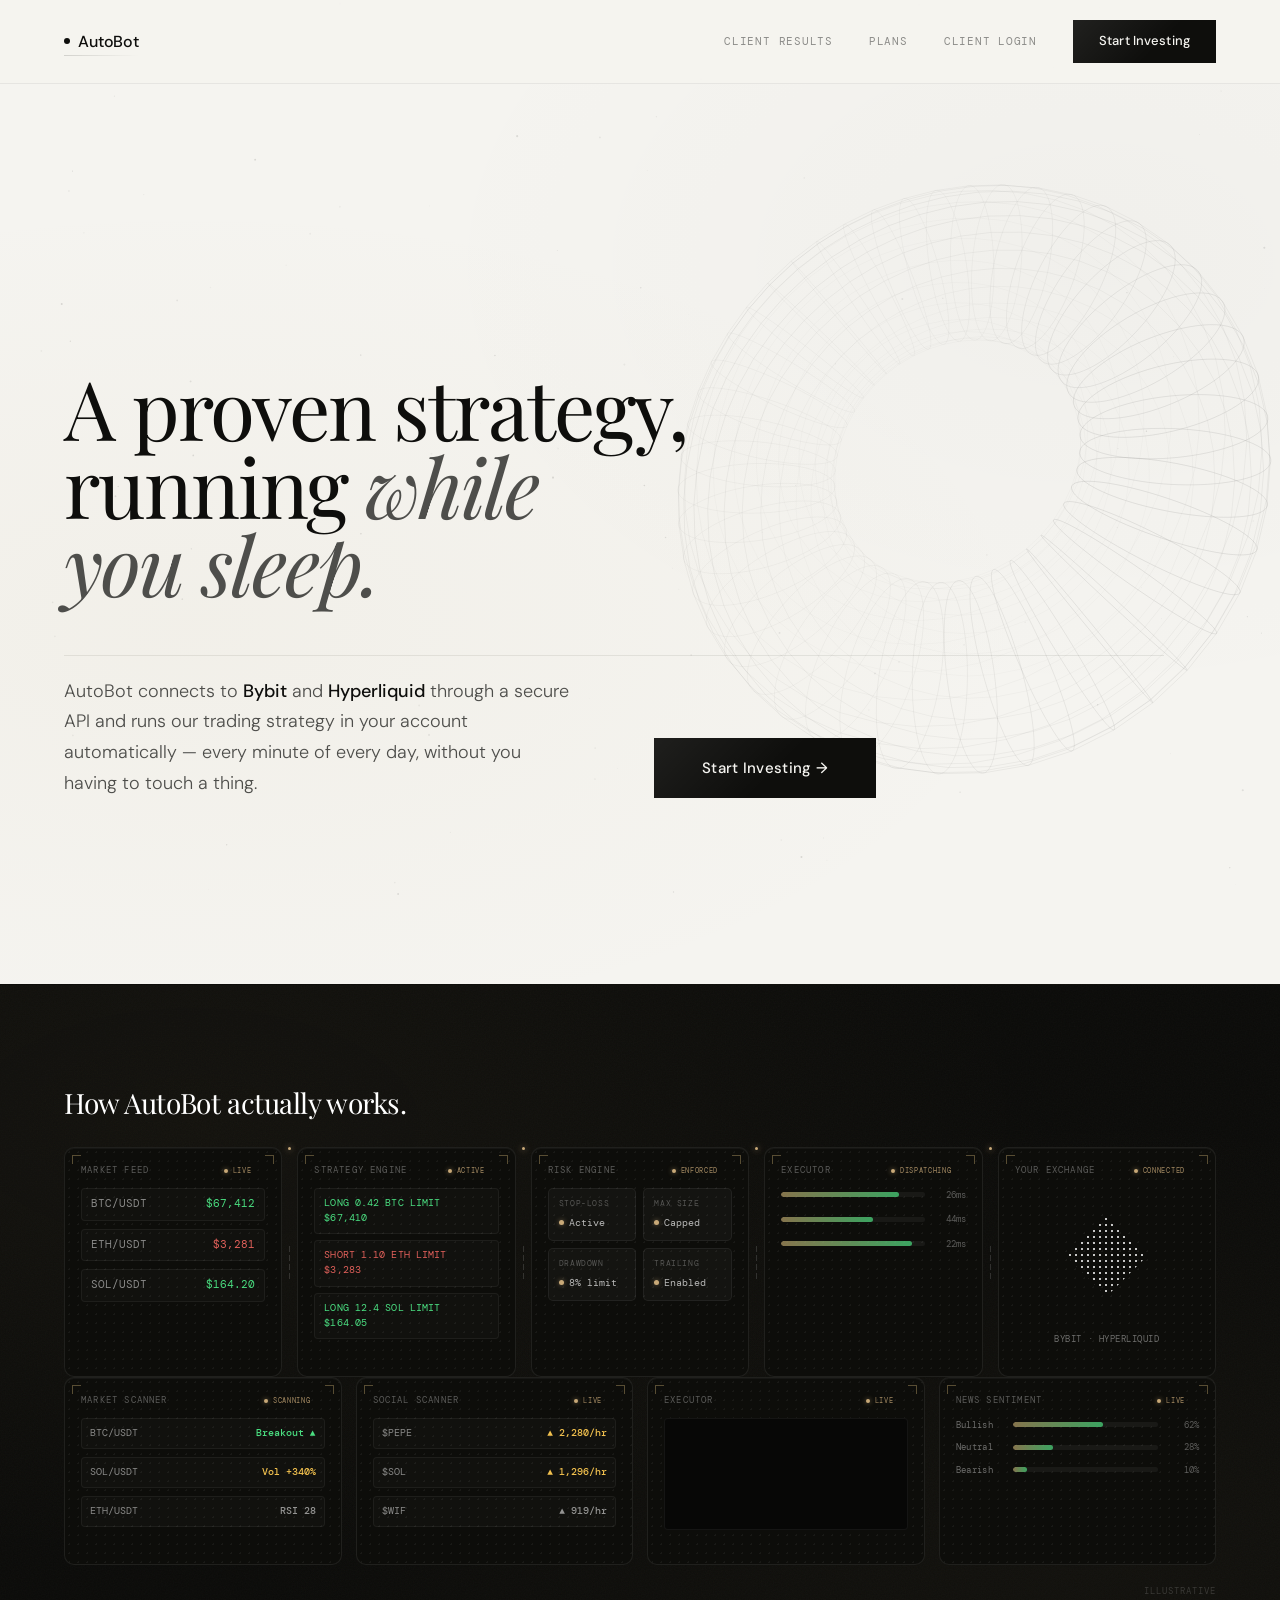
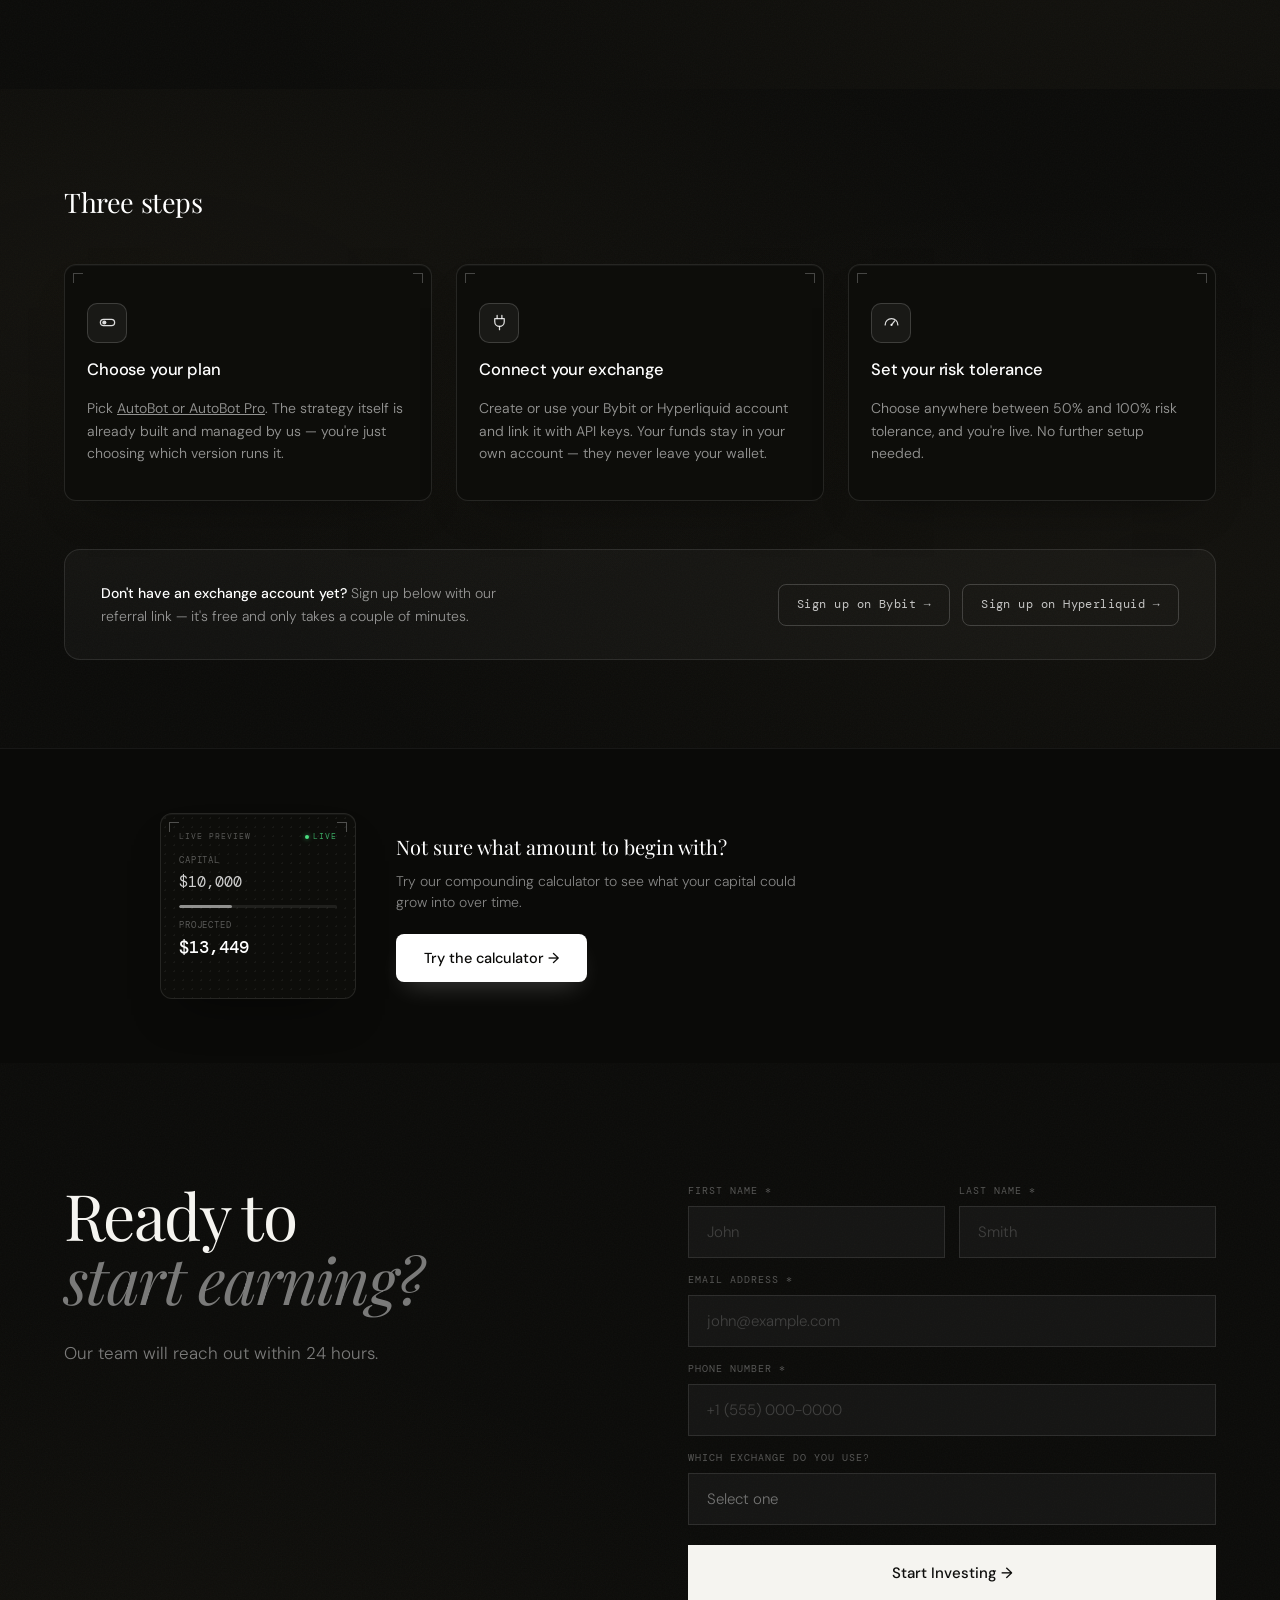
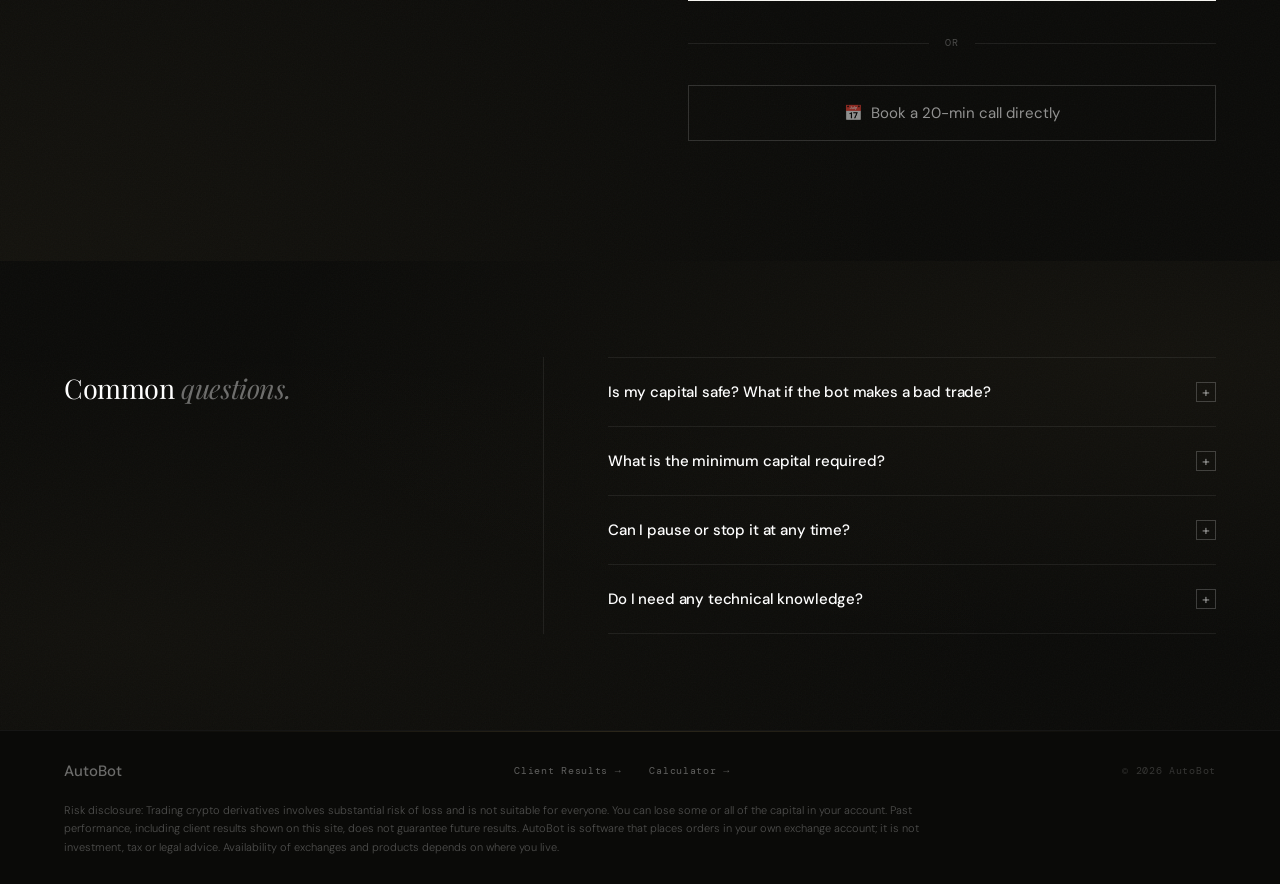
==== commit d2c60c92: "Cut taglines and helper text; move page builders and client data into the repo - Homepage, Results, " ====
--- a/index.html
+++ b/index.html
@@ -265,7 +265,7 @@
 .footer-link{font-family:'DM Mono',monospace;font-size:10px;letter-spacing:0.07em;color:rgba(255,255,255,0.35);text-decoration:none;transition:color 0.2s}
 .footer-link:hover{color:rgba(255,255,255,0.7)}
 footer{flex-wrap:wrap}
-.footer-risk{flex-basis:100%;margin:18px 0 0;max-width:880px;font-family:'DM Sans',sans-serif;font-size:11px;line-height:1.65;font-weight:300;color:rgba(255,255,255,0.28)}
+.footer-risk{flex:0 0 100%;margin:18px 0 0;max-width:none;box-sizing:border-box;padding-right:max(0px,calc(100% - 880px));font-family:'DM Sans',sans-serif;font-size:11px;line-height:1.65;font-weight:300;color:rgba(255,255,255,0.28)}
 .ticker-tape,.how,.engine,.faq,.contact,footer,nav{position:relative;z-index:3}
 /* ── ENGINE SCHEMATIC (circuit-style, dark) ── */
 .engine{
@@ -764,13 +764,11 @@
 
 <section class="hero">
   <div class="hero-content">
-    <div class="hero-eyebrow fade-up"><span class="eyebrow-dot"></span>Algorithmic crypto trading · Select clients only</div>
     <h1 class="fade-up">A proven strategy,<br>running <em>while<br>you sleep.</em></h1>
     <div class="hero-row fade-up">
       <p class="hero-sub">AutoBot connects to <strong>Bybit</strong> and <strong>Hyperliquid</strong> through a secure API and runs our trading strategy in your account automatically — every minute of every day, without you having to touch a thing.</p>
       <div class="hero-right">
         <a href="#contact" class="btn-primary">Start Investing →</a>
-        <p class="hero-reassure">Plans from $5,000 a year. <a href="plans.html" style="color:inherit">See plans</a><br>Our team walks you through everything.</p>
       </div>
     </div>
   </div>
@@ -778,22 +776,11 @@
 
 <canvas id="hero-3d" style="position:fixed;top:0;right:0;width:52%;height:100vh;pointer-events:none;z-index:1;transition:opacity 0.5s;"></canvas>
 
-<div class="ticker-tape">
-  <div class="ticker-inner">
-    <span class="hi">Bybit</span><span>·</span><span class="hi">Hyperliquid</span><span>·</span><span>24/7 Execution</span><span>·</span><span>Fully Automated</span><span>·</span><span>Algo-Driven</span><span>·</span><span>No Emotion</span><span>·</span><span>No Delay</span><span>·</span><span>Crypto Only</span><span>·</span><span class="hi">Bybit</span><span>·</span><span class="hi">Hyperliquid</span><span>·</span><span>24/7 Execution</span><span>·</span><span>Fully Automated</span><span>·</span><span>Algo-Driven</span><span>·</span><span>No Emotion</span><span>·</span><span>No Delay</span><span>·</span><span>Crypto Only</span><span>·</span>
-  </div>
-</div>
 
 <!-- ENGINE SCHEMATIC — circuit-style pipeline, inspired by dark trading-infra diagrams -->
 <section class="engine">
-  <div class="engine-eyebrow fade-up">Under the hood</div>
-  <div class="engine-title fade-up">How AutoBot actually works. <em>Every square below is a real step.</em><span class="engine-cursor"></span></div>
-
-  <div class="engine-tracebar fade-up">
-    <div class="engine-tracebar-ticks"></div>
-    <div class="engine-tracebar-status"><span class="engine-status-dot"></span>AutoBot Engine — Online</div>
-    <div class="engine-tracebar-ticks"></div>
-  </div>
+  <div class="engine-title fade-up">How AutoBot actually works.<span class="engine-cursor"></span></div>
+
 
   <div class="engine-row fade-up">
 
@@ -803,8 +790,6 @@
       <div class="ef-row"><span class="ef-pair">BTC/USDT</span><span class="ef-price up" id="ef-btc">$67,412</span></div>
       <div class="ef-row"><span class="ef-pair">ETH/USDT</span><span class="ef-price down" id="ef-eth">$3,281</span></div>
       <div class="ef-row"><span class="ef-pair">SOL/USDT</span><span class="ef-price up" id="ef-sol">$164.20</span></div>
-      <div class="engine-panel-cap">24/7 · ALL PAIRS</div>
-      <div class="engine-node-id">SYS.01</div>
     </div>
 
     <div class="engine-connector"><span class="engine-connector-dot"></span><span class="engine-tick"></span><span class="engine-tick"></span><span class="engine-tick"></span><span class="engine-tick"></span></div>
@@ -817,9 +802,6 @@
         <div class="eo-row sell">SHORT 1.10 ETH LIMIT $3,283</div>
         <div class="eo-row buy">LONG 12.4 SOL LIMIT $164.05</div>
       </div>
-      <div class="engine-binary">01001101 10110100&#10;00101110 11010010&#10;01011011 10100101</div>
-      <div class="engine-panel-cap">RULES-BASED · NO OVERRIDES</div>
-      <div class="engine-node-id">SYS.02</div>
     </div>
 
     <div class="engine-connector"><span class="engine-connector-dot" style="animation-delay:0.4s;"></span><span class="engine-tick"></span><span class="engine-tick"></span><span class="engine-tick"></span><span class="engine-tick"></span></div>
@@ -833,8 +815,6 @@
         <div class="er-chip"><span class="er-chip-label">Drawdown</span><span class="er-chip-val"><span class="er-dot"></span>8% limit</span></div>
         <div class="er-chip"><span class="er-chip-label">Trailing</span><span class="er-chip-val"><span class="er-dot"></span>Enabled</span></div>
       </div>
-      <div class="engine-panel-cap">SET ONCE · ENFORCED ALWAYS</div>
-      <div class="engine-node-id">SYS.03</div>
     </div>
 
     <div class="engine-connector"><span class="engine-connector-dot" style="animation-delay:0.8s;"></span><span class="engine-tick"></span><span class="engine-tick"></span><span class="engine-tick"></span><span class="engine-tick"></span></div>
@@ -847,9 +827,6 @@
         <div class="ex-bar-row"><div class="ex-bar"><div class="ex-bar-fill" style="width:64%"></div></div><span class="ex-ms" id="ex-ms-2">41ms</span></div>
         <div class="ex-bar-row"><div class="ex-bar"><div class="ex-bar-fill" style="width:91%"></div></div><span class="ex-ms" id="ex-ms-3">29ms</span></div>
       </div>
-      <div class="engine-binary">11100010 00110101&#10;01001011 10010001&#10;00101101 11001010</div>
-      <div class="engine-panel-cap">SUB-50MS DISPATCH</div>
-      <div class="engine-node-id">SYS.04</div>
     </div>
 
     <div class="engine-connector"><span class="engine-connector-dot" style="animation-delay:1.2s;"></span><span class="engine-tick"></span><span class="engine-tick"></span><span class="engine-tick"></span><span class="engine-tick"></span></div>
@@ -859,67 +836,51 @@
       <div class="engine-panel-label"><span>Your Exchange</span><span class="engine-status"><span class="engine-status-dot"></span>Connected</span></div>
       <div class="engine-mark-wrap"><div class="engine-mark"></div></div>
       <div class="engine-exch-list">BYBIT · HYPERLIQUID</div>
-      <div class="engine-panel-cap">FUNDS NEVER LEAVE YOUR ACCOUNT</div>
-      <div class="engine-node-id">SYS.05</div>
     </div>
 
   </div>
 
-  <div class="engine-subrow-label fade-up">Signal intelligence feeding the Strategy Engine</div>
 
   <div class="engine-row2 fade-up">
 
     <div class="engine-panel compact" style="--pd:0.6s;">
       <div class="engine-panel-dots"></div>
       <div class="engine-panel-label"><span>Market Scanner</span><span class="engine-status"><span class="engine-status-dot"></span>Scanning</span></div>
-      <div class="engine-panel-sub">Technical setups · all pairs</div>
       <div class="sig-row"><span class="sig-label">BTC/USDT</span><span class="sig-val up" id="ms-1">Breakout ▲</span></div>
       <div class="sig-row"><span class="sig-label">SOL/USDT</span><span class="sig-val hot" id="ms-2">Vol +340%</span></div>
       <div class="sig-row"><span class="sig-label">ETH/USDT</span><span class="sig-val" id="ms-3">RSI 28</span></div>
-      <div class="engine-panel-cap">1,400+ PAIRS / MIN</div>
-      <div class="engine-node-id">SYS.06</div>
     </div>
 
     <div class="engine-panel compact" style="--pd:2.6s;">
       <div class="engine-panel-dots"></div>
       <div class="engine-panel-label"><span>Social Scanner</span><span class="engine-status"><span class="engine-status-dot"></span>Live</span></div>
-      <div class="engine-panel-sub">X / Twitter · influencer mentions</div>
       <div class="sig-row"><span class="sig-label">$PEPE</span><span class="sig-val hot" id="soc-1">▲ 2,340/hr</span></div>
       <div class="sig-row"><span class="sig-label">$SOL</span><span class="sig-val hot" id="soc-2">▲ 1,180/hr</span></div>
       <div class="sig-row"><span class="sig-label">$WIF</span><span class="sig-val" id="soc-3">▲ 890/hr</span></div>
-      <div class="engine-panel-cap">TOP MENTIONS BY KOLS</div>
-      <div class="engine-node-id">SYS.07</div>
     </div>
 
     <div class="engine-panel compact" style="--pd:4.6s;">
       <div class="engine-panel-dots"></div>
       <div class="engine-panel-label"><span>Executor</span><span class="engine-status"><span class="engine-status-dot"></span>Live</span></div>
-      <div class="engine-panel-sub">Order execution stream</div>
       <canvas id="matrix-canvas" class="matrix-canvas"></canvas>
-      <div class="engine-panel-cap">EXECUTION LAYER · LIVE</div>
-      <div class="engine-node-id">SYS.08</div>
     </div>
 
     <div class="engine-panel compact" style="--pd:6.6s;">
       <div class="engine-panel-dots"></div>
       <div class="engine-panel-label"><span>News Sentiment</span><span class="engine-status"><span class="engine-status-dot"></span>Live</span></div>
-      <div class="engine-panel-sub">Aggregated · 40+ news sources</div>
       <div class="ns-row"><span class="ns-label">Bullish</span><div class="ex-bar"><div class="ex-bar-fill" id="ns-bull-fill" style="width:62%"></div></div><span class="ex-ms" id="ns-bull-val">62%</span></div>
       <div class="ns-row"><span class="ns-label">Neutral</span><div class="ex-bar"><div class="ex-bar-fill" id="ns-neu-fill" style="width:28%"></div></div><span class="ex-ms" id="ns-neu-val">28%</span></div>
       <div class="ns-row"><span class="ns-label">Bearish</span><div class="ex-bar"><div class="ex-bar-fill" id="ns-bear-fill" style="width:10%"></div></div><span class="ex-ms" id="ns-bear-val">10%</span></div>
-      <div class="engine-panel-cap">REAL-TIME SENTIMENT SCORE</div>
-      <div class="engine-node-id">SYS.09</div>
     </div>
 
   </div>
 
-  <div class="engine-caption"><span>AutoBot Execution Engine</span><span>Live schematic — illustrative</span></div>
+  <div class="engine-caption"><span></span><span>Illustrative</span></div>
 </section>
 
 <div class="how" id="how">
   <div class="how-intro">
     <h2 class="section-h2 fade-up">Three steps</h2>
-    <p class="how-steps-intro fade-up">Simple to set up, all under 3 steps:</p>
   </div>
   <div class="steps">
     <div class="step fade-up">
@@ -927,21 +888,18 @@
       <div class="step-icon"><svg viewBox="0 0 24 24" fill="none" stroke="currentColor" stroke-width="1.6" stroke-linecap="round" stroke-linejoin="round"><rect x="3" y="8" width="18" height="8" rx="4"/><circle cx="8" cy="12" r="2.6" fill="currentColor" stroke="none"/></svg></div>
       <h3>Choose your plan</h3>
       <p>Pick <a href="plans.html" style="color:inherit">AutoBot or AutoBot Pro</a>. The strategy itself is already built and managed by us — you're just choosing which version runs it.</p>
-      <div class="step-node-id">STEP.01</div>
     </div>
     <div class="step fade-up">
       <div class="step-dots"></div>
       <div class="step-icon"><svg viewBox="0 0 24 24" fill="none" stroke="currentColor" stroke-width="1.6" stroke-linecap="round" stroke-linejoin="round"><path d="M9 7V3M15 7V3"/><path d="M6 7h12v4a6 6 0 01-12 0V7z"/><path d="M12 17v4"/></svg></div>
       <h3>Connect your exchange</h3>
       <p>Create or use your Bybit or Hyperliquid account and link it with API keys. Your funds stay in your own account — they never leave your wallet.</p>
-      <div class="step-node-id">STEP.02</div>
     </div>
     <div class="step fade-up">
       <div class="step-dots"></div>
       <div class="step-icon"><svg viewBox="0 0 24 24" fill="none" stroke="currentColor" stroke-width="1.6" stroke-linecap="round" stroke-linejoin="round"><path d="M4 15a8 8 0 0116 0"/><path d="M12 15l4-5"/><circle cx="12" cy="15" r="1.4" fill="currentColor" stroke="none"/></svg></div>
       <h3>Set your risk tolerance</h3>
       <p>Choose anywhere between 50% and 100% risk tolerance, and you're live. No further setup needed.</p>
-      <div class="step-node-id">STEP.03</div>
     </div>
   </div>
   <div class="how-signup">
@@ -962,7 +920,6 @@
       <div class="ctp-row"><span class="ctp-label">Capital</span><span class="ctp-value" id="ctp-capital">$10,000</span></div>
       <div class="ctp-slider"><div class="ctp-slider-fill" id="ctp-slider-fill"></div></div>
       <div class="ctp-row"><span class="ctp-label">Projected</span><span class="ctp-value big" id="ctp-projected">$10,000</span></div>
-      <div class="ctp-node-id">CALC.01</div>
     </div>
     <div class="calc-teaser-body">
       <div class="calc-teaser-heading">Not sure what amount to begin with?</div>
@@ -975,9 +932,7 @@
 <div class="calc-overlay" id="calc-overlay" onclick="if(event.target===this) closeCalculator()">
   <div class="calc-modal">
     <button class="calc-modal-close" onclick="closeCalculator()" aria-label="Close">✕</button>
-    <div class="calc-modal-eyebrow">Illustrative tool</div>
     <div class="calc-modal-title">Compound return calculator</div>
-    <div class="calc-modal-sub">Not a projection or promise — just the math of compounding at a hypothetical fixed rate.</div>
 
     <div class="calc-field">
       <label>Starting capital ($)</label>
@@ -1004,14 +959,8 @@
 
 <section class="contact" id="contact">
   <div class="contact-left">
-    <div class="contact-label">Get started</div>
     <h2>Ready to<br><em>start earning?</em></h2>
-    <p class="contact-sub">We work with a select group of traders. Fill in the form and our team will reach out within 24 hours.</p>
-    <div class="contact-guarantees">
-      <div class="guarantee-item"><span class="g-check">✓</span><span>Our team walks you through plans and setup on the call</span></div>
-      <div class="guarantee-item"><span class="g-check">✓</span><span>Your funds stay on your exchange at all times</span></div>
-      <div class="guarantee-item"><span class="g-check">✓</span><span>We respond within one business day</span></div>
-    </div>
+    <p class="contact-sub">Our team will reach out within 24 hours.</p>
   </div>
   <div>
     <div class="contact-form">
@@ -1030,33 +979,14 @@
       </form>
       <div class="contact-or"><div class="contact-or-line"></div><span class="contact-or-text">or</span><div class="contact-or-line"></div></div>
       <a class="btn-calendar" style="text-decoration:none;line-height:normal;box-sizing:border-box;justify-content:center" href="mailto:autobottradingai@gmail.com?subject=Book%20a%2020-min%20call&amp;body=Hi%20AutoBot%20team%2C%0A%0AI%27d%20like%20to%20book%20a%2020-minute%20call.%0A%0AName%3A%20%0APhone%3A%20%0ABest%20days%2Ftimes%20(ET)%3A%20%0AExchange%20(Bybit%20%2F%20Hyperliquid%20%2F%20none%20yet)%3A%20%0A">📅 &nbsp;Book a 20-min call directly</a>
-      <div class="what-next">
-        <div class="what-next-label">What happens next</div>
-        <div class="what-next-steps">
-          <div class="what-next-step">
-            <span class="wn-num">01</span>
-            <span class="wn-text">We receive your details and review your fit</span>
-          </div>
-          <div class="what-next-step">
-            <span class="wn-num">02</span>
-            <span class="wn-text">Our team calls you within 24 hours to walk you through everything</span>
-          </div>
-          <div class="what-next-step">
-            <span class="wn-num">03</span>
-            <span class="wn-text">You're connected, configured, and live</span>
-          </div>
-        </div>
-      </div>
     </div>
   </div>
 </section>
 
 <section class="faq">
   <div class="faq-left fade-up">
-    <div class="mono-label">Before you ask</div>
     <h2 class="section-h2">Common <em style="font-style:italic;color:rgba(255,255,255,0.4)">questions.</em></h2>
-    <p>Everything you need to know before talking to our team. If something isn't here, ask us directly.</p>
-  </div>
+      </div>
   <div class="faq-right">
     <div class="faq-item fade-up"><div class="faq-q" onclick="toggleFaq(this)">Is my capital safe? What if the bot makes a bad trade?<span class="faq-icon">+</span></div><div class="faq-a">AutoBot runs a rules-based strategy built and managed by our team — it doesn't improvise. You choose your risk level, and stop-losses, position size limits and drawdown limits are enforced automatically on every trade. The bot cannot access or withdraw your funds — it only places orders. Your capital stays on Bybit or Hyperliquid at all times.</div></div>
     <div class="faq-item fade-up"><div class="faq-q" onclick="toggleFaq(this)">What is the minimum capital required?<span class="faq-icon">+</span></div><div class="faq-a">There's no hard minimum set by AutoBot. In practice, most clients start with $5,000–$10,000 to allow meaningful position sizing. Our team will help you understand what makes sense for your specific strategy on the onboarding call.</div></div>
@@ -1071,7 +1001,7 @@
     <a href="results.html" class="footer-link">Client Results →</a>
     <a href="#calculator" class="footer-link" onclick="openCalculator();return false;">Calculator →</a>
   </div>
-  <span class="footer-copy">© 2026 AutoBot · Algorithmic Crypto Trading · autobot.trading</span>
+  <span class="footer-copy">© 2026 AutoBot</span>
   <p class="footer-risk">Risk disclosure: Trading crypto derivatives involves substantial risk of loss and is not suitable for everyone. You can lose some or all of the capital in your account. Past performance, including client results shown on this site, does not guarantee future results. AutoBot is software that places orders in your own exchange account; it is not investment, tax or legal advice. Availability of exchanges and products depends on where you live.</p>
 </footer>
 
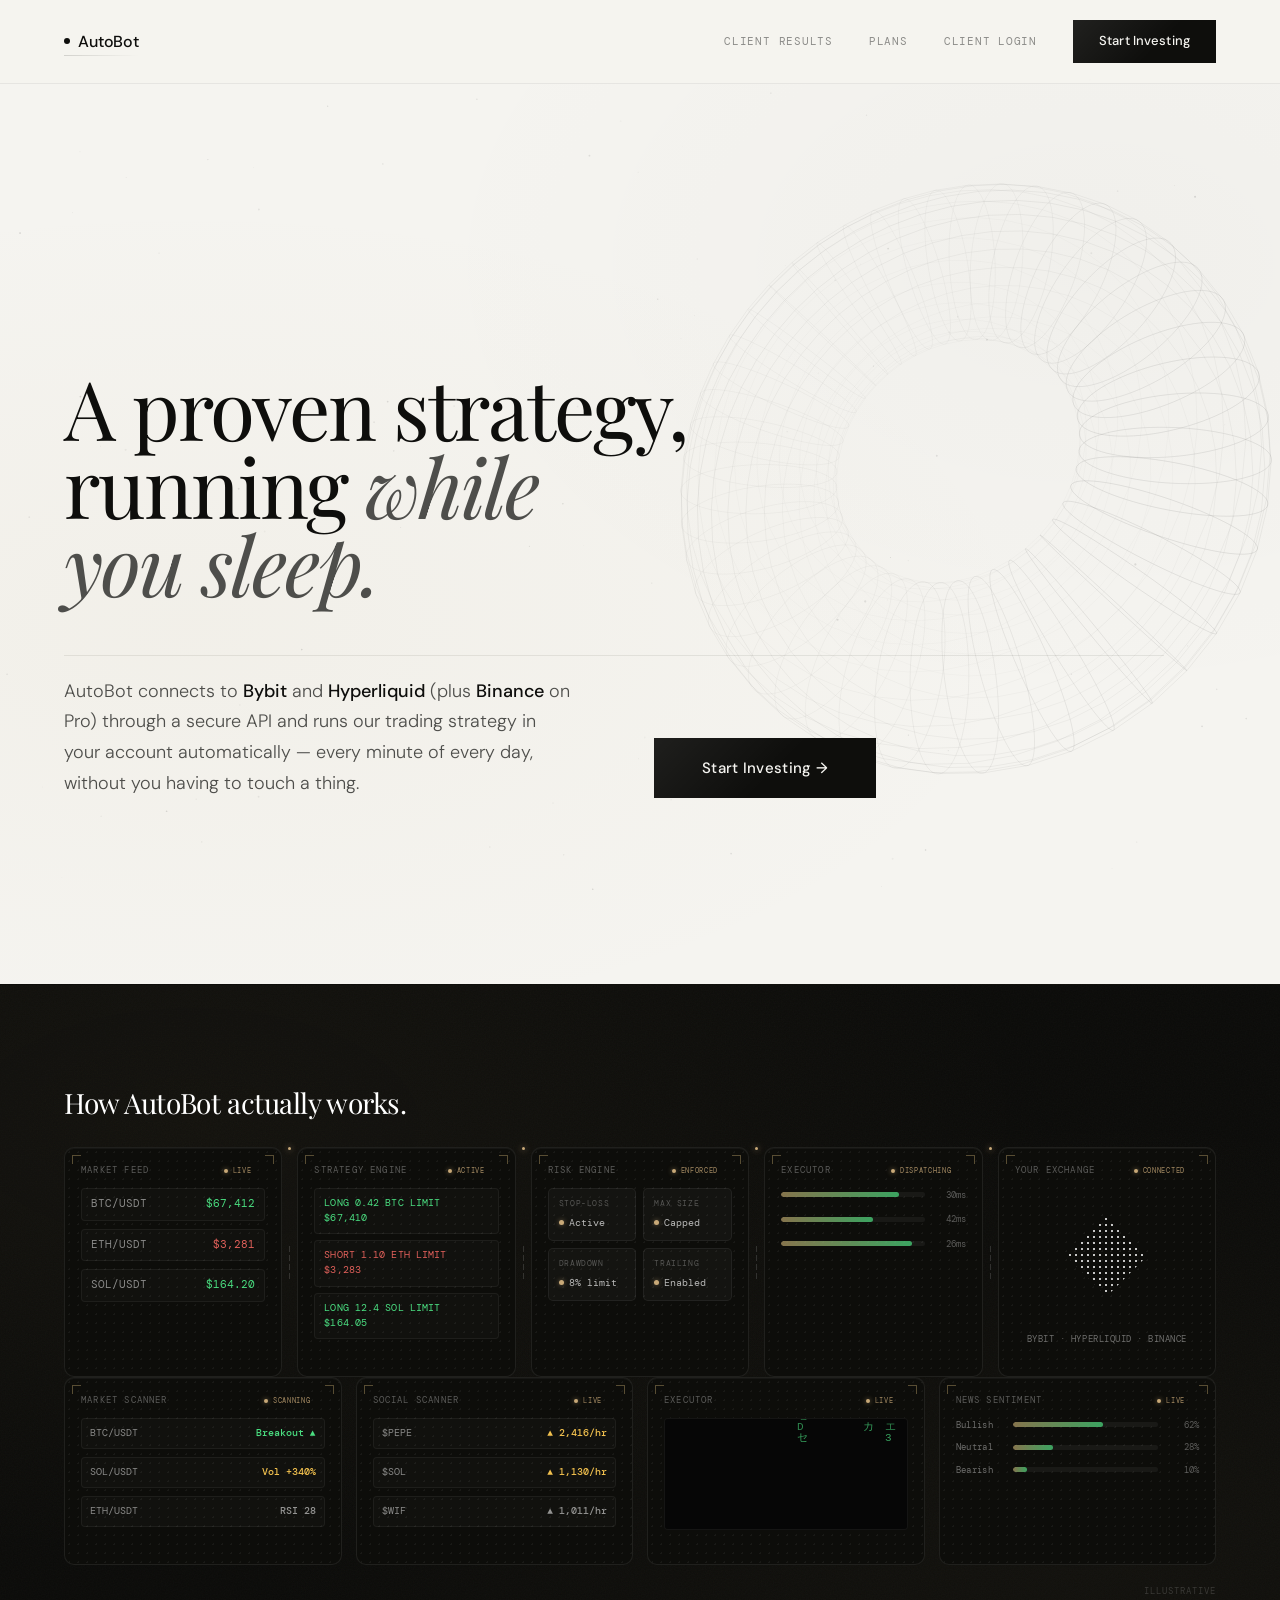
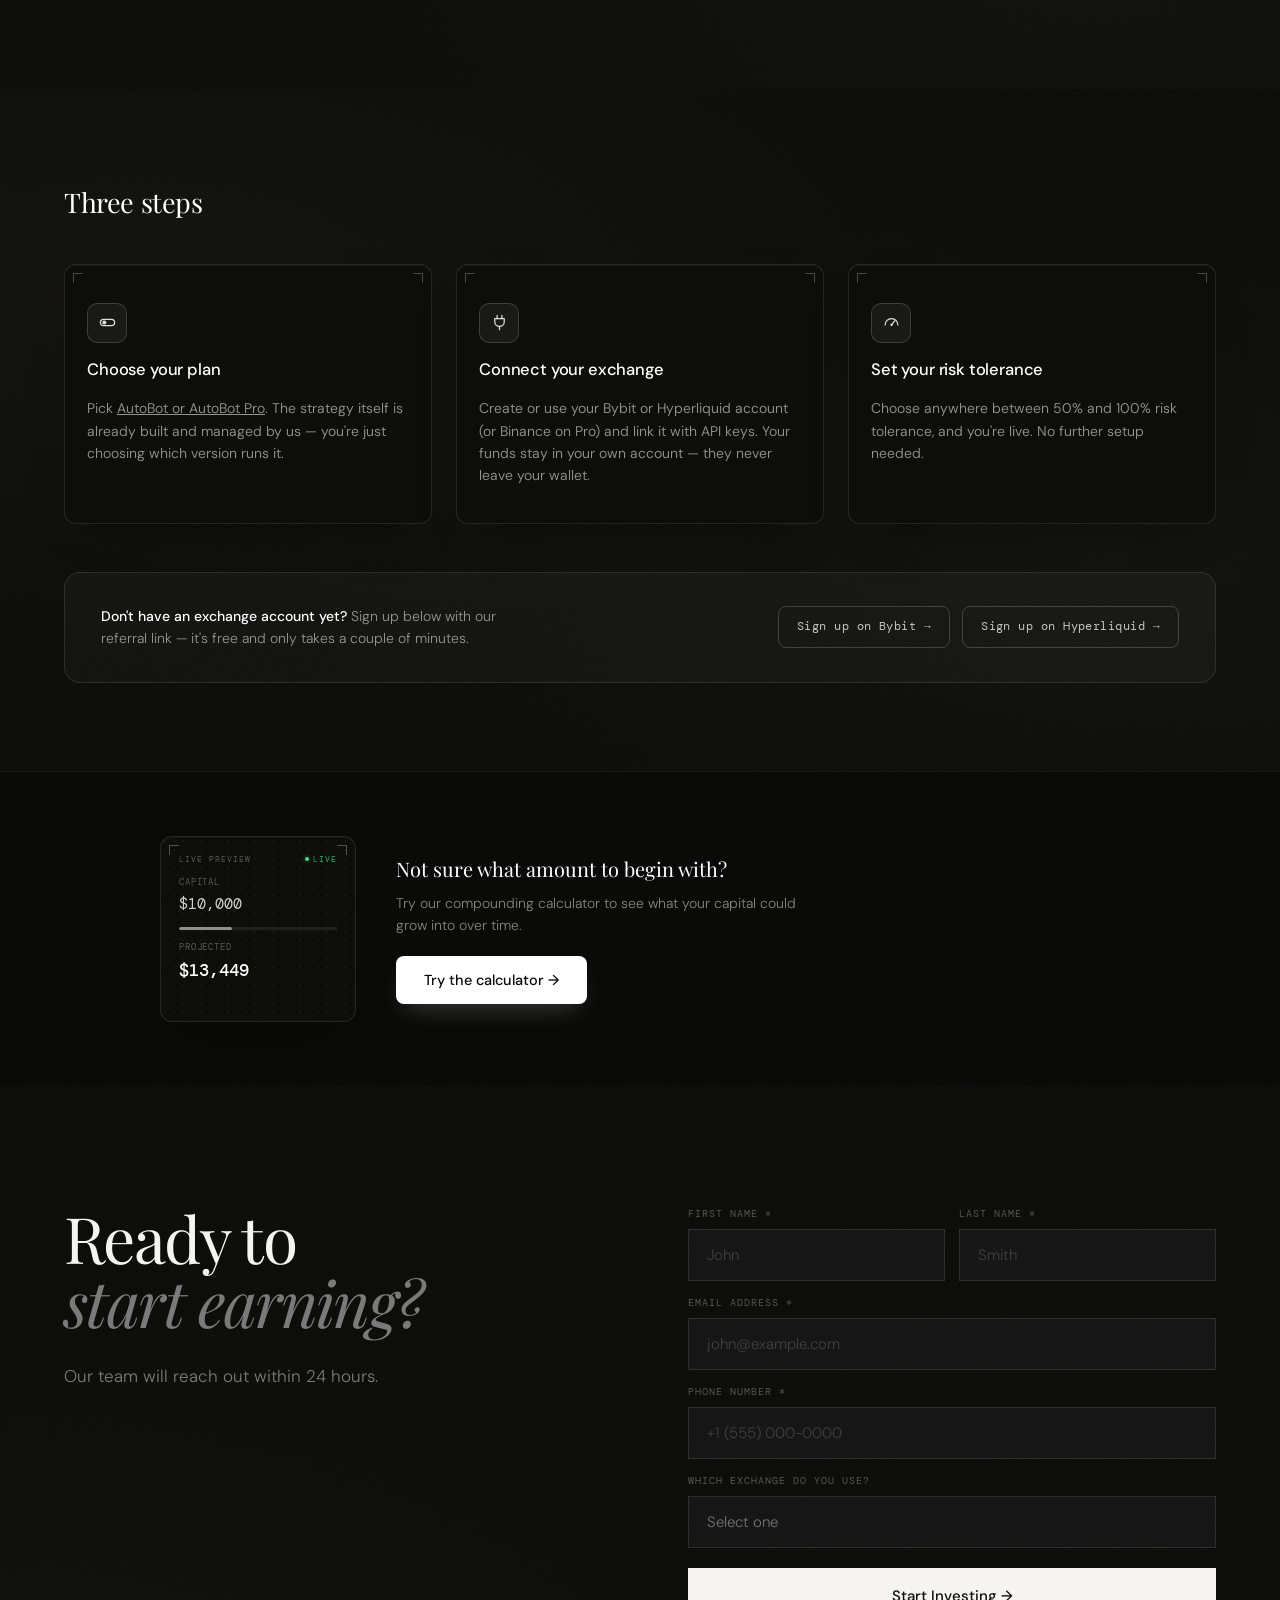
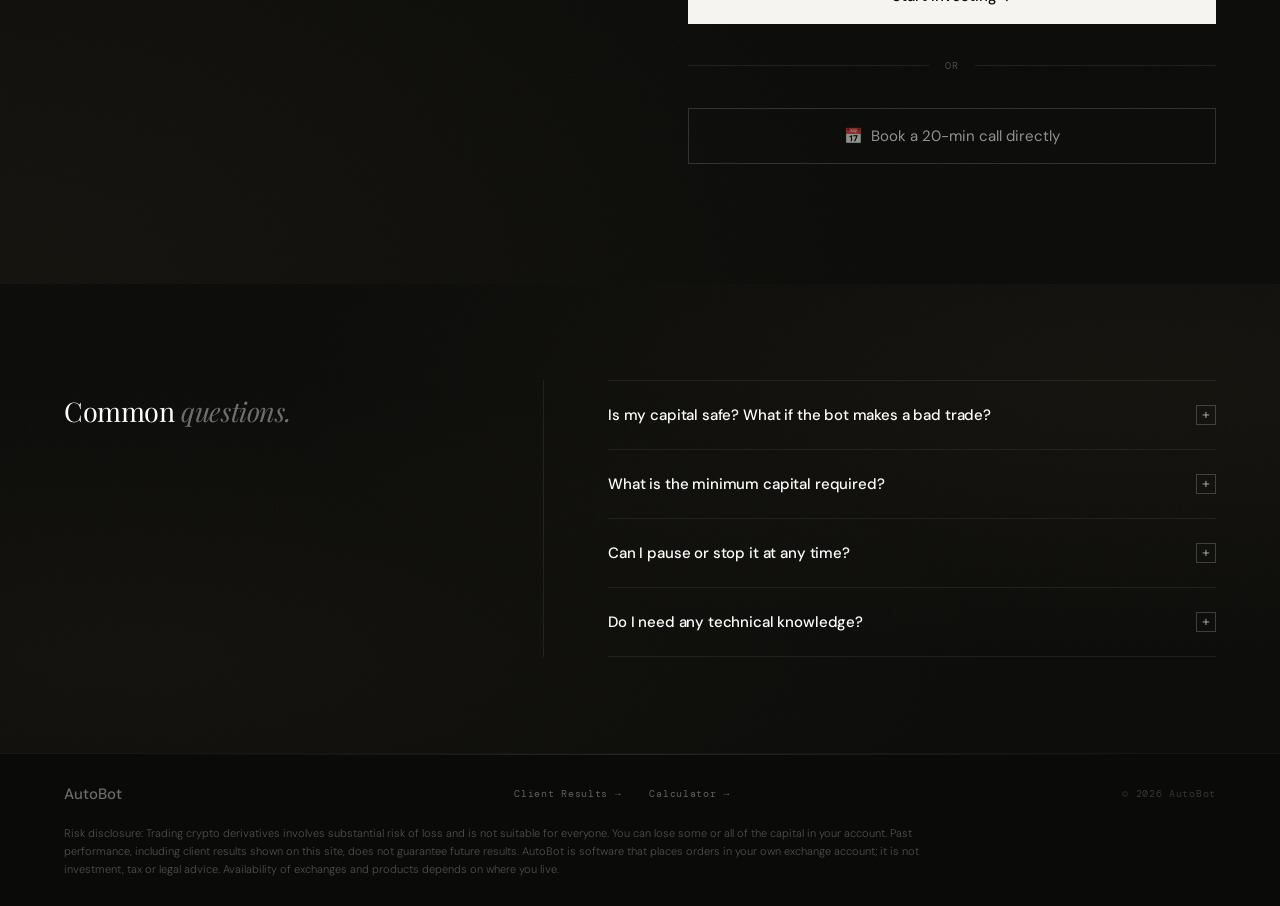
==== commit c289716b: "Homepage: Binance as a Pro-only exchange; neutral exchange wording in FAQ; lead form option Co-Autho" ====
--- a/index.html
+++ b/index.html
@@ -5,7 +5,7 @@
 <meta name="viewport" content="width=device-width, initial-scale=1.0">
 <meta name="format-detection" content="telephone=no">
 <title>AutoBot — Algorithmic Crypto Trading</title>
-<meta name="description" content="AutoBot runs our proven crypto trading strategy automatically, 24/7, directly inside your own Bybit or Hyperliquid account. Your funds never leave your exchange. Real client results, no profit-sharing — just one flat annual fee.">
+<meta name="description" content="AutoBot runs our proven crypto trading strategy automatically, 24/7, directly inside your own Bybit or Hyperliquid account, or Binance on AutoBot Pro. Your funds never leave your exchange. Real client results, no profit-sharing — just one flat annual fee.">
 <meta property="og:type" content="website">
 <meta property="og:site_name" content="AutoBot">
 <meta property="og:title" content="AutoBot — Algorithmic Crypto Trading">
@@ -766,7 +766,7 @@
   <div class="hero-content">
     <h1 class="fade-up">A proven strategy,<br>running <em>while<br>you sleep.</em></h1>
     <div class="hero-row fade-up">
-      <p class="hero-sub">AutoBot connects to <strong>Bybit</strong> and <strong>Hyperliquid</strong> through a secure API and runs our trading strategy in your account automatically — every minute of every day, without you having to touch a thing.</p>
+      <p class="hero-sub">AutoBot connects to <strong>Bybit</strong> and <strong>Hyperliquid</strong> (plus <strong>Binance</strong> on Pro) through a secure API and runs our trading strategy in your account automatically — every minute of every day, without you having to touch a thing.</p>
       <div class="hero-right">
         <a href="#contact" class="btn-primary">Start Investing →</a>
       </div>
@@ -835,7 +835,7 @@
       <div class="engine-panel-dots"></div>
       <div class="engine-panel-label"><span>Your Exchange</span><span class="engine-status"><span class="engine-status-dot"></span>Connected</span></div>
       <div class="engine-mark-wrap"><div class="engine-mark"></div></div>
-      <div class="engine-exch-list">BYBIT · HYPERLIQUID</div>
+      <div class="engine-exch-list">BYBIT · HYPERLIQUID · BINANCE</div>
     </div>
 
   </div>
@@ -893,7 +893,7 @@
       <div class="step-dots"></div>
       <div class="step-icon"><svg viewBox="0 0 24 24" fill="none" stroke="currentColor" stroke-width="1.6" stroke-linecap="round" stroke-linejoin="round"><path d="M9 7V3M15 7V3"/><path d="M6 7h12v4a6 6 0 01-12 0V7z"/><path d="M12 17v4"/></svg></div>
       <h3>Connect your exchange</h3>
-      <p>Create or use your Bybit or Hyperliquid account and link it with API keys. Your funds stay in your own account — they never leave your wallet.</p>
+      <p>Create or use your Bybit or Hyperliquid account (or Binance on Pro) and link it with API keys. Your funds stay in your own account — they never leave your wallet.</p>
     </div>
     <div class="step fade-up">
       <div class="step-dots"></div>
@@ -973,12 +973,12 @@
       </div>
       <div class="form-field"><label for="lead-email">Email address *</label><input id="lead-email" name="email" type="email" placeholder="john@example.com" autocomplete="email" required></div>
       <div class="form-field"><label for="lead-phone">Phone number *</label><input id="lead-phone" name="phone" type="tel" placeholder="+1 (555) 000-0000" autocomplete="tel" required></div>
-      <div class="form-field"><label for="lead-exchange">Which exchange do you use?</label><select id="lead-exchange" name="exchange"><option value="" disabled selected>Select one</option><option>Bybit</option><option>Hyperliquid</option><option>Both</option><option>Neither — just getting started</option></select></div>
+      <div class="form-field"><label for="lead-exchange">Which exchange do you use?</label><select id="lead-exchange" name="exchange"><option value="" disabled selected>Select one</option><option>Bybit</option><option>Hyperliquid</option><option>Binance</option><option>More than one</option><option>Neither — just getting started</option></select></div>
       <button type="submit" class="form-submit">Start Investing →</button>
       <p class="form-status" role="status" aria-live="polite" hidden style="font-family:'DM Mono',monospace;font-size:12px;letter-spacing:0.04em;line-height:1.6;color:rgba(255,255,255,0.6);margin:0"></p>
       </form>
       <div class="contact-or"><div class="contact-or-line"></div><span class="contact-or-text">or</span><div class="contact-or-line"></div></div>
-      <a class="btn-calendar" style="text-decoration:none;line-height:normal;box-sizing:border-box;justify-content:center" href="mailto:autobottradingai@gmail.com?subject=Book%20a%2020-min%20call&amp;body=Hi%20AutoBot%20team%2C%0A%0AI%27d%20like%20to%20book%20a%2020-minute%20call.%0A%0AName%3A%20%0APhone%3A%20%0ABest%20days%2Ftimes%20(ET)%3A%20%0AExchange%20(Bybit%20%2F%20Hyperliquid%20%2F%20none%20yet)%3A%20%0A">📅 &nbsp;Book a 20-min call directly</a>
+      <a class="btn-calendar" style="text-decoration:none;line-height:normal;box-sizing:border-box;justify-content:center" href="mailto:autobottradingai@gmail.com?subject=Book%20a%2020-min%20call&amp;body=Hi%20AutoBot%20team%2C%0A%0AI%27d%20like%20to%20book%20a%2020-minute%20call.%0A%0AName%3A%20%0APhone%3A%20%0ABest%20days%2Ftimes%20(ET)%3A%20%0AExchange%20(Bybit%20%2F%20Hyperliquid%20%2F%20Binance%20%2F%20none%20yet)%3A%20%0A">📅 &nbsp;Book a 20-min call directly</a>
     </div>
   </div>
 </section>
@@ -988,9 +988,9 @@
     <h2 class="section-h2">Common <em style="font-style:italic;color:rgba(255,255,255,0.4)">questions.</em></h2>
       </div>
   <div class="faq-right">
-    <div class="faq-item fade-up"><div class="faq-q" onclick="toggleFaq(this)">Is my capital safe? What if the bot makes a bad trade?<span class="faq-icon">+</span></div><div class="faq-a">AutoBot runs a rules-based strategy built and managed by our team — it doesn't improvise. You choose your risk level, and stop-losses, position size limits and drawdown limits are enforced automatically on every trade. The bot cannot access or withdraw your funds — it only places orders. Your capital stays on Bybit or Hyperliquid at all times.</div></div>
+    <div class="faq-item fade-up"><div class="faq-q" onclick="toggleFaq(this)">Is my capital safe? What if the bot makes a bad trade?<span class="faq-icon">+</span></div><div class="faq-a">AutoBot runs a rules-based strategy built and managed by our team — it doesn't improvise. You choose your risk level, and stop-losses, position size limits and drawdown limits are enforced automatically on every trade. The bot cannot access or withdraw your funds — it only places orders. Your capital stays on your exchange at all times.</div></div>
     <div class="faq-item fade-up"><div class="faq-q" onclick="toggleFaq(this)">What is the minimum capital required?<span class="faq-icon">+</span></div><div class="faq-a">There's no hard minimum set by AutoBot. In practice, most clients start with $5,000–$10,000 to allow meaningful position sizing. Our team will help you understand what makes sense for your specific strategy on the onboarding call.</div></div>
-    <div class="faq-item fade-up"><div class="faq-q" onclick="toggleFaq(this)">Can I pause or stop it at any time?<span class="faq-icon">+</span></div><div class="faq-a">Yes. You can pause, adjust, or stop at any time from your dashboard. You can also revoke API keys directly from Bybit or Hyperliquid — which instantly disconnects AutoBot from your account.</div></div>
+    <div class="faq-item fade-up"><div class="faq-q" onclick="toggleFaq(this)">Can I pause or stop it at any time?<span class="faq-icon">+</span></div><div class="faq-a">Yes. You can pause, adjust, or stop at any time from your dashboard. You can also revoke API keys directly from your exchange — which instantly disconnects AutoBot from your account.</div></div>
     <div class="faq-item fade-up"><div class="faq-q" onclick="toggleFaq(this)">Do I need any technical knowledge?<span class="faq-icon">+</span></div><div class="faq-a">None. Our team handles the full setup on your onboarding call. No code, no configuration files, no technical background needed.</div></div>
   </div>
 </section>
